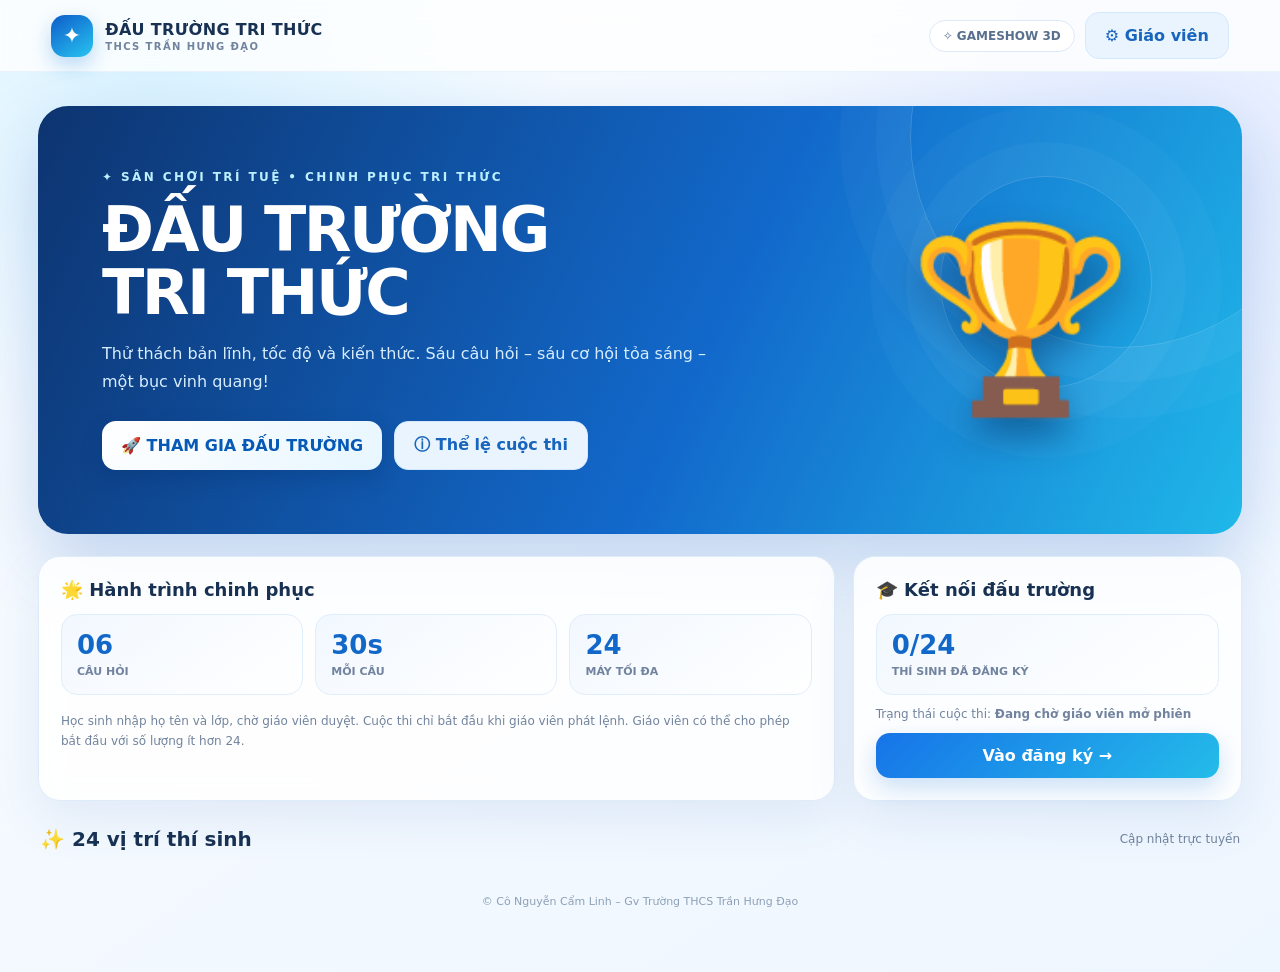
==== index.html @ 879e46c7 "Update index.html" ====
<!doctype html>
<html lang="vi">
<head>
<meta charset="utf-8">
<meta name="viewport" content="width=device-width,initial-scale=1">
<meta name="theme-color" content="#f7fbff">
<title>Đấu Trường Tri Thức | THCS Trần Hưng Đạo</title>
<style>
:root{--blue:#1268d8;--cyan:#26c6f5;--navy:#102b54;--ink:#183153;--muted:#71839e;--line:#dce9f8;--bg:#f4f9ff;--white:#fff;--green:#16a878;--red:#e44d67;--gold:#ffbd35;--shadow:0 18px 50px #1b5a9b18}
*{box-sizing:border-box}body{margin:0;font-family:Inter,ui-sans-serif,system-ui,-apple-system,"Segoe UI",sans-serif;color:var(--ink);background:radial-gradient(circle at 12% 4%,#d9f3ff 0,transparent 28%),radial-gradient(circle at 90% 18%,#e2eaff 0,transparent 28%),linear-gradient(145deg,#f9fcff,#eef6ff);min-height:100vh}
button,input{font:inherit}button{cursor:pointer;border:0} .hidden{display:none!important}
.topbar{height:72px;padding:0 clamp(16px,4vw,56px);display:flex;align-items:center;justify-content:space-between;border-bottom:1px solid #dce9f880;background:#ffffffc9;backdrop-filter:blur(14px);position:sticky;top:0;z-index:5}
.brand{display:flex;gap:12px;align-items:center;font-weight:900;letter-spacing:.02em}.brandmark{width:42px;height:42px;border-radius:14px;background:linear-gradient(145deg,#0d5cc9,#28c5f2);display:grid;place-items:center;color:white;font-size:22px;box-shadow:0 8px 20px #147bd84a}.brand small{display:block;color:var(--muted);font-size:10px;letter-spacing:.14em;margin-top:2px}
.top-actions{display:flex;gap:10px;align-items:center}.pill{border:1px solid var(--line);border-radius:999px;padding:8px 13px;background:#fff;color:#58708e;font-size:12px;font-weight:700}
main{max-width:1280px;margin:auto;padding:34px clamp(14px,3vw,38px) 64px}.hero{position:relative;overflow:hidden;border-radius:30px;padding:clamp(26px,5vw,64px);background:linear-gradient(115deg,#0d3470,#1269cb 56%,#20b8e9);color:#fff;box-shadow:0 28px 70px #145cb83b;min-height:300px}
.hero:before,.hero:after{content:"";position:absolute;border:1px solid #ffffff2b;border-radius:50%;width:420px;height:420px;right:-90px;top:-180px;box-shadow:0 0 0 34px #ffffff08,0 0 0 70px #ffffff06}.hero:after{width:210px;height:210px;right:90px;top:70px}
.hero-content{position:relative;z-index:1;max-width:720px}.eyebrow{font-size:12px;letter-spacing:.2em;font-weight:900;color:#bcefff}.hero h1{font-size:clamp(34px,5vw,62px);line-height:1.02;margin:14px 0 12px;letter-spacing:-.04em}.hero p{color:#d7edff;max-width:620px;line-height:1.7}.hero-cup{position:absolute;right:9%;top:50%;transform:translateY(-50%);font-size:clamp(90px,15vw,180px);filter:drop-shadow(0 18px 18px #001b4c70);z-index:1;animation:float 4s ease-in-out infinite}@keyframes float{50%{transform:translateY(calc(-50% - 12px)) rotate(4deg)}}
.actions{display:flex;gap:12px;flex-wrap:wrap;margin-top:26px}.btn{padding:13px 19px;border-radius:14px;font-weight:850;transition:.2s;display:inline-flex;gap:9px;align-items:center;justify-content:center}.btn:hover{transform:translateY(-2px);filter:brightness(1.04)}.btn-primary{background:linear-gradient(135deg,#fff,#e7f6ff);color:#0759b7;box-shadow:0 8px 20px #002a6940}.btn-blue{background:linear-gradient(135deg,#1674e8,#24bce9);color:#fff;box-shadow:0 10px 24px #1474d638}.btn-soft{background:#eaf4ff;color:#1765bd;border:1px solid #d3e8ff}.btn-danger{background:#fff0f2;color:#c83250;border:1px solid #ffd5dc}.btn:disabled{opacity:.45;cursor:not-allowed;transform:none}
.grid{display:grid;grid-template-columns:repeat(12,1fr);gap:18px;margin-top:22px}.panel{background:#ffffffdb;border:1px solid #deebf8;border-radius:22px;padding:22px;box-shadow:var(--shadow);backdrop-filter:blur(12px)}.span-8{grid-column:span 8}.span-4{grid-column:span 4}.span-12{grid-column:span 12}.panel h2{font-size:18px;margin:0 0 14px}.muted{color:var(--muted)}.tiny{font-size:12px}.field{display:flex;flex-direction:column;gap:7px;margin:13px 0}.field label{font-size:12px;font-weight:850;color:#526984}.field input{width:100%;border:1px solid #d8e6f5;background:#f9fcff;padding:13px 14px;border-radius:12px;outline:none;color:var(--ink)}.field input:focus{border-color:#56a9ef;box-shadow:0 0 0 4px #dff1ff}
.statrow{display:grid;grid-template-columns:repeat(3,1fr);gap:12px}.stat{padding:15px;border-radius:16px;background:linear-gradient(145deg,#f2f8ff,#fff);border:1px solid #e0edfa}.stat strong{display:block;font-size:26px;color:#1268c9}.stat span{font-size:11px;color:var(--muted);font-weight:800}
.section-title{display:flex;justify-content:space-between;gap:12px;align-items:center;margin:26px 2px 12px}.section-title h2{margin:0;font-size:20px}
.slots{display:grid;grid-template-columns:repeat(6,1fr);gap:10px}.slot{border:1px solid #dce9f8;border-radius:14px;padding:12px;background:#f9fcff;min-height:84px}.slot b{display:block;color:#1769c9;font-size:12px}.slot strong{display:block;font-size:12px;margin-top:7px;overflow-wrap:anywhere}.slot em{font-style:normal;font-size:10px;color:var(--muted)}
.status-dot{display:inline-block;width:7px;height:7px;border-radius:50%;background:#9aabc0;margin-right:5px}.status-dot.ok{background:#16b884;box-shadow:0 0 0 4px #16b88420}.status-dot.wait{background:#ffb52d}
.question-shell{max-width:940px;margin:24px auto}.quiz-head{display:flex;justify-content:space-between;gap:15px;align-items:center;margin-bottom:16px}.student-chip{background:#fff;border:1px solid var(--line);border-radius:14px;padding:11px 15px}.timer{width:86px;height:86px;border-radius:50%;display:grid;place-items:center;background:conic-gradient(#19a9e8 var(--progress,100%),#e4eef8 0);position:relative;font-size:25px;font-weight:950;color:#125eb4}.timer:before{content:"";position:absolute;inset:7px;background:white;border-radius:50%}.timer span{position:relative}.progress{height:8px;background:#e4effb;border-radius:99px;overflow:hidden;margin:16px 0 24px}.progress>i{display:block;height:100%;width:0;background:linear-gradient(90deg,#1471e3,#35c7ef);border-radius:99px;transition:width .3s}
.qcard{background:#fff;border:1px solid #dceafb;border-radius:26px;padding:clamp(20px,4vw,38px);box-shadow:var(--shadow)}.qnumber{color:#1384d9;font-size:12px;font-weight:950;letter-spacing:.12em}.qtext{font-size:clamp(21px,3vw,30px);font-weight:900;line-height:1.35;margin:14px 0 26px}.answers{display:grid;grid-template-columns:1fr 1fr;gap:12px}.answer{padding:17px;border:1.5px solid #dbe9f8;background:#f8fbff;border-radius:16px;text-align:left;display:flex;gap:12px;align-items:center;color:#274461;font-weight:750;min-height:72px;transition:.18s}.answer:hover{border-color:#5aadeb;transform:translateY(-2px);background:#f0f8ff}.answer.selected{border-color:#1475db;background:#e8f4ff;box-shadow:0 0 0 3px #1683e51c}.letter{width:34px;height:34px;flex:0 0 34px;border-radius:11px;display:grid;place-items:center;background:#e5f0fc;color:#1468c8;font-weight:950}
.table-wrap{overflow:auto}table{width:100%;border-collapse:collapse;font-size:13px}th,td{text-align:left;padding:12px 10px;border-bottom:1px solid #e7eff8;white-space:nowrap}th{font-size:11px;color:#7488a2;text-transform:uppercase;letter-spacing:.07em}
.badge{padding:5px 9px;border-radius:99px;background:#edf5ff;color:#1767bd;font-size:10px;font-weight:900}.badge.green{background:#e6faf3;color:#11865f}.badge.orange{background:#fff5df;color:#a56b00}.badge.red{background:#fff0f2;color:#c83a55}
.result-podium{display:grid;grid-template-columns:repeat(3,1fr);gap:14px;align-items:end;margin:20px 0}.podium{border:1px solid var(--line);border-radius:18px;text-align:center;padding:20px 10px;background:linear-gradient(160deg,#fff,#f0f7ff)}.podium.first{padding-top:32px;background:linear-gradient(160deg,#fff9e8,#fff)}.medal{font-size:42px}.podium strong{display:block;margin:8px 0}.notice{padding:13px 15px;border-radius:13px;background:#eef7ff;color:#27577f;font-size:13px;line-height:1.5;border:1px solid #dceeff}
.footer{text-align:center;color:#8da0b6;font-size:11px;margin:32px 0 0}
.toast{position:fixed;bottom:22px;left:50%;transform:translate(-50%,20px);opacity:0;pointer-events:none;background:#102e55;color:white;padding:12px 18px;border-radius:12px;box-shadow:var(--shadow);z-index:20;transition:.25s;font-size:13px}.toast.show{opacity:1;transform:translate(-50%,0)}
@media(max-width:850px){.span-8,.span-4{grid-column:span 12}.slots{grid-template-columns:repeat(3,1fr)}.hero-cup{opacity:.25;right:3%}}
@media(max-width:560px){.topbar{height:62px}.brand{font-size:12px}.top-actions .pill{display:none}.hero{border-radius:22px}.answers{grid-template-columns:1fr}.quiz-head{align-items:flex-start}.timer{width:70px;height:70px;font-size:21px}.slots{grid-template-columns:repeat(2,1fr)}.statrow{grid-template-columns:1fr 1fr 1fr}.panel{padding:16px}.result-podium{gap:7px}.podium{padding:14px 5px}.podium strong{font-size:12px}}
</style>
</head>
<body>
<header class="topbar">
 <div class="brand"><div class="brandmark">✦</div><div>ĐẤU TRƯỜNG TRI THỨC<small>THCS TRẦN HƯNG ĐẠO</small></div></div>
 <div class="top-actions"><span class="pill">✧ GAMESHOW 3D</span><button class="btn btn-soft" id="teacherOpen">⚙ Giáo viên</button></div>
</header>
<main>
 <section id="homeView">
  <div class="hero"><div class="hero-content"><div class="eyebrow">✦ SÂN CHƠI TRÍ TUỆ • CHINH PHỤC TRI THỨC</div><h1>ĐẤU TRƯỜNG<br>TRI THỨC</h1><p>Thử thách bản lĩnh, tốc độ và kiến thức. Sáu câu hỏi – sáu cơ hội tỏa sáng – một bục vinh quang!</p><div class="actions"><button class="btn btn-primary" id="joinOpen">🚀 THAM GIA ĐẤU TRƯỜNG</button><button class="btn btn-soft" id="rulesBtn">ⓘ Thể lệ cuộc thi</button></div></div><div class="hero-cup">🏆</div></div>
  <div class="grid">
   <section class="panel span-8"><h2>🌟 Hành trình chinh phục</h2><div class="statrow"><div class="stat"><strong>06</strong><span>CÂU HỎI</span></div><div class="stat"><strong>30s</strong><span>MỖI CÂU</span></div><div class="stat"><strong>24</strong><span>MÁY TỐI ĐA</span></div></div><p class="muted tiny" style="line-height:1.7;margin:16px 0 0">Học sinh nhập họ tên và lớp, chờ giáo viên duyệt. Cuộc thi chỉ bắt đầu khi giáo viên phát lệnh. Giáo viên có thể cho phép bắt đầu với số lượng ít hơn 24.</p></section>
   <section class="panel span-4"><h2>🎓 Kết nối đấu trường</h2><div class="stat"><strong id="homeCount">0/24</strong><span>THÍ SINH ĐÃ ĐĂNG KÝ</span></div><p class="muted tiny">Trạng thái cuộc thi: <b id="homeStatus">Đang chờ giáo viên mở phiên</b></p><button class="btn btn-blue" style="width:100%" id="joinOpen2">Vào đăng ký →</button></section>
  </div>
  <div class="section-title"><h2>✨ 24 vị trí thí sinh</h2><span class="muted tiny">Cập nhật trực tuyến</span></div><div class="slots" id="homeSlots"></div>
 </section>

 <section id="joinView" class="hidden">
  <div class="section-title"><h2>🚀 Đăng ký tham gia</h2><button class="btn btn-soft" id="backHome">← Trang chủ</button></div>
  <div class="panel" style="max-width:650px;margin:auto"><h2>Thông tin thí sinh</h2><p class="muted tiny">Chỉ cần nhập họ tên và lớp. Mỗi học sinh chỉ đăng ký một lần trong một phiên thi.</p>
   <div class="field"><label>HỌ VÀ TÊN</label><input id="studentName" maxlength="80" placeholder="Ví dụ: Nguyễn Minh Anh" autocomplete="name"></div>
   <div class="field"><label>LỚP</label><input id="studentClass" maxlength="20" placeholder="Ví dụ: 8A1"></div>
   <button class="btn btn-blue" id="registerBtn" style="width:100%">GỬI ĐĂNG KÝ & CHỜ DUYỆT</button>
   <div id="joinMessage" class="notice hidden" style="margin-top:14px"></div>
  </div>
 </section>

 <section id="waitingView" class="hidden">
  <div class="panel" style="max-width:760px;margin:28px auto;text-align:center;padding:36px 22px"><div style="font-size:64px">⏳</div><h2>ĐANG CHỜ GIÁO VIÊN XÁC NHẬN</h2><p id="waitingName" class="muted"></p><div class="notice">Bạn đã đăng ký thành công. Vui lòng giữ nguyên trang này. Khi giáo viên xác nhận và bắt đầu cuộc thi, hệ thống sẽ tự động chuyển sang màn hình làm bài.</div><div class="stat" style="margin:18px auto;max-width:220px"><strong id="waitingCount">0/24</strong><span>THÍ SINH ĐÃ ĐƯỢC DUYỆT</span></div><button class="btn btn-soft" id="leaveWait">Quay lại trang chủ</button></div>
 </section>

 <section id="quizView" class="hidden">
  <div class="question-shell">
   <div class="quiz-head"><div class="student-chip"><b id="quizName">Thí sinh</b><div class="muted tiny" id="quizClass">Lớp —</div></div><div style="text-align:center"><div class="timer" id="timer"><span id="timerText">30</span></div><div class="muted tiny">GIÂY CÒN LẠI</div></div></div>
   <div class="progress"><i id="quizProgress"></i></div>
   <div class="qcard"><div class="qnumber" id="qNumber">CÂU HỎI 01 / 06</div><div class="qtext" id="qText">Đang tải câu hỏi...</div><div class="answers" id="answers"></div><p class="muted tiny" id="answerHint">Chọn một đáp án. Câu trả lời được ghi nhận trên máy chủ.</p></div>
  </div>
 </section>

 <section id="doneView" class="hidden">
  <div class="panel" style="max-width:720px;margin:28px auto;text-align:center;padding:38px 22px"><div style="font-size:64px">🎉</div><h2>HOÀN THÀNH THỬ THÁCH!</h2><p id="doneText" class="muted">Bài thi của bạn đã được ghi nhận.</p><div class="notice">Kết quả chính thức và thứ hạng sẽ được giáo viên công bố sau khi cuộc thi kết thúc.</div><button class="btn btn-blue" id="doneHome" style="margin-top:18px">Về trang chủ</button></div>
 </section>

 <section id="teacherView" class="hidden">
  <div class="section-title"><h2>🎛️ Trung tâm điều khiển giáo viên</h2><button class="btn btn-soft" id="teacherHome">← Trang chủ</button></div>
  <div class="panel">
   <div style="display:flex;justify-content:space-between;gap:12px;align-items:center;flex-wrap:wrap"><div><h2 id="sessionTitle">Phiên thi</h2><p class="muted tiny" id="teacherStatus">Chưa kết nối máy chủ</p></div><span class="badge" id="sessionBadge">CHƯA MỞ PHIÊN</span></div>
   <div class="statrow" style="margin:16px 0"><div class="stat"><strong id="tRegistered">0/24</strong><span>ĐÃ ĐĂNG KÝ</span></div><div class="stat"><strong id="tApproved">0</strong><span>ĐÃ XÁC NHẬN</span></div><div class="stat"><strong id="tFinished">0</strong><span>ĐÃ HOÀN THÀNH</span></div></div>
   <div class="actions">
    <button class="btn btn-blue" id="createSession">＋ TẠO PHIÊN THI MỚI</button>
    <button class="btn btn-soft" id="approveAll">✓ XÁC NHẬN TẤT CẢ</button>
    <button class="btn btn-blue" id="startSession">🚀 BẮT ĐẦU CUỘC THI</button>
    <button class="btn btn-danger" id="endSession">■ KẾT THÚC CUỘC THI</button>
    <button class="btn btn-soft" id="refreshTeacher">↻ Làm mới</button>
   </div>
   <p class="muted tiny" style="margin-top:13px">Có thể bắt đầu với ít hơn 24 học sinh nếu đã xác nhận ít nhất một thí sinh. Nút bắt đầu sẽ khóa danh sách và phát lệnh đồng loạt.</p>
  </div>
  <div class="grid">
   <section class="panel span-8"><h2>🖥️ Giám sát 24 máy tính</h2><div class="table-wrap"><table><thead><tr><th>#</th><th>Học sinh</th><th>Lớp</th><th>Trạng thái</th><th>Điểm</th><th>Thao tác</th></tr></thead><tbody id="studentRows"><tr><td colspan="6" class="muted">Chưa có dữ liệu</td></tr></tbody></table></div></section>
   <section class="panel span-4"><h2>📡 Điều khiển phiên</h2><div class="field"><label>MẬT KHẨU GIÁO VIÊN</label><input id="adminPin" type="password" placeholder="Nhập mã quản trị"></div><div class="notice">Mã quản trị được cấu hình trong Script Properties của Google Apps Script. Không lưu mã này trên GitHub.</div><div class="field"><label>TRẠNG THÁI KẾT NỐI</label><div id="connectionState" class="badge red">Chưa kết nối</div></div><button class="btn btn-soft" id="savePin" style="width:100%">Lưu mã trong phiên trình duyệt</button></section>
  </div>
  <div class="panel" style="margin-top:18px"><div class="section-title" style="margin:0 0 12px"><h2>🏆 Bảng xếp hạng</h2><button class="btn btn-soft" id="exportResults">⇩ Tải CSV</button></div><div id="leaderboard" class="muted tiny">Chưa có kết quả.</div></div>
 </section>
 <div class="footer">© Cô Nguyễn Cẩm Linh – Gv Trường THCS Trần Hưng Đạo</div>
</main>
<div class="toast" id="toast"></div>
<script>
/* CẤU HÌNH: dán URL Web App Google Apps Script sau khi triển khai */
const API_URL = "https://script.google.com/macros/s/AKfycbxLfVzzY8p8S7YybEwL5SRH3GMjyc266Kt99mVP1DOLq0p6mm9RXw_VOdH2EaLQT-Wr/exec";
const MAX_STUDENTS = 24;
const $ = id => document.getElementById(id);
let currentStudent = JSON.parse(sessionStorage.getItem("dt_student")||"null");
let adminPin = sessionStorage.getItem("dt_admin_pin")||"";
let pollTimer = null, quizTimer = null, stateCache = null, selected = null, lastQuestion = -1, serverNowOffset = 0;
const views=["homeView","joinView","waitingView","quizView","doneView","teacherView"];
function show(id){views.forEach(v=>$(v).classList.toggle("hidden",v!==id));}
function toast(msg){$("toast").textContent=msg;$("toast").classList.add("show");setTimeout(()=>$("toast").classList.remove("show"),2600)}
function apiReady(){return API_URL.startsWith("https://script.google.com/") && !API_URL.includes("PASTE_")}
function jsonp(action, params={}){return new Promise((resolve,reject)=>{if(!apiReady())return reject(Error("Chưa cấu hình API_URL trong index.html"));const cb="cb_"+Math.random().toString(36).slice(2);const script=document.createElement("script");const timer=setTimeout(()=>{cleanup();reject(Error("Máy chủ phản hồi quá thời gian"))},12000);function cleanup(){clearTimeout(timer);delete window[cb];script.remove()}window[cb]=data=>{cleanup();data&&data.ok?resolve(data):reject(Error(data?.error||"Lỗi máy chủ"))};const url=new URL(API_URL);url.searchParams.set("action",action);url.searchParams.set("callback",cb);Object.entries(params).forEach(([k,v])=>url.searchParams.set(k,typeof v==="object"?JSON.stringify(v):v));script.src=url.toString();script.onerror=()=>{cleanup();reject(Error("Không thể kết nối máy chủ"))};document.body.appendChild(script)})}
function post(action,payload){return new Promise((resolve,reject)=>{if(!apiReady())return reject(Error("Chưa cấu hình API_URL trong index.html"));let frame=document.createElement("iframe");frame.name="post_"+Math.random().toString(36).slice(2);frame.style.display="none";document.body.appendChild(frame);let form=document.createElement("form");form.method="POST";form.action=API_URL;form.target=frame.name;form.style.display="none";let a=document.createElement("input");a.name="action";a.value=action;let b=document.createElement("input");b.name="payload";b.value=JSON.stringify(payload);form.append(a,b);document.body.appendChild(form);let done=false;const finish=(ok)=>{if(done)return;done=true;setTimeout(()=>{form.remove();frame.remove()},1000);ok?resolve({ok:true}):reject(Error("Không gửi được yêu cầu"))};form.submit();setTimeout(()=>finish(true),1800)})}
async function refreshPublic(){try{let d=await jsonp("publicState");stateCache=d;renderPublic(d);if(currentStudent)syncStudent(d)}catch(e){$("homeStatus").textContent="Chưa kết nối máy chủ";}}
function renderPublic(d){const s=d.session||{};const students=d.students||[];$("homeCount").textContent=students.length+"/24";$("homeStatus").textContent=({waiting:"Đang chờ thí sinh",running:"Đang diễn ra",ended:"Đã kết thúc"}[s.status]||"Đang chờ giáo viên mở phiên");$("homeSlots").innerHTML=Array.from({length:24},(_,i)=>{let p=students[i];return `<div class="slot"><b>VỊ TRÍ ${String(i+1).padStart(2,"0")}</b><strong>${p?esc(p.name):"Chưa có thí sinh"}</strong><em><span class="status-dot ${p?.status==="approved"||p?.status==="running"||p?.status==="finished"?"ok":p?"wait":""}"></span>${p?statusText(p.status):"Đang trống"}</em></div>`}).join("");}
function statusText(s){return ({pending:"Chờ duyệt",approved:"Đã xác nhận",running:"Đang thi",finished:"Đã nộp bài",disconnected:"Mất kết nối"})[s]||s||"—"}
function esc(s){return String(s||"").replace(/[&<>"']/g,c=>({"&":"&amp;","<":"&lt;",">":"&gt;",'"':"&quot;","'":"&#39;"}[c]))}
function startPolling(){clearInterval(pollTimer);pollTimer=setInterval(()=>{refreshPublic();if(!$("teacherView").classList.contains("hidden"))refreshTeacher()},2200)}
$("joinOpen").onclick=$("joinOpen2").onclick=()=>{show("joinView");$("joinMessage").classList.add("hidden")};
$("backHome").onclick=()=>show("homeView");$("leaveWait").onclick=()=>{currentStudent=null;sessionStorage.removeItem("dt_student");show("homeView")};
$("rulesBtn").onclick=()=>alert("• Có 6 câu hỏi, mỗi câu tối đa 30 giây.\n• Chọn một đáp án cho mỗi câu.\n• Cuộc thi bắt đầu theo lệnh của giáo viên.\n• Xếp hạng theo số câu đúng, sau đó theo thời gian hoàn thành.\n• Mỗi học sinh chỉ được đăng ký một lần trong phiên thi.");
$("registerBtn").onclick=async()=>{let name=$("studentName").value.trim(),klass=$("studentClass").value.trim();if(!name||!klass)return toast("Vui lòng nhập họ tên và lớp");$("registerBtn").disabled=true;try{let token=(window.crypto&&crypto.randomUUID)?crypto.randomUUID():("st_"+Date.now()+"_"+Math.random().toString(36).slice(2));await post("register",{name,klass,token});currentStudent={token,name,klass};sessionStorage.setItem("dt_student",JSON.stringify(currentStudent));$("waitingName").textContent=name+" · "+klass;show("waitingView");toast("Đăng ký thành công")}catch(e){toast(e.message)}finally{$("registerBtn").disabled=false;refreshPublic()}};
function syncStudent(d){if(!currentStudent)return;let p=(d.students||[]).find(x=>x.token===currentStudent.token);if(!p){if(d.session?.status==="waiting")return;return}if(p.status==="approved"&&d.session?.status==="waiting"){$("waitingCount").textContent=(d.students||[]).filter(x=>x.status!=="pending").length+"/24";}if(d.session?.status==="running"&&["approved","running"].includes(p.status)){if(!$("quizView").classList.contains("hidden"))return;show("quizView");$("quizName").textContent=p.name;$("quizClass").textContent="Lớp "+p.klass;runQuizPoll()}if(p.status==="finished"||d.session?.status==="ended"){if(!$("doneView").classList.contains("hidden"))return;show("doneView");$("doneText").textContent="Bài thi đã được ghi nhận. Hãy chờ giáo viên công bố kết quả."}}
async function runQuizPoll(){clearInterval(quizTimer);await loadQuizState();quizTimer=setInterval(loadQuizState,700)}
async function loadQuizState(){if(!currentStudent)return;try{let d=await jsonp("studentState",{token:currentStudent.token});serverNowOffset=(d.serverNow||Date.now())-Date.now();if(d.status==="ended"||d.status==="finished"){clearInterval(quizTimer);show("doneView");return}let idx=d.questionIndex;if(idx<0)return;if(idx>=6){clearInterval(quizTimer);show("doneView");return}if(idx!==lastQuestion){lastQuestion=idx;selected=null;renderQuestion(d.question,idx,d.questionEndsAt)}updateTimer(d.questionEndsAt)}catch(e){/* tiếp tục thử lại trong lần polling kế tiếp */}}
function renderQuestion(q,idx,ends){$("qNumber").textContent=`CÂU HỎI ${String(idx+1).padStart(2,"0")} / 06`;$("qText").textContent=q.text;$("quizProgress").style.width=((idx)/6*100)+"%";let letters=["A","B","C","D"];let opts=q.options||[];$("answers").innerHTML=opts.map((v,i)=>`<button class="answer" data-i="${i}"><span class="letter">${letters[i]}</span><span>${esc(v)}</span></button>`).join("");[...$("answers").querySelectorAll("button")].forEach(b=>b.onclick=()=>chooseAnswer(Number(b.dataset.i),idx));}
async function chooseAnswer(i,idx){if(selected!==null)return;selected=i;[...$("answers").querySelectorAll("button")].forEach((b,n)=>{b.disabled=true;if(n===i)b.classList.add("selected")});try{await post("answer",{token:currentStudent.token,questionIndex:idx,choice:i});$("answerHint").textContent="Đã ghi nhận lựa chọn của bạn."; }catch(e){$("answerHint").textContent="Chưa xác nhận được đáp án. Hệ thống sẽ thử đồng bộ."}}
function updateTimer(ends){let remain=Math.max(0,Math.ceil((ends-(Date.now()+serverNowOffset))/1000));$("timerText").textContent=remain;$("timer").style.setProperty("--progress",(remain/30*100)+"%");if(remain<=5)$("timer").style.filter="drop-shadow(0 0 10px #ef6570")}
$("doneHome").onclick=()=>{currentStudent=null;sessionStorage.removeItem("dt_student");show("homeView");refreshPublic()};
$("teacherOpen").onclick=()=>{show("teacherView");$("adminPin").value=adminPin;refreshTeacher()};
$("teacherHome").onclick=()=>show("homeView");$("savePin").onclick=()=>{adminPin=$("adminPin").value.trim();sessionStorage.setItem("dt_admin_pin",adminPin);toast("Đã lưu mã trong phiên trình duyệt");refreshTeacher()};
async function admin(action,payload={}){let pin=$("adminPin").value.trim()||adminPin;if(!pin)throw Error("Nhập mật khẩu giáo viên");return post(action,{...payload,pin})}
$("createSession").onclick=async()=>{try{await admin("createSession");toast("Đã tạo phiên thi mới");refreshTeacher()}catch(e){toast(e.message)}};
$("approveAll").onclick=async()=>{try{await admin("approveAll");toast("Đã xác nhận thí sinh");refreshTeacher()}catch(e){toast(e.message)}};
$("startSession").onclick=async()=>{if(!confirm("Bắt đầu cuộc thi ngay? Danh sách thí sinh sẽ được khóa."))return;try{await admin("startSession");toast("Đã phát lệnh bắt đầu");refreshTeacher()}catch(e){toast(e.message)}};
$("endSession").onclick=async()=>{if(!confirm("Kết thúc cuộc thi và khóa bài làm?"))return;try{await admin("endSession");toast("Đã kết thúc cuộc thi");refreshTeacher()}catch(e){toast(e.message)}};
$("refreshTeacher").onclick=refreshTeacher;
async function refreshTeacher(){try{let d=await jsonp("adminState",{pin:$("adminPin").value.trim()||adminPin});$("connectionState").textContent="Đã kết nối";$("connectionState").className="badge green";$("teacherStatus").textContent="Đồng bộ lúc "+new Date().toLocaleTimeString("vi-VN");let s=d.session||{};$("sessionTitle").textContent=s.name||"Chưa có phiên thi";$("sessionBadge").textContent=({waiting:"ĐANG CHỜ",running:"ĐANG THI",ended:"ĐÃ KẾT THÚC"}[s.status]||"CHƯA MỞ PHIÊN");let st=d.students||[];$("tRegistered").textContent=st.length+"/24";$("tApproved").textContent=st.filter(x=>x.status!=="pending").length;$("tFinished").textContent=st.filter(x=>x.status==="finished").length;$("studentRows").innerHTML=st.length?st.map((p,i)=>`<tr><td>${i+1}</td><td><b>${esc(p.name)}</b></td><td>${esc(p.klass)}</td><td><span class="badge ${p.status==="finished"?"green":p.status==="pending"?"orange":""}">${statusText(p.status)}</span></td><td>${p.score==null?"—":p.score+"/6"}</td><td>${p.status==="pending"?`<button class="btn btn-soft" style="padding:7px 10px" onclick="approveOne('${p.token}')">Duyệt</button>`:"—"}</td></tr>`).join(""):'<tr><td colspan="6" class="muted">Chưa có thí sinh</td></tr>';renderLeaderboard(d.results||[])}catch(e){$("connectionState").textContent="Lỗi kết nối";$("connectionState").className="badge red";$("teacherStatus").textContent=e.message}}
window.approveOne=async token=>{try{await admin("approveOne",{token});toast("Đã duyệt học sinh");refreshTeacher()}catch(e){toast(e.message)}};
function renderLeaderboard(a){if(!a.length){$("leaderboard").textContent="Chưa có kết quả.";return}let sorted=[...a].sort((x,y)=>y.score-x.score||x.duration-y.duration||x.completedAt-y.completedAt);$("leaderboard").innerHTML=`<div class="result-podium">${sorted.slice(0,3).map((p,i)=>`<div class="podium ${i===0?"first":""}"><div class="medal">${["🥇","🥈","🥉"][i]}</div><strong>${esc(p.name)}</strong><span class="muted tiny">${esc(p.klass)} · ${p.score}/6 · ${formatTime(p.duration)}</span></div>`).join("")}</div><div class="table-wrap"><table><thead><tr><th>Hạng</th><th>Học sinh</th><th>Lớp</th><th>Điểm</th><th>Thời gian</th></tr></thead><tbody>${sorted.map((p,i)=>`<tr><td>${i+1}</td><td>${esc(p.name)}</td><td>${esc(p.klass)}</td><td>${p.score}/6</td><td>${formatTime(p.duration)}</td></tr>`).join("")}</tbody></table></div>`}
function formatTime(ms){let sec=Math.max(0,Math.round(ms/1000));return Math.floor(sec/60)+":"+String(sec%60).padStart(2,"0")}
$("exportResults").onclick=async()=>{try{let d=await jsonp("adminState",{pin:$("adminPin").value.trim()||adminPin});let rows=[["Hạng","Họ tên","Lớp","Điểm","Thời gian (ms)"],...(d.results||[]).sort((a,b)=>b.score-a.score||a.duration-b.duration).map((p,i)=>[i+1,p.name,p.klass,p.score,p.duration])];let csv="\ufeff"+rows.map(r=>r.map(v=>'"'+String(v??"").replace(/"/g,'""')+'"').join(",")).join("\r\n");let a=document.createElement("a");a.href=URL.createObjectURL(new Blob([csv],{type:"text/csv;charset=utf-8"}));a.download="ket-qua-dau-truong-tri-thuc.csv";a.click();URL.revokeObjectURL(a.href)}catch(e){toast(e.message)}};
async function init(){show("homeView");await refreshPublic();startPolling();if(currentStudent){$("waitingName").textContent=currentStudent.name+" · "+currentStudent.klass;if(stateCache)syncStudent(stateCache)}}
init();
</script>
</body></html>
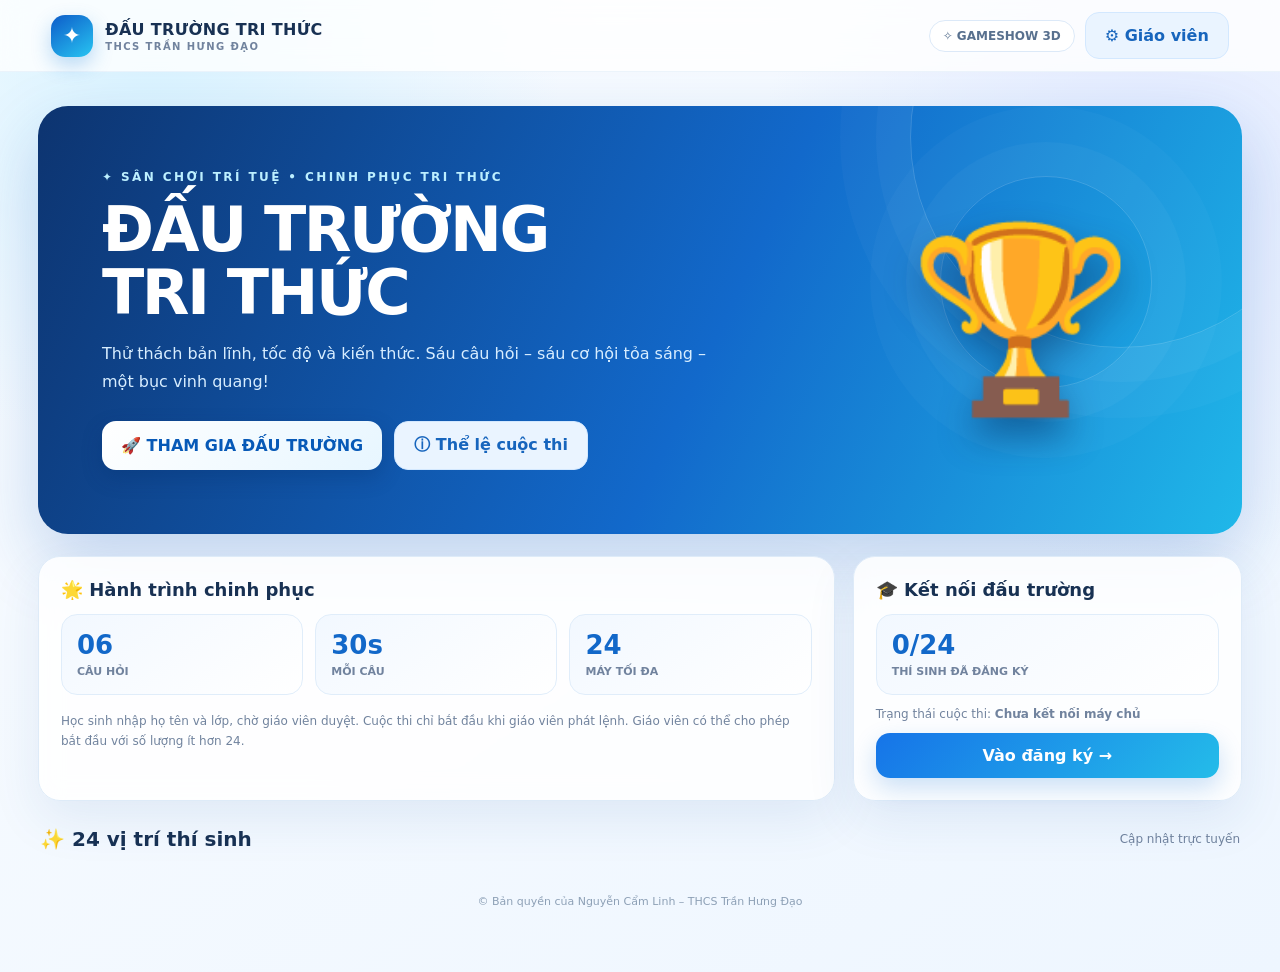
==== commit 40b1dee1: "Add files via upload" ====
--- a/index.html
+++ b/index.html
@@ -93,12 +93,12 @@
   </div>
   <div class="panel" style="margin-top:18px"><div class="section-title" style="margin:0 0 12px"><h2>🏆 Bảng xếp hạng</h2><button class="btn btn-soft" id="exportResults">⇩ Tải CSV</button></div><div id="leaderboard" class="muted tiny">Chưa có kết quả.</div></div>
  </section>
- <div class="footer">© Cô Nguyễn Cẩm Linh – Gv Trường THCS Trần Hưng Đạo</div>
+ <div class="footer">© Bản quyền của Nguyễn Cẩm Linh – THCS Trần Hưng Đạo</div>
 </main>
 <div class="toast" id="toast"></div>
 <script>
 /* CẤU HÌNH: dán URL Web App Google Apps Script sau khi triển khai */
-const API_URL = "https://script.google.com/macros/s/AKfycbxLfVzzY8p8S7YybEwL5SRH3GMjyc266Kt99mVP1DOLq0p6mm9RXw_VOdH2EaLQT-Wr/exec";
+const API_URL = "https://script.google.com/macros/s/AKfycbzfMLg572LCzQRvuVhGGZ5JAmwDx_wBQbNrXlAaWynX_w1ADyG6xUVc_FjseKMv32-T/exec"; // Thay bằng URL /exec sau khi Deploy Apps Script
 const MAX_STUDENTS = 24;
 const $ = id => document.getElementById(id);
 let currentStudent = JSON.parse(sessionStorage.getItem("dt_student")||"null");
@@ -109,7 +109,7 @@
 function toast(msg){$("toast").textContent=msg;$("toast").classList.add("show");setTimeout(()=>$("toast").classList.remove("show"),2600)}
 function apiReady(){return API_URL.startsWith("https://script.google.com/") && !API_URL.includes("PASTE_")}
 function jsonp(action, params={}){return new Promise((resolve,reject)=>{if(!apiReady())return reject(Error("Chưa cấu hình API_URL trong index.html"));const cb="cb_"+Math.random().toString(36).slice(2);const script=document.createElement("script");const timer=setTimeout(()=>{cleanup();reject(Error("Máy chủ phản hồi quá thời gian"))},12000);function cleanup(){clearTimeout(timer);delete window[cb];script.remove()}window[cb]=data=>{cleanup();data&&data.ok?resolve(data):reject(Error(data?.error||"Lỗi máy chủ"))};const url=new URL(API_URL);url.searchParams.set("action",action);url.searchParams.set("callback",cb);Object.entries(params).forEach(([k,v])=>url.searchParams.set(k,typeof v==="object"?JSON.stringify(v):v));script.src=url.toString();script.onerror=()=>{cleanup();reject(Error("Không thể kết nối máy chủ"))};document.body.appendChild(script)})}
-function post(action,payload){return new Promise((resolve,reject)=>{if(!apiReady())return reject(Error("Chưa cấu hình API_URL trong index.html"));let frame=document.createElement("iframe");frame.name="post_"+Math.random().toString(36).slice(2);frame.style.display="none";document.body.appendChild(frame);let form=document.createElement("form");form.method="POST";form.action=API_URL;form.target=frame.name;form.style.display="none";let a=document.createElement("input");a.name="action";a.value=action;let b=document.createElement("input");b.name="payload";b.value=JSON.stringify(payload);form.append(a,b);document.body.appendChild(form);let done=false;const finish=(ok)=>{if(done)return;done=true;setTimeout(()=>{form.remove();frame.remove()},1000);ok?resolve({ok:true}):reject(Error("Không gửi được yêu cầu"))};form.submit();setTimeout(()=>finish(true),1800)})}
+function post(action,payload){return new Promise((resolve,reject)=>{if(!apiReady())return reject(Error("Chưa cấu hình API_URL: hãy dán URL Web App kết thúc bằng /exec vào index.html"));const frame=document.createElement("iframe");frame.name="post_"+Math.random().toString(36).slice(2);frame.style.display="none";document.body.appendChild(frame);let settled=false;const timer=setTimeout(()=>finish(false,"Máy chủ không phản hồi. Kiểm tra Apps Script đã Deploy phiên bản mới và quyền Anyone."),15000);function cleanup(){clearTimeout(timer);window.removeEventListener("message",onMessage);form.remove();frame.remove()}function finish(ok,value){if(settled)return;settled=true;cleanup();ok?resolve(value):reject(Error(value||"Yêu cầu thất bại"))}function onMessage(ev){if(ev.source!==frame.contentWindow||!ev.data||ev.data.type!=="DT_API_RESULT")return;const r=ev.data.result||{};if(r.ok)finish(true,r);else finish(false,r.error||"Máy chủ từ chối yêu cầu")}window.addEventListener("message",onMessage);const form=document.createElement("form");form.method="POST";form.action=API_URL;form.target=frame.name;form.style.display="none";const a=document.createElement("input");a.name="action";a.value=action;const b=document.createElement("input");b.name="payload";b.value=JSON.stringify(payload);form.append(a,b);document.body.appendChild(form);form.submit()})}
 async function refreshPublic(){try{let d=await jsonp("publicState");stateCache=d;renderPublic(d);if(currentStudent)syncStudent(d)}catch(e){$("homeStatus").textContent="Chưa kết nối máy chủ";}}
 function renderPublic(d){const s=d.session||{};const students=d.students||[];$("homeCount").textContent=students.length+"/24";$("homeStatus").textContent=({waiting:"Đang chờ thí sinh",running:"Đang diễn ra",ended:"Đã kết thúc"}[s.status]||"Đang chờ giáo viên mở phiên");$("homeSlots").innerHTML=Array.from({length:24},(_,i)=>{let p=students[i];return `<div class="slot"><b>VỊ TRÍ ${String(i+1).padStart(2,"0")}</b><strong>${p?esc(p.name):"Chưa có thí sinh"}</strong><em><span class="status-dot ${p?.status==="approved"||p?.status==="running"||p?.status==="finished"?"ok":p?"wait":""}"></span>${p?statusText(p.status):"Đang trống"}</em></div>`}).join("");}
 function statusText(s){return ({pending:"Chờ duyệt",approved:"Đã xác nhận",running:"Đang thi",finished:"Đã nộp bài",disconnected:"Mất kết nối"})[s]||s||"—"}
@@ -124,10 +124,10 @@
 async function loadQuizState(){if(!currentStudent)return;try{let d=await jsonp("studentState",{token:currentStudent.token});serverNowOffset=(d.serverNow||Date.now())-Date.now();if(d.status==="ended"||d.status==="finished"){clearInterval(quizTimer);show("doneView");return}let idx=d.questionIndex;if(idx<0)return;if(idx>=6){clearInterval(quizTimer);show("doneView");return}if(idx!==lastQuestion){lastQuestion=idx;selected=null;renderQuestion(d.question,idx,d.questionEndsAt)}updateTimer(d.questionEndsAt)}catch(e){/* tiếp tục thử lại trong lần polling kế tiếp */}}
 function renderQuestion(q,idx,ends){$("qNumber").textContent=`CÂU HỎI ${String(idx+1).padStart(2,"0")} / 06`;$("qText").textContent=q.text;$("quizProgress").style.width=((idx)/6*100)+"%";let letters=["A","B","C","D"];let opts=q.options||[];$("answers").innerHTML=opts.map((v,i)=>`<button class="answer" data-i="${i}"><span class="letter">${letters[i]}</span><span>${esc(v)}</span></button>`).join("");[...$("answers").querySelectorAll("button")].forEach(b=>b.onclick=()=>chooseAnswer(Number(b.dataset.i),idx));}
 async function chooseAnswer(i,idx){if(selected!==null)return;selected=i;[...$("answers").querySelectorAll("button")].forEach((b,n)=>{b.disabled=true;if(n===i)b.classList.add("selected")});try{await post("answer",{token:currentStudent.token,questionIndex:idx,choice:i});$("answerHint").textContent="Đã ghi nhận lựa chọn của bạn."; }catch(e){$("answerHint").textContent="Chưa xác nhận được đáp án. Hệ thống sẽ thử đồng bộ."}}
-function updateTimer(ends){let remain=Math.max(0,Math.ceil((ends-(Date.now()+serverNowOffset))/1000));$("timerText").textContent=remain;$("timer").style.setProperty("--progress",(remain/30*100)+"%");if(remain<=5)$("timer").style.filter="drop-shadow(0 0 10px #ef6570")}
+function updateTimer(ends){let remain=Math.max(0,Math.ceil((ends-(Date.now()+serverNowOffset))/1000));$("timerText").textContent=remain;$("timer").style.setProperty("--progress",(remain/30*100)+"%");if(remain<=5)$("timer").style.filter="drop-shadow(0 0 10px #ef6570)"}
 $("doneHome").onclick=()=>{currentStudent=null;sessionStorage.removeItem("dt_student");show("homeView");refreshPublic()};
-$("teacherOpen").onclick=()=>{show("teacherView");$("adminPin").value=adminPin;refreshTeacher()};
-$("teacherHome").onclick=()=>show("homeView");$("savePin").onclick=()=>{adminPin=$("adminPin").value.trim();sessionStorage.setItem("dt_admin_pin",adminPin);toast("Đã lưu mã trong phiên trình duyệt");refreshTeacher()};
+$("teacherOpen").onclick=()=>{show("teacherView");$("adminPin").value=adminPin;if(adminPin)refreshTeacher();else{$("connectionState").textContent="Nhập mã để kết nối";$("connectionState").className="badge orange";$("adminPin").focus();}};
+$("teacherHome").onclick=()=>show("homeView");$("savePin").onclick=()=>{adminPin=$("adminPin").value.trim();if(!adminPin)return toast("Vui lòng nhập mã giáo viên");sessionStorage.setItem("dt_admin_pin",adminPin);toast("Đang kiểm tra mã giáo viên...");refreshTeacher()};
 async function admin(action,payload={}){let pin=$("adminPin").value.trim()||adminPin;if(!pin)throw Error("Nhập mật khẩu giáo viên");return post(action,{...payload,pin})}
 $("createSession").onclick=async()=>{try{await admin("createSession");toast("Đã tạo phiên thi mới");refreshTeacher()}catch(e){toast(e.message)}};
 $("approveAll").onclick=async()=>{try{await admin("approveAll");toast("Đã xác nhận thí sinh");refreshTeacher()}catch(e){toast(e.message)}};
@@ -142,4 +142,4 @@
 async function init(){show("homeView");await refreshPublic();startPolling();if(currentStudent){$("waitingName").textContent=currentStudent.name+" · "+currentStudent.klass;if(stateCache)syncStudent(stateCache)}}
 init();
 </script>
-</body></html>
+</body></html>
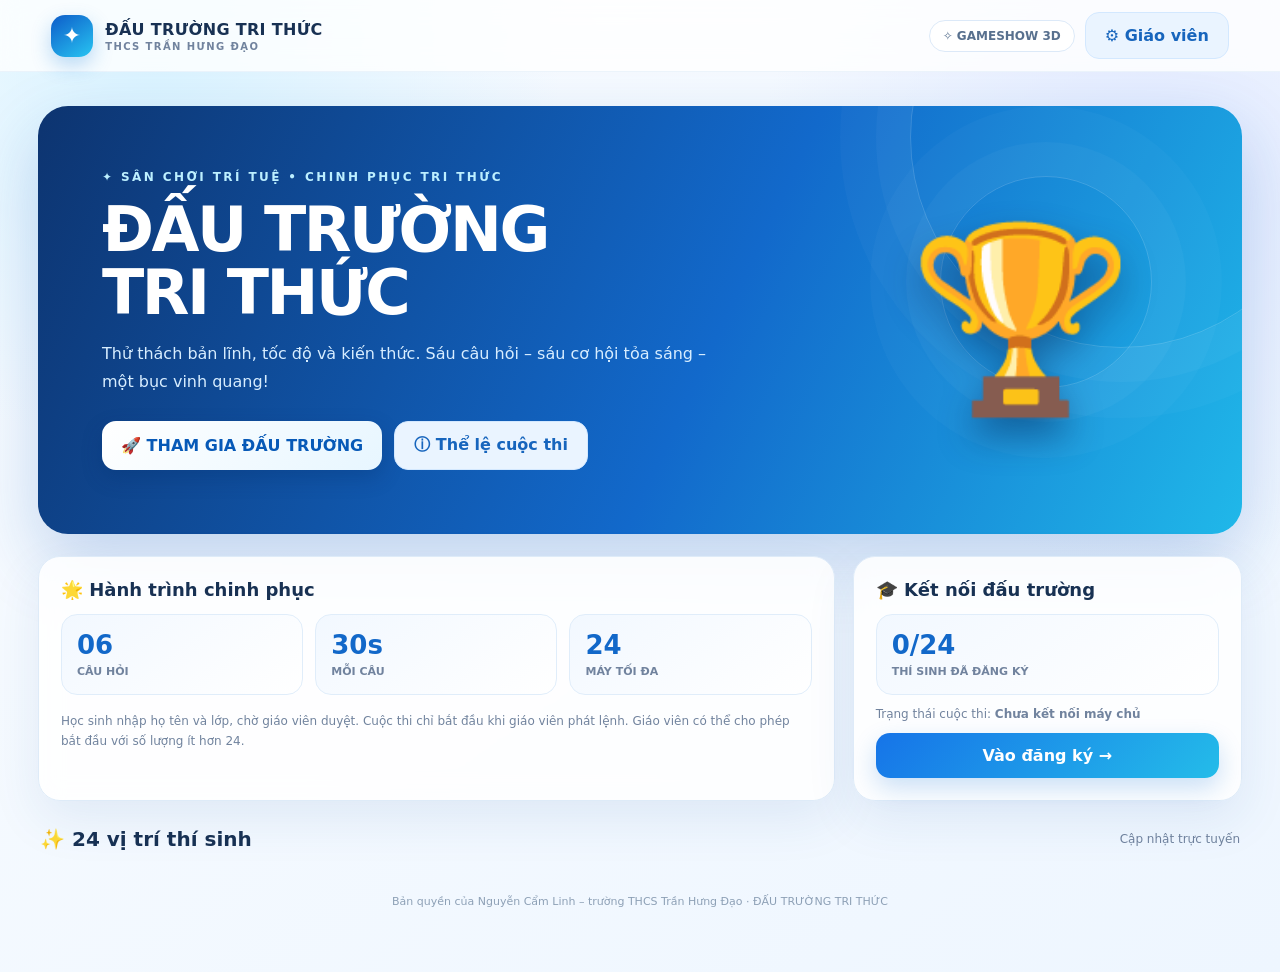
==== commit 4066985d: "Add files via upload" ====
--- a/index.html
+++ b/index.html
@@ -93,12 +93,12 @@
   </div>
   <div class="panel" style="margin-top:18px"><div class="section-title" style="margin:0 0 12px"><h2>🏆 Bảng xếp hạng</h2><button class="btn btn-soft" id="exportResults">⇩ Tải CSV</button></div><div id="leaderboard" class="muted tiny">Chưa có kết quả.</div></div>
  </section>
- <div class="footer">© Bản quyền của Nguyễn Cẩm Linh – THCS Trần Hưng Đạo</div>
+ <div class="footer">Bản quyền của Nguyễn Cẩm Linh – trường THCS Trần Hưng Đạo · ĐẤU TRƯỜNG TRI THỨC</div>
 </main>
 <div class="toast" id="toast"></div>
 <script>
 /* CẤU HÌNH: dán URL Web App Google Apps Script sau khi triển khai */
-const API_URL = "https://script.google.com/macros/s/AKfycbzfMLg572LCzQRvuVhGGZ5JAmwDx_wBQbNrXlAaWynX_w1ADyG6xUVc_FjseKMv32-T/exec"; // Thay bằng URL /exec sau khi Deploy Apps Script
+const API_URL = "https://script.google.com/macros/s/AKfycbwJP3spKJtcu5o4q9NjSZx25LyAmmqaSP3bRgoia4Hr9irNCkIwPtZ6Vz5qMOgO-dXd/exec"; // URL deployment do giáo viên cung cấp
 const MAX_STUDENTS = 24;
 const $ = id => document.getElementById(id);
 let currentStudent = JSON.parse(sessionStorage.getItem("dt_student")||"null");
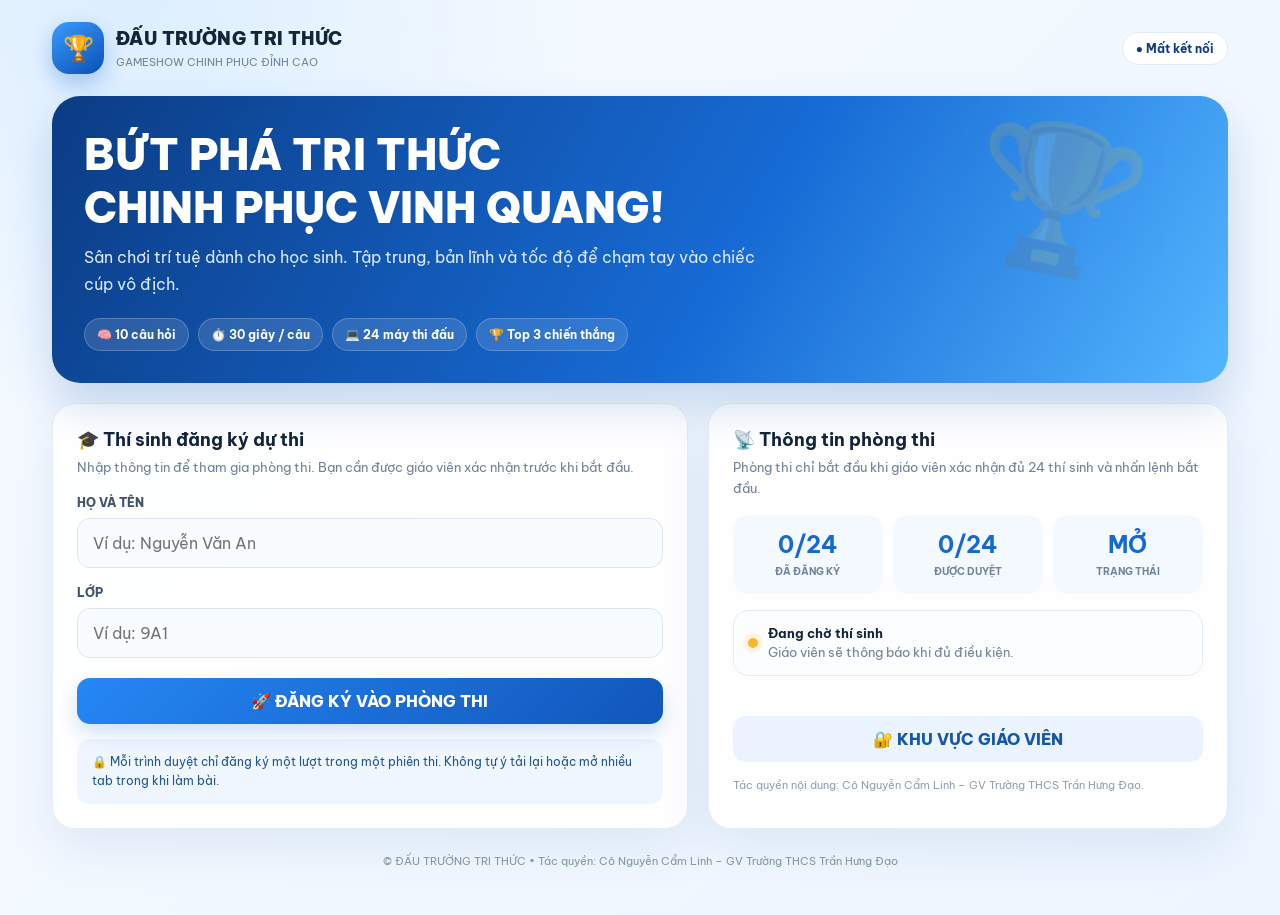
==== commit 0b3c0893: "Update index.html" ====
--- a/index.html
+++ b/index.html
@@ -1,145 +1,103 @@
-<!doctype html>
+<!DOCTYPE html>
 <html lang="vi">
 <head>
-<meta charset="utf-8">
-<meta name="viewport" content="width=device-width,initial-scale=1">
-<meta name="theme-color" content="#f7fbff">
-<title>Đấu Trường Tri Thức | THCS Trần Hưng Đạo</title>
+<meta charset="UTF-8"><meta name="viewport" content="width=device-width,initial-scale=1">
+<meta name="theme-color" content="#1266d5">
+<title>Tin Học GV Ng Cẩm Linh</title>
+<link rel="preconnect" href="https://fonts.googleapis.com">
+<link href="https://fonts.googleapis.com/css2?family=Be+Vietnam+Pro:wght@400;500;600;700;800;900&display=swap" rel="stylesheet">
 <style>
-:root{--blue:#1268d8;--cyan:#26c6f5;--navy:#102b54;--ink:#183153;--muted:#71839e;--line:#dce9f8;--bg:#f4f9ff;--white:#fff;--green:#16a878;--red:#e44d67;--gold:#ffbd35;--shadow:0 18px 50px #1b5a9b18}
-*{box-sizing:border-box}body{margin:0;font-family:Inter,ui-sans-serif,system-ui,-apple-system,"Segoe UI",sans-serif;color:var(--ink);background:radial-gradient(circle at 12% 4%,#d9f3ff 0,transparent 28%),radial-gradient(circle at 90% 18%,#e2eaff 0,transparent 28%),linear-gradient(145deg,#f9fcff,#eef6ff);min-height:100vh}
-button,input{font:inherit}button{cursor:pointer;border:0} .hidden{display:none!important}
-.topbar{height:72px;padding:0 clamp(16px,4vw,56px);display:flex;align-items:center;justify-content:space-between;border-bottom:1px solid #dce9f880;background:#ffffffc9;backdrop-filter:blur(14px);position:sticky;top:0;z-index:5}
-.brand{display:flex;gap:12px;align-items:center;font-weight:900;letter-spacing:.02em}.brandmark{width:42px;height:42px;border-radius:14px;background:linear-gradient(145deg,#0d5cc9,#28c5f2);display:grid;place-items:center;color:white;font-size:22px;box-shadow:0 8px 20px #147bd84a}.brand small{display:block;color:var(--muted);font-size:10px;letter-spacing:.14em;margin-top:2px}
-.top-actions{display:flex;gap:10px;align-items:center}.pill{border:1px solid var(--line);border-radius:999px;padding:8px 13px;background:#fff;color:#58708e;font-size:12px;font-weight:700}
-main{max-width:1280px;margin:auto;padding:34px clamp(14px,3vw,38px) 64px}.hero{position:relative;overflow:hidden;border-radius:30px;padding:clamp(26px,5vw,64px);background:linear-gradient(115deg,#0d3470,#1269cb 56%,#20b8e9);color:#fff;box-shadow:0 28px 70px #145cb83b;min-height:300px}
-.hero:before,.hero:after{content:"";position:absolute;border:1px solid #ffffff2b;border-radius:50%;width:420px;height:420px;right:-90px;top:-180px;box-shadow:0 0 0 34px #ffffff08,0 0 0 70px #ffffff06}.hero:after{width:210px;height:210px;right:90px;top:70px}
-.hero-content{position:relative;z-index:1;max-width:720px}.eyebrow{font-size:12px;letter-spacing:.2em;font-weight:900;color:#bcefff}.hero h1{font-size:clamp(34px,5vw,62px);line-height:1.02;margin:14px 0 12px;letter-spacing:-.04em}.hero p{color:#d7edff;max-width:620px;line-height:1.7}.hero-cup{position:absolute;right:9%;top:50%;transform:translateY(-50%);font-size:clamp(90px,15vw,180px);filter:drop-shadow(0 18px 18px #001b4c70);z-index:1;animation:float 4s ease-in-out infinite}@keyframes float{50%{transform:translateY(calc(-50% - 12px)) rotate(4deg)}}
-.actions{display:flex;gap:12px;flex-wrap:wrap;margin-top:26px}.btn{padding:13px 19px;border-radius:14px;font-weight:850;transition:.2s;display:inline-flex;gap:9px;align-items:center;justify-content:center}.btn:hover{transform:translateY(-2px);filter:brightness(1.04)}.btn-primary{background:linear-gradient(135deg,#fff,#e7f6ff);color:#0759b7;box-shadow:0 8px 20px #002a6940}.btn-blue{background:linear-gradient(135deg,#1674e8,#24bce9);color:#fff;box-shadow:0 10px 24px #1474d638}.btn-soft{background:#eaf4ff;color:#1765bd;border:1px solid #d3e8ff}.btn-danger{background:#fff0f2;color:#c83250;border:1px solid #ffd5dc}.btn:disabled{opacity:.45;cursor:not-allowed;transform:none}
-.grid{display:grid;grid-template-columns:repeat(12,1fr);gap:18px;margin-top:22px}.panel{background:#ffffffdb;border:1px solid #deebf8;border-radius:22px;padding:22px;box-shadow:var(--shadow);backdrop-filter:blur(12px)}.span-8{grid-column:span 8}.span-4{grid-column:span 4}.span-12{grid-column:span 12}.panel h2{font-size:18px;margin:0 0 14px}.muted{color:var(--muted)}.tiny{font-size:12px}.field{display:flex;flex-direction:column;gap:7px;margin:13px 0}.field label{font-size:12px;font-weight:850;color:#526984}.field input{width:100%;border:1px solid #d8e6f5;background:#f9fcff;padding:13px 14px;border-radius:12px;outline:none;color:var(--ink)}.field input:focus{border-color:#56a9ef;box-shadow:0 0 0 4px #dff1ff}
-.statrow{display:grid;grid-template-columns:repeat(3,1fr);gap:12px}.stat{padding:15px;border-radius:16px;background:linear-gradient(145deg,#f2f8ff,#fff);border:1px solid #e0edfa}.stat strong{display:block;font-size:26px;color:#1268c9}.stat span{font-size:11px;color:var(--muted);font-weight:800}
-.section-title{display:flex;justify-content:space-between;gap:12px;align-items:center;margin:26px 2px 12px}.section-title h2{margin:0;font-size:20px}
-.slots{display:grid;grid-template-columns:repeat(6,1fr);gap:10px}.slot{border:1px solid #dce9f8;border-radius:14px;padding:12px;background:#f9fcff;min-height:84px}.slot b{display:block;color:#1769c9;font-size:12px}.slot strong{display:block;font-size:12px;margin-top:7px;overflow-wrap:anywhere}.slot em{font-style:normal;font-size:10px;color:var(--muted)}
-.status-dot{display:inline-block;width:7px;height:7px;border-radius:50%;background:#9aabc0;margin-right:5px}.status-dot.ok{background:#16b884;box-shadow:0 0 0 4px #16b88420}.status-dot.wait{background:#ffb52d}
-.question-shell{max-width:940px;margin:24px auto}.quiz-head{display:flex;justify-content:space-between;gap:15px;align-items:center;margin-bottom:16px}.student-chip{background:#fff;border:1px solid var(--line);border-radius:14px;padding:11px 15px}.timer{width:86px;height:86px;border-radius:50%;display:grid;place-items:center;background:conic-gradient(#19a9e8 var(--progress,100%),#e4eef8 0);position:relative;font-size:25px;font-weight:950;color:#125eb4}.timer:before{content:"";position:absolute;inset:7px;background:white;border-radius:50%}.timer span{position:relative}.progress{height:8px;background:#e4effb;border-radius:99px;overflow:hidden;margin:16px 0 24px}.progress>i{display:block;height:100%;width:0;background:linear-gradient(90deg,#1471e3,#35c7ef);border-radius:99px;transition:width .3s}
-.qcard{background:#fff;border:1px solid #dceafb;border-radius:26px;padding:clamp(20px,4vw,38px);box-shadow:var(--shadow)}.qnumber{color:#1384d9;font-size:12px;font-weight:950;letter-spacing:.12em}.qtext{font-size:clamp(21px,3vw,30px);font-weight:900;line-height:1.35;margin:14px 0 26px}.answers{display:grid;grid-template-columns:1fr 1fr;gap:12px}.answer{padding:17px;border:1.5px solid #dbe9f8;background:#f8fbff;border-radius:16px;text-align:left;display:flex;gap:12px;align-items:center;color:#274461;font-weight:750;min-height:72px;transition:.18s}.answer:hover{border-color:#5aadeb;transform:translateY(-2px);background:#f0f8ff}.answer.selected{border-color:#1475db;background:#e8f4ff;box-shadow:0 0 0 3px #1683e51c}.letter{width:34px;height:34px;flex:0 0 34px;border-radius:11px;display:grid;place-items:center;background:#e5f0fc;color:#1468c8;font-weight:950}
-.table-wrap{overflow:auto}table{width:100%;border-collapse:collapse;font-size:13px}th,td{text-align:left;padding:12px 10px;border-bottom:1px solid #e7eff8;white-space:nowrap}th{font-size:11px;color:#7488a2;text-transform:uppercase;letter-spacing:.07em}
-.badge{padding:5px 9px;border-radius:99px;background:#edf5ff;color:#1767bd;font-size:10px;font-weight:900}.badge.green{background:#e6faf3;color:#11865f}.badge.orange{background:#fff5df;color:#a56b00}.badge.red{background:#fff0f2;color:#c83a55}
-.result-podium{display:grid;grid-template-columns:repeat(3,1fr);gap:14px;align-items:end;margin:20px 0}.podium{border:1px solid var(--line);border-radius:18px;text-align:center;padding:20px 10px;background:linear-gradient(160deg,#fff,#f0f7ff)}.podium.first{padding-top:32px;background:linear-gradient(160deg,#fff9e8,#fff)}.medal{font-size:42px}.podium strong{display:block;margin:8px 0}.notice{padding:13px 15px;border-radius:13px;background:#eef7ff;color:#27577f;font-size:13px;line-height:1.5;border:1px solid #dceeff}
-.footer{text-align:center;color:#8da0b6;font-size:11px;margin:32px 0 0}
-.toast{position:fixed;bottom:22px;left:50%;transform:translate(-50%,20px);opacity:0;pointer-events:none;background:#102e55;color:white;padding:12px 18px;border-radius:12px;box-shadow:var(--shadow);z-index:20;transition:.25s;font-size:13px}.toast.show{opacity:1;transform:translate(-50%,0)}
-@media(max-width:850px){.span-8,.span-4{grid-column:span 12}.slots{grid-template-columns:repeat(3,1fr)}.hero-cup{opacity:.25;right:3%}}
-@media(max-width:560px){.topbar{height:62px}.brand{font-size:12px}.top-actions .pill{display:none}.hero{border-radius:22px}.answers{grid-template-columns:1fr}.quiz-head{align-items:flex-start}.timer{width:70px;height:70px;font-size:21px}.slots{grid-template-columns:repeat(2,1fr)}.statrow{grid-template-columns:1fr 1fr 1fr}.panel{padding:16px}.result-podium{gap:7px}.podium{padding:14px 5px}.podium strong{font-size:12px}}
-</style>
-</head>
-<body>
-<header class="topbar">
- <div class="brand"><div class="brandmark">✦</div><div>ĐẤU TRƯỜNG TRI THỨC<small>THCS TRẦN HƯNG ĐẠO</small></div></div>
- <div class="top-actions"><span class="pill">✧ GAMESHOW 3D</span><button class="btn btn-soft" id="teacherOpen">⚙ Giáo viên</button></div>
-</header>
-<main>
- <section id="homeView">
-  <div class="hero"><div class="hero-content"><div class="eyebrow">✦ SÂN CHƠI TRÍ TUỆ • CHINH PHỤC TRI THỨC</div><h1>ĐẤU TRƯỜNG<br>TRI THỨC</h1><p>Thử thách bản lĩnh, tốc độ và kiến thức. Sáu câu hỏi – sáu cơ hội tỏa sáng – một bục vinh quang!</p><div class="actions"><button class="btn btn-primary" id="joinOpen">🚀 THAM GIA ĐẤU TRƯỜNG</button><button class="btn btn-soft" id="rulesBtn">ⓘ Thể lệ cuộc thi</button></div></div><div class="hero-cup">🏆</div></div>
+:root{--blue:#1769d2;--deep:#0d3c83;--sky:#eaf4ff;--ink:#14243b;--muted:#71829a;--line:#e3ebf5;--white:#fff;--green:#16a36a;--red:#e34d5b;--gold:#f6b928;--shadow:0 18px 50px #174d8b18}
+*{box-sizing:border-box}body{margin:0;font-family:'Be Vietnam Pro',sans-serif;color:var(--ink);background:radial-gradient(circle at 10% 0,#dceeff 0,transparent 32%),linear-gradient(135deg,#f7fbff,#edf5ff);min-height:100vh}
+button,input,select{font:inherit}button{cursor:pointer;border:0}.hidden{display:none!important}.wrap{max-width:1220px;margin:auto;padding:22px}.top{display:flex;align-items:center;justify-content:space-between;gap:14px;margin-bottom:22px}.brand{display:flex;align-items:center;gap:12px}.logo{width:52px;height:52px;border-radius:17px;background:linear-gradient(145deg,#3b9bff,#0950b5);color:#fff;display:grid;place-items:center;font-size:25px;box-shadow:0 9px 22px #1769d255}.brand h1{font-size:18px;margin:0;font-weight:900;letter-spacing:.4px}.brand small{color:var(--muted);font-size:11px}.pill{padding:8px 13px;border-radius:30px;background:#fff;border:1px solid var(--line);font-size:12px;color:var(--deep);font-weight:700}.hero{background:linear-gradient(120deg,#0b3c84,#176bd5 58%,#54b6ff);color:#fff;border-radius:28px;padding:32px;position:relative;overflow:hidden;box-shadow:0 22px 45px #1556a633}.hero:after{content:"🏆";position:absolute;right:7%;top:10px;font-size:140px;opacity:.15;transform:rotate(12deg)}.hero h2{font-size:clamp(25px,4vw,42px);margin:0 0 10px;font-weight:900;max-width:720px}.hero p{margin:0;color:#dbeaff;max-width:680px;line-height:1.7}.hero-tags{display:flex;gap:9px;flex-wrap:wrap;margin-top:20px}.hero-tags span{background:#ffffff20;border:1px solid #ffffff35;padding:8px 12px;border-radius:30px;font-size:12px;font-weight:700}
+.grid{display:grid;grid-template-columns:1.1fr .9fr;gap:20px;margin-top:20px}.card{background:#ffffffed;border:1px solid #e4edf8;border-radius:23px;padding:24px;box-shadow:var(--shadow)}.card h3{margin:0 0 6px;font-size:18px}.sub{color:var(--muted);font-size:13px;line-height:1.6}.field{margin-top:17px}.field label{display:block;font-size:12px;font-weight:800;margin-bottom:8px;color:#42546d}.field input,.field select{width:100%;border:1px solid #dce6f2;border-radius:13px;padding:14px 15px;outline:none;background:#f9fcff;color:var(--ink)}.field input:focus,.field select:focus{border-color:#5b9be9;box-shadow:0 0 0 4px #1769d215}.btn{padding:13px 18px;border-radius:13px;font-weight:800;transition:.2s;display:inline-flex;align-items:center;justify-content:center;gap:8px}.btn:hover{transform:translateY(-2px)}.primary{background:linear-gradient(135deg,#2587f4,#1156bb);color:white;box-shadow:0 9px 20px #1769d233}.soft{background:#eaf3ff;color:#1557a8}.danger{background:#fff0f1;color:#c13c4b}.success{background:#e8f8f0;color:#13784c}.full{width:100%;margin-top:20px}.notice{padding:13px 15px;border-radius:13px;background:#eff6ff;color:#24568e;font-size:12px;line-height:1.6;margin-top:15px}.status{display:flex;align-items:center;gap:10px;padding:14px;border:1px solid var(--line);border-radius:15px;margin-top:16px;background:#fbfdff}.dot{width:10px;height:10px;border-radius:50%;background:#f5b82e;box-shadow:0 0 0 5px #f5b82e22}.status strong{display:block;font-size:13px}.status small{color:var(--muted)}.stats{display:grid;grid-template-columns:repeat(3,1fr);gap:10px;margin-top:16px}.stat{padding:15px;border-radius:16px;background:#f4f8ff;text-align:center}.stat b{font-size:23px;color:var(--blue);display:block}.stat small{font-size:10px;color:var(--muted);font-weight:700}
+.waiting{text-align:center;padding:35px 20px}.pulse{width:74px;height:74px;margin:0 auto 18px;border-radius:24px;background:linear-gradient(145deg,#dff0ff,#fff);display:grid;place-items:center;font-size:34px;box-shadow:0 10px 30px #1769d222;animation:bob 2s infinite}@keyframes bob{50%{transform:translateY(-7px)}}.waiting h2{margin:0 0 8px}.waiting p{color:var(--muted);font-size:13px}
+.exam-head{display:flex;align-items:center;justify-content:space-between;gap:12px;flex-wrap:wrap}.student-chip{background:#edf5ff;border-radius:13px;padding:10px 14px;font-size:12px;font-weight:800;color:#1757a6}.timer{width:88px;height:88px;border-radius:50%;background:conic-gradient(var(--blue) var(--progress,100%),#e7eff9 0);display:grid;place-items:center;position:relative}.timer:before{content:"";position:absolute;inset:7px;border-radius:50%;background:white}.timer b{z-index:1;font-size:25px;color:var(--deep)}.qbar{height:8px;background:#eaf0f8;border-radius:20px;overflow:hidden;margin:20px 0}.qbar span{height:100%;display:block;background:linear-gradient(90deg,#3ba1ff,#1260c6);border-radius:20px;transition:width .3s}.qtitle{font-size:clamp(19px,3vw,27px);line-height:1.5;margin:22px 0;font-weight:800}.answers{display:grid;grid-template-columns:1fr 1fr;gap:13px}.answer{border:2px solid #e4edf8;border-radius:17px;background:#fbfdff;padding:17px;text-align:left;display:flex;gap:12px;align-items:center;min-height:72px;font-weight:700;color:#253b57;transition:.18s}.answer:hover{border-color:#8bbaf1;transform:translateY(-2px)}.answer .letter{width:34px;height:34px;flex:0 0 34px;border-radius:11px;background:#eaf3ff;color:#1765c6;display:grid;place-items:center;font-weight:900}.answer.selected{border-color:#1769d2;background:#edf6ff;box-shadow:0 0 0 3px #1769d21a}.answer:disabled{cursor:default}.exam-foot{display:flex;justify-content:space-between;align-items:center;gap:10px;margin-top:20px}.admin-layout{display:grid;grid-template-columns:220px 1fr;gap:18px}.side{background:linear-gradient(160deg,#0d3c83,#176bd5);border-radius:22px;padding:22px;color:white}.side h3{font-size:15px}.side p{font-size:12px;color:#d6e7ff;line-height:1.6}.admin-main{min-width:0}.toolbar{display:flex;gap:10px;flex-wrap:wrap;align-items:center;justify-content:space-between;margin-bottom:15px}.tablewrap{overflow:auto;border:1px solid var(--line);border-radius:15px}table{width:100%;border-collapse:collapse;min-width:620px}th,td{text-align:left;padding:12px 13px;border-bottom:1px solid #edf1f6;font-size:12px}th{background:#f4f8fd;color:#53667f;font-weight:800}td{background:#fff}.tag{padding:5px 9px;border-radius:30px;font-size:10px;font-weight:800;background:#fff4d8;color:#946500}.tag.ok{background:#e8f8ef;color:#14794d}.tag.no{background:#fff0f1;color:#bf3947}.actions{display:flex;gap:6px}.mini{padding:7px 9px;border-radius:9px;font-size:11px;font-weight:800}.result-podium{display:grid;grid-template-columns:1fr 1.1fr 1fr;gap:12px;align-items:end;margin:25px auto;max-width:760px}.pod{border-radius:20px 20px 14px 14px;text-align:center;padding:20px 10px;background:linear-gradient(180deg,#f5f9ff,#e7f1ff);border:1px solid #dbe9f9}.pod.first{padding-top:35px;background:linear-gradient(180deg,#fff7dc,#ffedaa);min-height:210px}.pod.second{min-height:170px}.pod.third{min-height:145px}.pod .cup{font-size:45px}.pod b{display:block;font-size:13px;margin:8px 0}.pod small{color:#64748b;font-size:11px}.muted{color:var(--muted)}.toast{position:fixed;bottom:20px;left:50%;transform:translate(-50%,20px);background:#14243b;color:#fff;padding:13px 18px;border-radius:13px;font-size:12px;opacity:0;pointer-events:none;transition:.25s;z-index:99;box-shadow:var(--shadow)}.toast.show{opacity:1;transform:translate(-50%,0)}.footer{text-align:center;color:#8493a7;font-size:11px;padding:25px}.copyright{font-size:11px;color:#91a0b4}
+@media(max-width:800px){.grid,.admin-layout{grid-template-columns:1fr}.side{display:none}.answers{grid-template-columns:1fr}.hero{padding:25px}.hero:after{right:-10px;font-size:100px}.wrap{padding:14px}.card{padding:19px}.result-podium{gap:6px}.pod{padding:14px 5px}.pod .cup{font-size:34px}}
+</style></head>
+<body><div class="wrap">
+<header class="top"><div class="brand"><div class="logo">🏆</div><div><h1>ĐẤU TRƯỜNG TRI THỨC</h1><small>GAMESHOW CHINH PHỤC ĐỈNH CAO</small></div></div><div class="pill" id="connection">● Đang kết nối</div></header>
+<section id="home">
+  <div class="hero"><h2>BỨT PHÁ TRI THỨC<br>CHINH PHỤC VINH QUANG!</h2><p>Sân chơi trí tuệ dành cho học sinh. Tập trung, bản lĩnh và tốc độ để chạm tay vào chiếc cúp vô địch.</p><div class="hero-tags"><span>🧠 10 câu hỏi</span><span>⏱️ 30 giây / câu</span><span>💻 24 máy thi đấu</span><span>🏆 Top 3 chiến thắng</span></div></div>
   <div class="grid">
-   <section class="panel span-8"><h2>🌟 Hành trình chinh phục</h2><div class="statrow"><div class="stat"><strong>06</strong><span>CÂU HỎI</span></div><div class="stat"><strong>30s</strong><span>MỖI CÂU</span></div><div class="stat"><strong>24</strong><span>MÁY TỐI ĐA</span></div></div><p class="muted tiny" style="line-height:1.7;margin:16px 0 0">Học sinh nhập họ tên và lớp, chờ giáo viên duyệt. Cuộc thi chỉ bắt đầu khi giáo viên phát lệnh. Giáo viên có thể cho phép bắt đầu với số lượng ít hơn 24.</p></section>
-   <section class="panel span-4"><h2>🎓 Kết nối đấu trường</h2><div class="stat"><strong id="homeCount">0/24</strong><span>THÍ SINH ĐÃ ĐĂNG KÝ</span></div><p class="muted tiny">Trạng thái cuộc thi: <b id="homeStatus">Đang chờ giáo viên mở phiên</b></p><button class="btn btn-blue" style="width:100%" id="joinOpen2">Vào đăng ký →</button></section>
+    <div class="card"><h3>🎓 Thí sinh đăng ký dự thi</h3><div class="sub">Nhập thông tin để tham gia phòng thi. Bạn cần được giáo viên xác nhận trước khi bắt đầu.</div>
+      <div class="field"><label>HỌ VÀ TÊN</label><input id="studentName" maxlength="70" placeholder="Ví dụ: Nguyễn Văn An" autocomplete="name"></div>
+      <div class="field"><label>LỚP</label><input id="studentClass" maxlength="20" placeholder="Ví dụ: 9A1"></div>
+      <button class="btn primary full" id="joinBtn" onclick="joinGame()">🚀 ĐĂNG KÝ VÀO PHÒNG THI</button>
+      <div class="notice">🔒 Mỗi trình duyệt chỉ đăng ký một lượt trong một phiên thi. Không tự ý tải lại hoặc mở nhiều tab trong khi làm bài.</div>
+      <div id="joinStatus" class="status hidden"><span class="dot"></span><div><strong>Đang chờ xác nhận</strong><small>Giữ nguyên trang này để giáo viên duyệt.</small></div></div>
+    </div>
+    <div class="card"><h3>📡 Thông tin phòng thi</h3><div class="sub">Phòng thi chỉ bắt đầu khi giáo viên xác nhận đủ 24 thí sinh và nhấn lệnh bắt đầu.</div>
+      <div class="stats"><div class="stat"><b id="countJoined">0/24</b><small>ĐÃ ĐĂNG KÝ</small></div><div class="stat"><b id="countApproved">0/24</b><small>ĐƯỢC DUYỆT</small></div><div class="stat"><b id="roomState">MỞ</b><small>TRẠNG THÁI</small></div></div>
+      <div class="status"><span class="dot" id="roomDot"></span><div><strong id="roomMessage">Đang chờ thí sinh</strong><small id="roomSub">Giáo viên sẽ thông báo khi đủ điều kiện.</small></div></div>
+      <div style="margin-top:20px"><button class="btn soft full" onclick="showTeacherLogin()">🔐 KHU VỰC GIÁO VIÊN</button></div>
+      <div class="copyright" style="margin-top:16px">Tác quyền nội dung: Cô Nguyễn Cẩm Linh – GV Trường THCS Trần Hưng Đạo.</div>
+    </div>
   </div>
-  <div class="section-title"><h2>✨ 24 vị trí thí sinh</h2><span class="muted tiny">Cập nhật trực tuyến</span></div><div class="slots" id="homeSlots"></div>
- </section>
+</section>
 
- <section id="joinView" class="hidden">
-  <div class="section-title"><h2>🚀 Đăng ký tham gia</h2><button class="btn btn-soft" id="backHome">← Trang chủ</button></div>
-  <div class="panel" style="max-width:650px;margin:auto"><h2>Thông tin thí sinh</h2><p class="muted tiny">Chỉ cần nhập họ tên và lớp. Mỗi học sinh chỉ đăng ký một lần trong một phiên thi.</p>
-   <div class="field"><label>HỌ VÀ TÊN</label><input id="studentName" maxlength="80" placeholder="Ví dụ: Nguyễn Minh Anh" autocomplete="name"></div>
-   <div class="field"><label>LỚP</label><input id="studentClass" maxlength="20" placeholder="Ví dụ: 8A1"></div>
-   <button class="btn btn-blue" id="registerBtn" style="width:100%">GỬI ĐĂNG KÝ & CHỜ DUYỆT</button>
-   <div id="joinMessage" class="notice hidden" style="margin-top:14px"></div>
-  </div>
- </section>
+<section id="waiting" class="card waiting hidden"><div class="pulse">⏳</div><h2 id="waitingTitle">Bạn đã đăng ký thành công!</h2><p id="waitingText">Vui lòng chờ giáo viên xác nhận. Không đóng trình duyệt.</p><div class="pill" id="waitingName">Thí sinh</div></section>
 
- <section id="waitingView" class="hidden">
-  <div class="panel" style="max-width:760px;margin:28px auto;text-align:center;padding:36px 22px"><div style="font-size:64px">⏳</div><h2>ĐANG CHỜ GIÁO VIÊN XÁC NHẬN</h2><p id="waitingName" class="muted"></p><div class="notice">Bạn đã đăng ký thành công. Vui lòng giữ nguyên trang này. Khi giáo viên xác nhận và bắt đầu cuộc thi, hệ thống sẽ tự động chuyển sang màn hình làm bài.</div><div class="stat" style="margin:18px auto;max-width:220px"><strong id="waitingCount">0/24</strong><span>THÍ SINH ĐÃ ĐƯỢC DUYỆT</span></div><button class="btn btn-soft" id="leaveWait">Quay lại trang chủ</button></div>
- </section>
+<section id="exam" class="card hidden">
+  <div class="exam-head"><div><div class="student-chip" id="examStudent">👤 Thí sinh</div><div class="sub" style="margin-top:8px" id="examMeta">Câu 1/10 • Đấu trường tri thức</div></div><div style="text-align:center"><div class="timer" id="timer"><b id="timeLeft">30</b></div><small class="muted">GIÂY CÒN LẠI</small></div></div>
+  <div class="qbar"><span id="progress" style="width:10%"></span></div>
+  <div class="qtitle" id="questionText">Đang tải câu hỏi...</div><div class="answers" id="answers"></div>
+  <div class="exam-foot"><span class="sub" id="answerHint">Chọn một đáp án phù hợp.</span><button class="btn primary" id="nextBtn" onclick="submitCurrentAnswer()" disabled>GỬI ĐÁP ÁN →</button></div>
+</section>
 
- <section id="quizView" class="hidden">
-  <div class="question-shell">
-   <div class="quiz-head"><div class="student-chip"><b id="quizName">Thí sinh</b><div class="muted tiny" id="quizClass">Lớp —</div></div><div style="text-align:center"><div class="timer" id="timer"><span id="timerText">30</span></div><div class="muted tiny">GIÂY CÒN LẠI</div></div></div>
-   <div class="progress"><i id="quizProgress"></i></div>
-   <div class="qcard"><div class="qnumber" id="qNumber">CÂU HỎI 01 / 06</div><div class="qtext" id="qText">Đang tải câu hỏi...</div><div class="answers" id="answers"></div><p class="muted tiny" id="answerHint">Chọn một đáp án. Câu trả lời được ghi nhận trên máy chủ.</p></div>
-  </div>
- </section>
+<section id="finished" class="card waiting hidden"><div class="pulse">🏁</div><h2>HOÀN THÀNH THỬ THÁCH!</h2><p id="finishedText">Bài thi đã được ghi nhận. Hãy chờ công bố kết quả từ giáo viên.</p><div class="stats"><div class="stat"><b id="finalCorrect">0/10</b><small>SỐ CÂU ĐÚNG</small></div><div class="stat"><b id="finalTime">--</b><small>THỜI GIAN</small></div><div class="stat"><b>✓</b><small>ĐÃ NỘP BÀI</small></div></div></section>
 
- <section id="doneView" class="hidden">
-  <div class="panel" style="max-width:720px;margin:28px auto;text-align:center;padding:38px 22px"><div style="font-size:64px">🎉</div><h2>HOÀN THÀNH THỬ THÁCH!</h2><p id="doneText" class="muted">Bài thi của bạn đã được ghi nhận.</p><div class="notice">Kết quả chính thức và thứ hạng sẽ được giáo viên công bố sau khi cuộc thi kết thúc.</div><button class="btn btn-blue" id="doneHome" style="margin-top:18px">Về trang chủ</button></div>
- </section>
+<section id="teacherLogin" class="card hidden" style="max-width:520px;margin:30px auto"><h3>🔐 Đăng nhập giáo viên</h3><p class="sub">Chỉ tài khoản quản trị mới được điều khiển cuộc thi.</p><div class="field"><label>TÊN ĐĂNG NHẬP</label><input id="teacherUser" autocomplete="username" placeholder="Tài khoản giáo viên"></div><div class="field"><label>MẬT KHẨU</label><input id="teacherPass" type="password" autocomplete="current-password" placeholder="Mật khẩu"></div><button class="btn primary full" onclick="teacherLogin()">ĐĂNG NHẬP</button><button class="btn soft full" onclick="goHome()">← Quay lại</button></section>
 
- <section id="teacherView" class="hidden">
-  <div class="section-title"><h2>🎛️ Trung tâm điều khiển giáo viên</h2><button class="btn btn-soft" id="teacherHome">← Trang chủ</button></div>
-  <div class="panel">
-   <div style="display:flex;justify-content:space-between;gap:12px;align-items:center;flex-wrap:wrap"><div><h2 id="sessionTitle">Phiên thi</h2><p class="muted tiny" id="teacherStatus">Chưa kết nối máy chủ</p></div><span class="badge" id="sessionBadge">CHƯA MỞ PHIÊN</span></div>
-   <div class="statrow" style="margin:16px 0"><div class="stat"><strong id="tRegistered">0/24</strong><span>ĐÃ ĐĂNG KÝ</span></div><div class="stat"><strong id="tApproved">0</strong><span>ĐÃ XÁC NHẬN</span></div><div class="stat"><strong id="tFinished">0</strong><span>ĐÃ HOÀN THÀNH</span></div></div>
-   <div class="actions">
-    <button class="btn btn-blue" id="createSession">＋ TẠO PHIÊN THI MỚI</button>
-    <button class="btn btn-soft" id="approveAll">✓ XÁC NHẬN TẤT CẢ</button>
-    <button class="btn btn-blue" id="startSession">🚀 BẮT ĐẦU CUỘC THI</button>
-    <button class="btn btn-danger" id="endSession">■ KẾT THÚC CUỘC THI</button>
-    <button class="btn btn-soft" id="refreshTeacher">↻ Làm mới</button>
-   </div>
-   <p class="muted tiny" style="margin-top:13px">Có thể bắt đầu với ít hơn 24 học sinh nếu đã xác nhận ít nhất một thí sinh. Nút bắt đầu sẽ khóa danh sách và phát lệnh đồng loạt.</p>
-  </div>
-  <div class="grid">
-   <section class="panel span-8"><h2>🖥️ Giám sát 24 máy tính</h2><div class="table-wrap"><table><thead><tr><th>#</th><th>Học sinh</th><th>Lớp</th><th>Trạng thái</th><th>Điểm</th><th>Thao tác</th></tr></thead><tbody id="studentRows"><tr><td colspan="6" class="muted">Chưa có dữ liệu</td></tr></tbody></table></div></section>
-   <section class="panel span-4"><h2>📡 Điều khiển phiên</h2><div class="field"><label>MẬT KHẨU GIÁO VIÊN</label><input id="adminPin" type="password" placeholder="Nhập mã quản trị"></div><div class="notice">Mã quản trị được cấu hình trong Script Properties của Google Apps Script. Không lưu mã này trên GitHub.</div><div class="field"><label>TRẠNG THÁI KẾT NỐI</label><div id="connectionState" class="badge red">Chưa kết nối</div></div><button class="btn btn-soft" id="savePin" style="width:100%">Lưu mã trong phiên trình duyệt</button></section>
-  </div>
-  <div class="panel" style="margin-top:18px"><div class="section-title" style="margin:0 0 12px"><h2>🏆 Bảng xếp hạng</h2><button class="btn btn-soft" id="exportResults">⇩ Tải CSV</button></div><div id="leaderboard" class="muted tiny">Chưa có kết quả.</div></div>
- </section>
- <div class="footer">Bản quyền của Nguyễn Cẩm Linh – trường THCS Trần Hưng Đạo · ĐẤU TRƯỜNG TRI THỨC</div>
-</main>
-<div class="toast" id="toast"></div>
+<section id="teacher" class="hidden">
+  <div class="admin-layout"><aside class="side"><div style="font-size:35px">🎛️</div><h3>TRUNG TÂM ĐIỀU KHIỂN</h3><p>Quản lý phòng thi, phê duyệt thí sinh và điều phối cuộc thi trực tiếp.</p><div style="border-top:1px solid #ffffff35;margin-top:18px;padding-top:15px;font-size:11px">ĐẤU TRƯỜNG TRI THỨC<br>TEACHER CONSOLE</div><button class="btn" style="background:#ffffff20;color:#fff;width:100%;margin-top:25px" onclick="teacherLogout()">Đăng xuất</button></aside>
+  <div class="admin-main">
+    <div class="hero" style="padding:23px 26px"><h2 style="font-size:25px">BẢNG ĐIỀU KHIỂN GIÁO VIÊN</h2><p>Phê duyệt đủ 24 học sinh, sau đó bắt đầu đồng loạt.</p></div>
+    <div class="stats"><div class="stat"><b id="adminJoined">0/24</b><small>ĐĂNG KÝ</small></div><div class="stat"><b id="adminApproved">0/24</b><small>ĐÃ DUYỆT</small></div><div class="stat"><b id="adminDone">0/24</b><small>ĐÃ HOÀN THÀNH</small></div></div>
+    <div class="card" style="margin-top:17px"><div class="toolbar"><div><h3>👥 Danh sách thí sinh</h3><div class="sub">Duyệt hoặc từ chối từng học sinh.</div></div><button class="btn soft" onclick="refreshTeacher()">↻ Làm mới</button></div>
+      <div class="tablewrap"><table><thead><tr><th>#</th><th>HỌ VÀ TÊN</th><th>LỚP</th><th>TRẠNG THÁI</th><th>THAO TÁC</th></tr></thead><tbody id="studentRows"><tr><td colspan="5">Chưa có dữ liệu</td></tr></tbody></table></div>
+      <div class="toolbar" style="margin-top:18px"><div><b>Điều khiển cuộc thi</b><div class="sub" id="adminState">Phòng thi đang mở.</div></div><div class="actions"><button class="btn primary" id="startBtn" onclick="startGame()">🚀 BẮT ĐẦU THI</button><button class="btn danger" onclick="resetGame()">↺ ĐẶT LẠI PHÒNG</button></div></div>
+      <div class="notice">Lưu ý: Nút bắt đầu chỉ hoạt động khi đủ đúng 24 học sinh đã được duyệt. Sau khi bắt đầu, hệ thống khóa đăng ký và đồng bộ thời điểm bắt đầu cho tất cả máy.</div>
+    </div>
+    <div class="card" style="margin-top:17px"><div class="toolbar"><div><h3>🏆 Kết quả và bảng xếp hạng</h3><div class="sub">Ưu tiên số câu đúng, sau đó thời gian hoàn thành ngắn hơn.</div></div><button class="btn soft" onclick="refreshTeacher()">Cập nhật kết quả</button></div><div id="leaderboard"><p class="sub">Chưa có kết quả.</p></div></div>
+  </div></div>
+</section>
+<div class="footer">© ĐẤU TRƯỜNG TRI THỨC • Tác quyền: Cô Nguyễn Cẩm Linh – GV Trường THCS Trần Hưng Đạo</div>
+</div><div class="toast" id="toast"></div>
+
 <script>
-/* CẤU HÌNH: dán URL Web App Google Apps Script sau khi triển khai */
-const API_URL = "https://script.google.com/macros/s/AKfycbwJP3spKJtcu5o4q9NjSZx25LyAmmqaSP3bRgoia4Hr9irNCkIwPtZ6Vz5qMOgO-dXd/exec"; // URL deployment do giáo viên cung cấp
-const MAX_STUDENTS = 24;
+/* CẤU HÌNH: dán URL Web App của Google Apps Script sau khi triển khai */
+const API_URL = "https://script.google.com/macros/s/AKfycbyKmveCHaf8T6rwwLlYy7wjriPbQmgDHzyv3oPj3wJnQrFLIinVMSx4S99w0XRWRzbc/exec";
+const REQUIRED = 24;
+let studentToken = localStorage.getItem("dtt_student_token") || "";
+let teacherToken = sessionStorage.getItem("dtt_teacher_token") || "";
+let studentInfo = null, examState = null, selected = null, timerHandle = null, pollHandle = null, busy = false;
 const $ = id => document.getElementById(id);
-let currentStudent = JSON.parse(sessionStorage.getItem("dt_student")||"null");
-let adminPin = sessionStorage.getItem("dt_admin_pin")||"";
-let pollTimer = null, quizTimer = null, stateCache = null, selected = null, lastQuestion = -1, serverNowOffset = 0;
-const views=["homeView","joinView","waitingView","quizView","doneView","teacherView"];
-function show(id){views.forEach(v=>$(v).classList.toggle("hidden",v!==id));}
-function toast(msg){$("toast").textContent=msg;$("toast").classList.add("show");setTimeout(()=>$("toast").classList.remove("show"),2600)}
-function apiReady(){return API_URL.startsWith("https://script.google.com/") && !API_URL.includes("PASTE_")}
-function jsonp(action, params={}){return new Promise((resolve,reject)=>{if(!apiReady())return reject(Error("Chưa cấu hình API_URL trong index.html"));const cb="cb_"+Math.random().toString(36).slice(2);const script=document.createElement("script");const timer=setTimeout(()=>{cleanup();reject(Error("Máy chủ phản hồi quá thời gian"))},12000);function cleanup(){clearTimeout(timer);delete window[cb];script.remove()}window[cb]=data=>{cleanup();data&&data.ok?resolve(data):reject(Error(data?.error||"Lỗi máy chủ"))};const url=new URL(API_URL);url.searchParams.set("action",action);url.searchParams.set("callback",cb);Object.entries(params).forEach(([k,v])=>url.searchParams.set(k,typeof v==="object"?JSON.stringify(v):v));script.src=url.toString();script.onerror=()=>{cleanup();reject(Error("Không thể kết nối máy chủ"))};document.body.appendChild(script)})}
-function post(action,payload){return new Promise((resolve,reject)=>{if(!apiReady())return reject(Error("Chưa cấu hình API_URL: hãy dán URL Web App kết thúc bằng /exec vào index.html"));const frame=document.createElement("iframe");frame.name="post_"+Math.random().toString(36).slice(2);frame.style.display="none";document.body.appendChild(frame);let settled=false;const timer=setTimeout(()=>finish(false,"Máy chủ không phản hồi. Kiểm tra Apps Script đã Deploy phiên bản mới và quyền Anyone."),15000);function cleanup(){clearTimeout(timer);window.removeEventListener("message",onMessage);form.remove();frame.remove()}function finish(ok,value){if(settled)return;settled=true;cleanup();ok?resolve(value):reject(Error(value||"Yêu cầu thất bại"))}function onMessage(ev){if(ev.source!==frame.contentWindow||!ev.data||ev.data.type!=="DT_API_RESULT")return;const r=ev.data.result||{};if(r.ok)finish(true,r);else finish(false,r.error||"Máy chủ từ chối yêu cầu")}window.addEventListener("message",onMessage);const form=document.createElement("form");form.method="POST";form.action=API_URL;form.target=frame.name;form.style.display="none";const a=document.createElement("input");a.name="action";a.value=action;const b=document.createElement("input");b.name="payload";b.value=JSON.stringify(payload);form.append(a,b);document.body.appendChild(form);form.submit()})}
-async function refreshPublic(){try{let d=await jsonp("publicState");stateCache=d;renderPublic(d);if(currentStudent)syncStudent(d)}catch(e){$("homeStatus").textContent="Chưa kết nối máy chủ";}}
-function renderPublic(d){const s=d.session||{};const students=d.students||[];$("homeCount").textContent=students.length+"/24";$("homeStatus").textContent=({waiting:"Đang chờ thí sinh",running:"Đang diễn ra",ended:"Đã kết thúc"}[s.status]||"Đang chờ giáo viên mở phiên");$("homeSlots").innerHTML=Array.from({length:24},(_,i)=>{let p=students[i];return `<div class="slot"><b>VỊ TRÍ ${String(i+1).padStart(2,"0")}</b><strong>${p?esc(p.name):"Chưa có thí sinh"}</strong><em><span class="status-dot ${p?.status==="approved"||p?.status==="running"||p?.status==="finished"?"ok":p?"wait":""}"></span>${p?statusText(p.status):"Đang trống"}</em></div>`}).join("");}
-function statusText(s){return ({pending:"Chờ duyệt",approved:"Đã xác nhận",running:"Đang thi",finished:"Đã nộp bài",disconnected:"Mất kết nối"})[s]||s||"—"}
-function esc(s){return String(s||"").replace(/[&<>"']/g,c=>({"&":"&amp;","<":"&lt;",">":"&gt;",'"':"&quot;","'":"&#39;"}[c]))}
-function startPolling(){clearInterval(pollTimer);pollTimer=setInterval(()=>{refreshPublic();if(!$("teacherView").classList.contains("hidden"))refreshTeacher()},2200)}
-$("joinOpen").onclick=$("joinOpen2").onclick=()=>{show("joinView");$("joinMessage").classList.add("hidden")};
-$("backHome").onclick=()=>show("homeView");$("leaveWait").onclick=()=>{currentStudent=null;sessionStorage.removeItem("dt_student");show("homeView")};
-$("rulesBtn").onclick=()=>alert("• Có 6 câu hỏi, mỗi câu tối đa 30 giây.\n• Chọn một đáp án cho mỗi câu.\n• Cuộc thi bắt đầu theo lệnh của giáo viên.\n• Xếp hạng theo số câu đúng, sau đó theo thời gian hoàn thành.\n• Mỗi học sinh chỉ được đăng ký một lần trong phiên thi.");
-$("registerBtn").onclick=async()=>{let name=$("studentName").value.trim(),klass=$("studentClass").value.trim();if(!name||!klass)return toast("Vui lòng nhập họ tên và lớp");$("registerBtn").disabled=true;try{let token=(window.crypto&&crypto.randomUUID)?crypto.randomUUID():("st_"+Date.now()+"_"+Math.random().toString(36).slice(2));await post("register",{name,klass,token});currentStudent={token,name,klass};sessionStorage.setItem("dt_student",JSON.stringify(currentStudent));$("waitingName").textContent=name+" · "+klass;show("waitingView");toast("Đăng ký thành công")}catch(e){toast(e.message)}finally{$("registerBtn").disabled=false;refreshPublic()}};
-function syncStudent(d){if(!currentStudent)return;let p=(d.students||[]).find(x=>x.token===currentStudent.token);if(!p){if(d.session?.status==="waiting")return;return}if(p.status==="approved"&&d.session?.status==="waiting"){$("waitingCount").textContent=(d.students||[]).filter(x=>x.status!=="pending").length+"/24";}if(d.session?.status==="running"&&["approved","running"].includes(p.status)){if(!$("quizView").classList.contains("hidden"))return;show("quizView");$("quizName").textContent=p.name;$("quizClass").textContent="Lớp "+p.klass;runQuizPoll()}if(p.status==="finished"||d.session?.status==="ended"){if(!$("doneView").classList.contains("hidden"))return;show("doneView");$("doneText").textContent="Bài thi đã được ghi nhận. Hãy chờ giáo viên công bố kết quả."}}
-async function runQuizPoll(){clearInterval(quizTimer);await loadQuizState();quizTimer=setInterval(loadQuizState,700)}
-async function loadQuizState(){if(!currentStudent)return;try{let d=await jsonp("studentState",{token:currentStudent.token});serverNowOffset=(d.serverNow||Date.now())-Date.now();if(d.status==="ended"||d.status==="finished"){clearInterval(quizTimer);show("doneView");return}let idx=d.questionIndex;if(idx<0)return;if(idx>=6){clearInterval(quizTimer);show("doneView");return}if(idx!==lastQuestion){lastQuestion=idx;selected=null;renderQuestion(d.question,idx,d.questionEndsAt)}updateTimer(d.questionEndsAt)}catch(e){/* tiếp tục thử lại trong lần polling kế tiếp */}}
-function renderQuestion(q,idx,ends){$("qNumber").textContent=`CÂU HỎI ${String(idx+1).padStart(2,"0")} / 06`;$("qText").textContent=q.text;$("quizProgress").style.width=((idx)/6*100)+"%";let letters=["A","B","C","D"];let opts=q.options||[];$("answers").innerHTML=opts.map((v,i)=>`<button class="answer" data-i="${i}"><span class="letter">${letters[i]}</span><span>${esc(v)}</span></button>`).join("");[...$("answers").querySelectorAll("button")].forEach(b=>b.onclick=()=>chooseAnswer(Number(b.dataset.i),idx));}
-async function chooseAnswer(i,idx){if(selected!==null)return;selected=i;[...$("answers").querySelectorAll("button")].forEach((b,n)=>{b.disabled=true;if(n===i)b.classList.add("selected")});try{await post("answer",{token:currentStudent.token,questionIndex:idx,choice:i});$("answerHint").textContent="Đã ghi nhận lựa chọn của bạn."; }catch(e){$("answerHint").textContent="Chưa xác nhận được đáp án. Hệ thống sẽ thử đồng bộ."}}
-function updateTimer(ends){let remain=Math.max(0,Math.ceil((ends-(Date.now()+serverNowOffset))/1000));$("timerText").textContent=remain;$("timer").style.setProperty("--progress",(remain/30*100)+"%");if(remain<=5)$("timer").style.filter="drop-shadow(0 0 10px #ef6570)"}
-$("doneHome").onclick=()=>{currentStudent=null;sessionStorage.removeItem("dt_student");show("homeView");refreshPublic()};
-$("teacherOpen").onclick=()=>{show("teacherView");$("adminPin").value=adminPin;if(adminPin)refreshTeacher();else{$("connectionState").textContent="Nhập mã để kết nối";$("connectionState").className="badge orange";$("adminPin").focus();}};
-$("teacherHome").onclick=()=>show("homeView");$("savePin").onclick=()=>{adminPin=$("adminPin").value.trim();if(!adminPin)return toast("Vui lòng nhập mã giáo viên");sessionStorage.setItem("dt_admin_pin",adminPin);toast("Đang kiểm tra mã giáo viên...");refreshTeacher()};
-async function admin(action,payload={}){let pin=$("adminPin").value.trim()||adminPin;if(!pin)throw Error("Nhập mật khẩu giáo viên");return post(action,{...payload,pin})}
-$("createSession").onclick=async()=>{try{await admin("createSession");toast("Đã tạo phiên thi mới");refreshTeacher()}catch(e){toast(e.message)}};
-$("approveAll").onclick=async()=>{try{await admin("approveAll");toast("Đã xác nhận thí sinh");refreshTeacher()}catch(e){toast(e.message)}};
-$("startSession").onclick=async()=>{if(!confirm("Bắt đầu cuộc thi ngay? Danh sách thí sinh sẽ được khóa."))return;try{await admin("startSession");toast("Đã phát lệnh bắt đầu");refreshTeacher()}catch(e){toast(e.message)}};
-$("endSession").onclick=async()=>{if(!confirm("Kết thúc cuộc thi và khóa bài làm?"))return;try{await admin("endSession");toast("Đã kết thúc cuộc thi");refreshTeacher()}catch(e){toast(e.message)}};
-$("refreshTeacher").onclick=refreshTeacher;
-async function refreshTeacher(){try{let d=await jsonp("adminState",{pin:$("adminPin").value.trim()||adminPin});$("connectionState").textContent="Đã kết nối";$("connectionState").className="badge green";$("teacherStatus").textContent="Đồng bộ lúc "+new Date().toLocaleTimeString("vi-VN");let s=d.session||{};$("sessionTitle").textContent=s.name||"Chưa có phiên thi";$("sessionBadge").textContent=({waiting:"ĐANG CHỜ",running:"ĐANG THI",ended:"ĐÃ KẾT THÚC"}[s.status]||"CHƯA MỞ PHIÊN");let st=d.students||[];$("tRegistered").textContent=st.length+"/24";$("tApproved").textContent=st.filter(x=>x.status!=="pending").length;$("tFinished").textContent=st.filter(x=>x.status==="finished").length;$("studentRows").innerHTML=st.length?st.map((p,i)=>`<tr><td>${i+1}</td><td><b>${esc(p.name)}</b></td><td>${esc(p.klass)}</td><td><span class="badge ${p.status==="finished"?"green":p.status==="pending"?"orange":""}">${statusText(p.status)}</span></td><td>${p.score==null?"—":p.score+"/6"}</td><td>${p.status==="pending"?`<button class="btn btn-soft" style="padding:7px 10px" onclick="approveOne('${p.token}')">Duyệt</button>`:"—"}</td></tr>`).join(""):'<tr><td colspan="6" class="muted">Chưa có thí sinh</td></tr>';renderLeaderboard(d.results||[])}catch(e){$("connectionState").textContent="Lỗi kết nối";$("connectionState").className="badge red";$("teacherStatus").textContent=e.message}}
-window.approveOne=async token=>{try{await admin("approveOne",{token});toast("Đã duyệt học sinh");refreshTeacher()}catch(e){toast(e.message)}};
-function renderLeaderboard(a){if(!a.length){$("leaderboard").textContent="Chưa có kết quả.";return}let sorted=[...a].sort((x,y)=>y.score-x.score||x.duration-y.duration||x.completedAt-y.completedAt);$("leaderboard").innerHTML=`<div class="result-podium">${sorted.slice(0,3).map((p,i)=>`<div class="podium ${i===0?"first":""}"><div class="medal">${["🥇","🥈","🥉"][i]}</div><strong>${esc(p.name)}</strong><span class="muted tiny">${esc(p.klass)} · ${p.score}/6 · ${formatTime(p.duration)}</span></div>`).join("")}</div><div class="table-wrap"><table><thead><tr><th>Hạng</th><th>Học sinh</th><th>Lớp</th><th>Điểm</th><th>Thời gian</th></tr></thead><tbody>${sorted.map((p,i)=>`<tr><td>${i+1}</td><td>${esc(p.name)}</td><td>${esc(p.klass)}</td><td>${p.score}/6</td><td>${formatTime(p.duration)}</td></tr>`).join("")}</tbody></table></div>`}
-function formatTime(ms){let sec=Math.max(0,Math.round(ms/1000));return Math.floor(sec/60)+":"+String(sec%60).padStart(2,"0")}
-$("exportResults").onclick=async()=>{try{let d=await jsonp("adminState",{pin:$("adminPin").value.trim()||adminPin});let rows=[["Hạng","Họ tên","Lớp","Điểm","Thời gian (ms)"],...(d.results||[]).sort((a,b)=>b.score-a.score||a.duration-b.duration).map((p,i)=>[i+1,p.name,p.klass,p.score,p.duration])];let csv="\ufeff"+rows.map(r=>r.map(v=>'"'+String(v??"").replace(/"/g,'""')+'"').join(",")).join("\r\n");let a=document.createElement("a");a.href=URL.createObjectURL(new Blob([csv],{type:"text/csv;charset=utf-8"}));a.download="ket-qua-dau-truong-tri-thuc.csv";a.click();URL.revokeObjectURL(a.href)}catch(e){toast(e.message)}};
-async function init(){show("homeView");await refreshPublic();startPolling();if(currentStudent){$("waitingName").textContent=currentStudent.name+" · "+currentStudent.klass;if(stateCache)syncStudent(stateCache)}}
-init();
-</script>
-</body></html>+function toast(msg){const el=$("toast");el.textContent=msg;el.classList.add("show");setTimeout(()=>el.classList.remove("show"),3000)}
+function show(id){["home","waiting","exam","finished","teacherLogin","teacher"].forEach(x=>$(x).classList.add("hidden"));$(id).classList.remove("hidden")}
+function goHome(){show("home")}
+function checkConfig(){if(!API_URL.startsWith("https://script.google.com/")){toast("Vui lòng cấu hình API_URL trong index.html");return false}return true}
+function jsonp(params){return new Promise((resolve,reject)=>{const cb="dttcb_"+Math.random().toString(36).slice(2);const s=document.createElement("script");const timeout=setTimeout(()=>{cleanup();reject(new Error("Máy chủ không phản hồi"))},12000);function cleanup(){clearTimeout(timeout);delete window[cb];s.remove()}window[cb]=data=>{cleanup();resolve(data)};s.onerror=()=>{cleanup();reject(new Error("Không thể kết nối máy chủ"))};s.src=API_URL+"?"+new URLSearchParams({...params,callback:cb,ts:Date.now()});document.body.appendChild(s)})}
+async function post(action,data={}){if(!checkConfig())throw new Error("Chưa cấu hình máy chủ");const rid=crypto.randomUUID?crypto.randomUUID():Date.now()+"_"+Math.random();const body=new URLSearchParams({payload:JSON.stringify({action,rid,...data})});try{await fetch(API_URL,{method:"POST",mode:"no-cors",body})}catch(e){/* no-cors intentionally opaque; result is confirmed by polling */}for(let i=0;i<18;i++){await new Promise(r=>setTimeout(r,650));const res=await jsonp({action:"result",rid});if(res&&res.ready)return res.data}throw new Error("Máy chủ chưa xác nhận thao tác. Vui lòng thử lại.")}
+async function apiState(){return jsonp({action:"state",token:studentToken})}
+async function refreshPublic(){try{const s=await jsonp({action:"public"});$("connection").textContent="● Đã kết nối";$("countJoined").textContent=(s.joined||0)+"/24";$("countApproved").textContent=(s.approved||0)+"/24";$("roomState").textContent=s.phase==="running"?"ĐANG THI":s.phase==="finished"?"KẾT THÚC":"MỞ";$("roomMessage").textContent=s.phase==="running"?"Cuộc thi đang diễn ra":s.phase==="finished"?"Cuộc thi đã kết thúc":(s.approved||0)+"/24 học sinh đã được duyệt";$("roomSub").textContent=s.phase==="lobby"?"Chờ giáo viên duyệt đủ 24 học sinh và bắt đầu.":"Hãy theo dõi hướng dẫn của giáo viên";$("roomDot").style.background=s.phase==="running"?"#16a36a":"#f5b82e"}catch(e){$("connection").textContent="● Mất kết nối";}}
+async function joinGame(){if(busy)return;const name=$("studentName").value.trim(),klass=$("studentClass").value.trim();if(name.length<2||!klass){toast("Vui lòng nhập họ tên và lớp");return}busy=true;$("joinBtn").disabled=true;try{const clientId=localStorage.getItem("dtt_client_id")||crypto.randomUUID();localStorage.setItem("dtt_client_id",clientId);const r=await post("register",{name,klass,clientId});if(!r.ok)throw new Error(r.message||"Không thể đăng ký");studentToken=r.token;studentInfo={name,klass};localStorage.setItem("dtt_student_token",studentToken);$("waitingName").textContent=name+" • "+klass;show("waiting");$("waitingTitle").textContent="Đăng ký thành công!";$("waitingText").textContent="Vui lòng chờ giáo viên xác nhận. Không đóng trình duyệt.";startStudentPolling()}catch(e){toast(e.message)}finally{busy=false;$("joinBtn").disabled=false}}
+function startStudentPolling(){clearInterval(pollHandle);pollHandle=setInterval(checkStudentState,1800);checkStudentState()}
+async function checkStudentState(){if(!studentToken)return;try{const s=await apiState();if(!s.ok)return;if(s.status==="rejected"){toast("Giáo viên chưa chấp nhận đăng ký");localStorage.removeItem("dtt_student_token");studentToken="";clearInterval(pollHandle);goHome();return}if(s.status==="approved"&&s.phase==="lobby"){$("waitingTitle").textContent="Bạn đã được giáo viên duyệt!";$("waitingText").textContent="Hãy giữ nguyên màn hình. Cuộc thi sẽ bắt đầu khi giáo viên phát lệnh."; }if(s.phase==="running"&&s.status==="approved"){clearInterval(pollHandle);studentInfo=s.student;examState=s;show("exam");renderQuestion(s)}if(s.status==="done"||s.status==="timeout"){clearInterval(pollHandle);show("finished");$("finalCorrect").textContent=(s.correct||0)+"/10";$("finalTime").textContent=formatTime(s.elapsedMs||0);$("finishedText").textContent="Kết quả đã được lưu. Giáo viên sẽ công bố bảng xếp hạng.";}}catch(e){}}
+function renderQuestion(s){examState=s;selected=null;const q=s.question;if(!q){checkStudentState();return}$("examStudent").textContent="👤 "+s.student.name+" • "+s.student.klass;$("examMeta").textContent=`Câu ${s.index+1}/10 • Đấu trường tri thức`;$("questionText").textContent=q.text;$("progress").style.width=((s.index+1)*10)+"%";$("answers").innerHTML="";["A","B","C","D"].forEach((k)=>{const b=document.createElement("button");b.className="answer";b.innerHTML=`<span class="letter">${k}</span><span></span>`;b.querySelector("span:last-child").textContent=q[k];b.onclick=()=>{selected=k;document.querySelectorAll(".answer").forEach(x=>x.classList.remove("selected"));b.classList.add("selected");$("nextBtn").disabled=false};$("answers").appendChild(b)});$("nextBtn").disabled=true;$("answerHint").textContent="Chọn một đáp án rồi nhấn GỬI ĐÁP ÁN.";startTimer(s.deadline)}
+function startTimer(deadline){clearInterval(timerHandle);function tick(){const left=Math.max(0,Math.ceil((deadline-Date.now())/1000));$("timeLeft").textContent=left;$("timer").style.setProperty("--progress",(left/30*100)+"%");if(left<=0){clearInterval(timerHandle);submitCurrentAnswer(true)}}tick();timerHandle=setInterval(tick,200)}
+async function submitCurrentAnswer(timeout=false){if(busy||!examState)return;busy=true;clearInterval(timerHandle);$("nextBtn").disabled=true;document.querySelectorAll(".answer").forEach(x=>x.disabled=true);try{const r=await post("answer",{token:studentToken,questionIndex:examState.index,answer:timeout?"":(selected||""),timeout});if(!r.ok)throw new Error(r.message||"Không thể gửi đáp án");if(r.done){show("finished");$("finalCorrect").textContent=r.correct+"/10";$("finalTime").textContent=formatTime(r.elapsedMs);$("finishedText").textContent="Bạn đã hoàn thành bài thi. Kết quả đã được ghi nhận.";clearInterval(pollHandle)}else renderQuestion(r.state)}catch(e){toast(e.message);checkStudentState()}finally{busy=false}}
+function formatTime(ms){const sec=Math.max(0,Math.floor(ms/1000));return Math.floor(sec/60)+" phút "+String(sec%60).padStart(2,"0")+" giây"}
+function showTeacherLogin(){show("teacherLogin")}
+async function teacherLogin(){try{const r=await post("teacherLogin",{username:$("teacherUser").value.trim(),password:$("teacherPass").value});if(!r.ok)throw new Error(r.message||"Sai thông tin đăng nhập");teacherToken=r.token;sessionStorage.setItem("dtt_teacher_token",teacherToken);show("teacher");refreshTeacher();clearInterval(pollHandle);pollHandle=setInterval(refreshTeacher,2500)}catch(e){toast(e.message)}}
+function teacherLogout(){teacherToken="";sessionStorage.removeItem("dtt_teacher_token");clearInterval(pollHandle);goHome()}
+async function teacherCall(action,data={}){return post(action,{teacherToken,...data})}
+async function refreshTeacher(){if(!teacherToken)return;try{const s=await jsonp({action:"teacherState",teacherToken});if(!s.ok){teacherLogout();return}renderTeacher(s)}catch(e){}}
+function renderTeacher(s){$("adminJoined").textContent=s.students.length+"/24";$("adminApproved").textContent=s.approved+"/24";$("adminDone").textContent=s.done+"/24";$("adminState").textContent=s.phase==="lobby"?"Phòng chờ – cần đủ 24 học sinh được duyệt.":s.phase==="running"?"Cuộc thi đang diễn ra.":"Cuộc thi đã kết thúc."; $("startBtn").disabled=!(s.phase==="lobby"&&s.approved===24);$("startBtn").style.opacity=$("startBtn").disabled?".45":"1";$("studentRows").innerHTML="";s.students.forEach((p,i)=>{const tr=document.createElement("tr");const status=p.status==="approved"?"Đã duyệt":p.status==="pending"?"Chờ duyệt":p.status==="done"?"Hoàn thành":p.status==="rejected"?"Từ chối":p.status;const tag=p.status==="approved"||p.status==="done"?"ok":p.status==="rejected"?"no":"";tr.innerHTML=`<td>${i+1}</td><td class="name"></td><td class="klass"></td><td><span class="tag ${tag}">${status}</span></td><td><div class="actions"></div></td>`;tr.querySelector(".name").textContent=p.name;tr.querySelector(".klass").textContent=p.klass;const a=tr.querySelector(".actions");if(s.phase==="lobby"&&p.status==="pending"){const yes=document.createElement("button");yes.className="mini success";yes.textContent="Duyệt";yes.onclick=()=>approve(p.id,true);const no=document.createElement("button");no.className="mini danger";no.textContent="Từ chối";no.onclick=()=>approve(p.id,false);a.append(yes,no)}$("studentRows").appendChild(tr)});renderLeaderboard(s.results||[])}
+async function approve(id,yes){try{const r=await teacherCall("approve",{studentId:id,approved:yes});if(!r.ok)throw new Error(r.message);toast(yes?"Đã duyệt học sinh":"Đã từ chối học sinh");refreshTeacher()}catch(e){toast(e.message)}}
+async function startGame(){if(!confirm("Bắt đầu cuộc thi cho 24 học sinh đã được duyệt?"))return;try{const r=await teacherCall("start");if(!r.ok)throw new Error(r.message);toast("Đã phát lệnh bắt đầu cuộc thi!");refreshTeacher()}catch(e){toast(e.message)}}
+async function resetGame(){if(!confirm("Đặt lại phòng thi sẽ xóa phiên hiện tại và kết quả trong phiên. Bạn chắc chắn?"))return;try{const r=await teacherCall("reset");if(!r.ok)throw new Error(r.message);toast("Đã đặt lại phòng thi");refreshTeacher()}catch(e){toast(e.message)}}
+function renderLeaderboard(results){const box=$("leaderboard");if(!results.length){box.innerHTML='<p class="sub">Chưa có kết quả hoàn thành.</p>';return}const medals=["🥇","🥈","🥉"];let html='<div class="result-podium">';const order=[1,0,2];order.forEach((idx)=>{const r=results[idx];if(!r)return;html+=`<div class="pod ${idx===0?"first":idx===1?"second":"third"}"><div class="cup">${medals[idx]}</div><b class="rankname"></b><small>${r.correct}/10 câu đúng<br>${formatTime(r.elapsedMs)}</small></div>`});html+='</div><div class="tablewrap"><table><thead><tr><th>HẠNG</th><th>HỌ VÀ TÊN</th><th>LỚP</th><th>ĐÚNG</th><th>THỜI GIAN</th></tr></thead><tbody>';results.forEach((r,i)=>{html+=`<tr><td>${i+1}</td><td>${escapeHtml(r.name)}</td><td>${escapeHtml(r.klass)}</td><td>${r.correct}/10</td><td>${formatTime(r.elapsedMs)}</td></tr>`});html+='</tbody></table></div>';box.innerHTML=html;const names=box.querySelectorAll(".rankname");order.forEach((idx,j)=>{if(results[idx]&&names[j])names[j].textContent=results[idx].name})}
+function escapeHtml(s){return String(s).replace(/[&<>"']/g,c=>({"&":"&amp;","<":"&lt;",">":"&gt;",'"':"&quot;","'":"&#39;"}[c]))}
+window.addEventListener("load",()=>{refreshPublic();setInterval(refreshPublic,5000);if(studentToken){show("waiting");startStudentPolling()}if(teacherToken){show("teacher");refreshTeacher();pollHandle=setInterval(refreshTeacher,2500)}});
+</script></body></html>
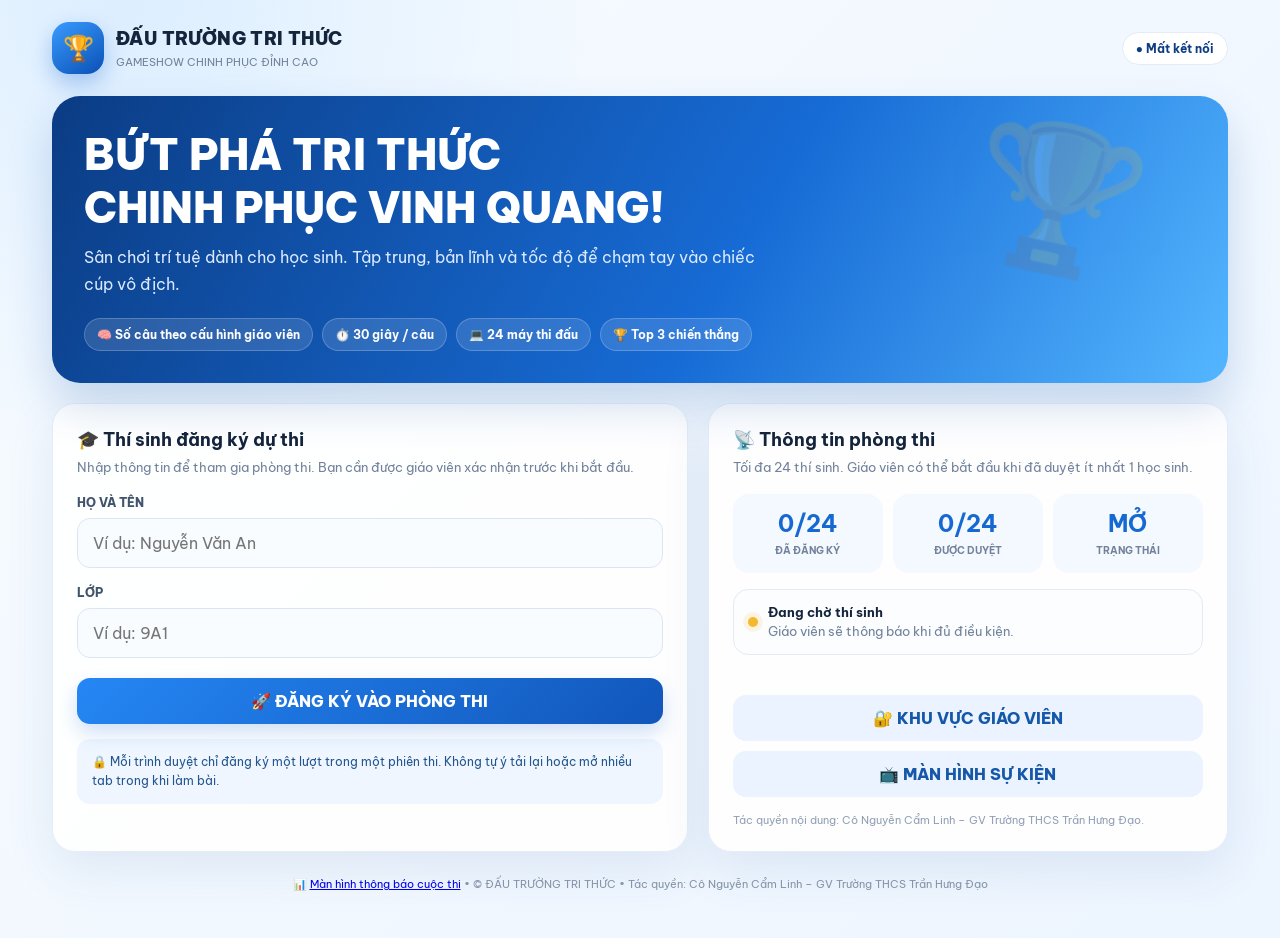
==== commit 2b704786: "Add files via upload" ====
--- a/index.html
+++ b/index.html
@@ -13,12 +13,14 @@
 .grid{display:grid;grid-template-columns:1.1fr .9fr;gap:20px;margin-top:20px}.card{background:#ffffffed;border:1px solid #e4edf8;border-radius:23px;padding:24px;box-shadow:var(--shadow)}.card h3{margin:0 0 6px;font-size:18px}.sub{color:var(--muted);font-size:13px;line-height:1.6}.field{margin-top:17px}.field label{display:block;font-size:12px;font-weight:800;margin-bottom:8px;color:#42546d}.field input,.field select{width:100%;border:1px solid #dce6f2;border-radius:13px;padding:14px 15px;outline:none;background:#f9fcff;color:var(--ink)}.field input:focus,.field select:focus{border-color:#5b9be9;box-shadow:0 0 0 4px #1769d215}.btn{padding:13px 18px;border-radius:13px;font-weight:800;transition:.2s;display:inline-flex;align-items:center;justify-content:center;gap:8px}.btn:hover{transform:translateY(-2px)}.primary{background:linear-gradient(135deg,#2587f4,#1156bb);color:white;box-shadow:0 9px 20px #1769d233}.soft{background:#eaf3ff;color:#1557a8}.danger{background:#fff0f1;color:#c13c4b}.success{background:#e8f8f0;color:#13784c}.full{width:100%;margin-top:20px}.notice{padding:13px 15px;border-radius:13px;background:#eff6ff;color:#24568e;font-size:12px;line-height:1.6;margin-top:15px}.status{display:flex;align-items:center;gap:10px;padding:14px;border:1px solid var(--line);border-radius:15px;margin-top:16px;background:#fbfdff}.dot{width:10px;height:10px;border-radius:50%;background:#f5b82e;box-shadow:0 0 0 5px #f5b82e22}.status strong{display:block;font-size:13px}.status small{color:var(--muted)}.stats{display:grid;grid-template-columns:repeat(3,1fr);gap:10px;margin-top:16px}.stat{padding:15px;border-radius:16px;background:#f4f8ff;text-align:center}.stat b{font-size:23px;color:var(--blue);display:block}.stat small{font-size:10px;color:var(--muted);font-weight:700}
 .waiting{text-align:center;padding:35px 20px}.pulse{width:74px;height:74px;margin:0 auto 18px;border-radius:24px;background:linear-gradient(145deg,#dff0ff,#fff);display:grid;place-items:center;font-size:34px;box-shadow:0 10px 30px #1769d222;animation:bob 2s infinite}@keyframes bob{50%{transform:translateY(-7px)}}.waiting h2{margin:0 0 8px}.waiting p{color:var(--muted);font-size:13px}
 .exam-head{display:flex;align-items:center;justify-content:space-between;gap:12px;flex-wrap:wrap}.student-chip{background:#edf5ff;border-radius:13px;padding:10px 14px;font-size:12px;font-weight:800;color:#1757a6}.timer{width:88px;height:88px;border-radius:50%;background:conic-gradient(var(--blue) var(--progress,100%),#e7eff9 0);display:grid;place-items:center;position:relative}.timer:before{content:"";position:absolute;inset:7px;border-radius:50%;background:white}.timer b{z-index:1;font-size:25px;color:var(--deep)}.qbar{height:8px;background:#eaf0f8;border-radius:20px;overflow:hidden;margin:20px 0}.qbar span{height:100%;display:block;background:linear-gradient(90deg,#3ba1ff,#1260c6);border-radius:20px;transition:width .3s}.qtitle{font-size:clamp(19px,3vw,27px);line-height:1.5;margin:22px 0;font-weight:800}.answers{display:grid;grid-template-columns:1fr 1fr;gap:13px}.answer{border:2px solid #e4edf8;border-radius:17px;background:#fbfdff;padding:17px;text-align:left;display:flex;gap:12px;align-items:center;min-height:72px;font-weight:700;color:#253b57;transition:.18s}.answer:hover{border-color:#8bbaf1;transform:translateY(-2px)}.answer .letter{width:34px;height:34px;flex:0 0 34px;border-radius:11px;background:#eaf3ff;color:#1765c6;display:grid;place-items:center;font-weight:900}.answer.selected{border-color:#1769d2;background:#edf6ff;box-shadow:0 0 0 3px #1769d21a}.answer:disabled{cursor:default}.exam-foot{display:flex;justify-content:space-between;align-items:center;gap:10px;margin-top:20px}.admin-layout{display:grid;grid-template-columns:220px 1fr;gap:18px}.side{background:linear-gradient(160deg,#0d3c83,#176bd5);border-radius:22px;padding:22px;color:white}.side h3{font-size:15px}.side p{font-size:12px;color:#d6e7ff;line-height:1.6}.admin-main{min-width:0}.toolbar{display:flex;gap:10px;flex-wrap:wrap;align-items:center;justify-content:space-between;margin-bottom:15px}.tablewrap{overflow:auto;border:1px solid var(--line);border-radius:15px}table{width:100%;border-collapse:collapse;min-width:620px}th,td{text-align:left;padding:12px 13px;border-bottom:1px solid #edf1f6;font-size:12px}th{background:#f4f8fd;color:#53667f;font-weight:800}td{background:#fff}.tag{padding:5px 9px;border-radius:30px;font-size:10px;font-weight:800;background:#fff4d8;color:#946500}.tag.ok{background:#e8f8ef;color:#14794d}.tag.no{background:#fff0f1;color:#bf3947}.actions{display:flex;gap:6px}.mini{padding:7px 9px;border-radius:9px;font-size:11px;font-weight:800}.result-podium{display:grid;grid-template-columns:1fr 1.1fr 1fr;gap:12px;align-items:end;margin:25px auto;max-width:760px}.pod{border-radius:20px 20px 14px 14px;text-align:center;padding:20px 10px;background:linear-gradient(180deg,#f5f9ff,#e7f1ff);border:1px solid #dbe9f9}.pod.first{padding-top:35px;background:linear-gradient(180deg,#fff7dc,#ffedaa);min-height:210px}.pod.second{min-height:170px}.pod.third{min-height:145px}.pod .cup{font-size:45px}.pod b{display:block;font-size:13px;margin:8px 0}.pod small{color:#64748b;font-size:11px}.muted{color:var(--muted)}.toast{position:fixed;bottom:20px;left:50%;transform:translate(-50%,20px);background:#14243b;color:#fff;padding:13px 18px;border-radius:13px;font-size:12px;opacity:0;pointer-events:none;transition:.25s;z-index:99;box-shadow:var(--shadow)}.toast.show{opacity:1;transform:translate(-50%,0)}.footer{text-align:center;color:#8493a7;font-size:11px;padding:25px}.copyright{font-size:11px;color:#91a0b4}
+
+.exam-gate{min-height:65vh;display:flex;flex-direction:column;align-items:center;justify-content:center;text-align:center;padding:30px;background:radial-gradient(circle at top,#e7f4ff,#fff 65%);border-radius:22px}.exam-gate .gate-icon{font-size:76px;margin-bottom:12px}.exam-gate h2{font-size:clamp(25px,4vw,40px);margin:0 0 10px;color:#0d3c83}.exam-gate p{max-width:650px;color:#61738b;line-height:1.8}.exam-mode{background:#071a35!important}.exam-mode .wrap{max-width:none;padding:0;min-height:100vh}.exam-mode .top,.exam-mode .footer{display:none!important}.exam-mode #exam{display:flex;flex-direction:column;justify-content:center;min-height:100vh;margin:0;border:0;border-radius:0;padding:clamp(18px,4vw,56px);background:linear-gradient(145deg,#f9fcff,#eaf4ff)}.exam-mode #examContent{width:min(1100px,100%);margin:auto}.exam-mode .exam-head{margin-bottom:20px}.finish-hero{background:radial-gradient(circle at 50% 0,#fff8d9,#fff 60%);border:1px solid #f2e4b5;border-radius:24px;padding:30px 20px;margin-bottom:20px}.finish-icon{font-size:72px;line-height:1.2;animation:bob 2s infinite}.finish-hero h2{font-size:clamp(27px,4vw,42px);color:#946300;margin:12px 0 8px}.finish-hero p{color:#68778c;line-height:1.7}.student-certificate{max-width:780px;margin:18px auto;padding:22px;border:1px solid #dce8f6;border-radius:20px;background:#fff;box-shadow:0 12px 35px #174d8b12;text-align:left}.student-certificate h3{margin:0 0 14px;color:#164b8d}.identity-grid{display:grid;grid-template-columns:repeat(2,minmax(0,1fr));gap:12px}.identity-item{padding:13px;border-radius:13px;background:#f4f8fd}.identity-item small{display:block;color:#71829a;font-size:10px;font-weight:800;margin-bottom:5px}.identity-item b{font-size:14px;overflow-wrap:anywhere}.finish-stats{display:grid;grid-template-columns:repeat(3,1fr);gap:12px;max-width:780px;margin:18px auto}.finish-stat{padding:18px 10px;border-radius:16px;background:#f4f8ff;border:1px solid #e3edf9}.finish-stat span{font-size:27px;display:block}.finish-stat b{font-size:22px;color:#155bb2;display:block;margin:5px 0}.finish-stat small{font-size:10px;color:#71829a;font-weight:800}.finish-note{font-size:13px;color:#62748b;margin:18px auto;max-width:700px}.disqualified-box{max-width:760px;margin:50px auto;text-align:center;padding:35px 22px;background:#fff;border:1px solid #ffd6d9;border-radius:24px;box-shadow:var(--shadow)}.disqualified-box .icon{font-size:68px}.disqualified-box h2{color:#bd2638}.admin-question-setting{display:flex;align-items:center;gap:10px;flex-wrap:wrap;background:#f4f8ff;border:1px solid #e2ebf7;padding:12px 14px;border-radius:14px;margin-top:14px}.admin-question-setting input{width:100px;padding:10px;border:1px solid #ccd9e9;border-radius:10px;font-weight:800;color:#164b8d}.admin-question-setting small{color:#65768d}
 @media(max-width:800px){.grid,.admin-layout{grid-template-columns:1fr}.side{display:none}.answers{grid-template-columns:1fr}.hero{padding:25px}.hero:after{right:-10px;font-size:100px}.wrap{padding:14px}.card{padding:19px}.result-podium{gap:6px}.pod{padding:14px 5px}.pod .cup{font-size:34px}}
 </style></head>
 <body><div class="wrap">
 <header class="top"><div class="brand"><div class="logo">🏆</div><div><h1>ĐẤU TRƯỜNG TRI THỨC</h1><small>GAMESHOW CHINH PHỤC ĐỈNH CAO</small></div></div><div class="pill" id="connection">● Đang kết nối</div></header>
 <section id="home">
-  <div class="hero"><h2>BỨT PHÁ TRI THỨC<br>CHINH PHỤC VINH QUANG!</h2><p>Sân chơi trí tuệ dành cho học sinh. Tập trung, bản lĩnh và tốc độ để chạm tay vào chiếc cúp vô địch.</p><div class="hero-tags"><span>🧠 10 câu hỏi</span><span>⏱️ 30 giây / câu</span><span>💻 24 máy thi đấu</span><span>🏆 Top 3 chiến thắng</span></div></div>
+  <div class="hero"><h2>BỨT PHÁ TRI THỨC<br>CHINH PHỤC VINH QUANG!</h2><p>Sân chơi trí tuệ dành cho học sinh. Tập trung, bản lĩnh và tốc độ để chạm tay vào chiếc cúp vô địch.</p><div class="hero-tags"><span>🧠 Số câu theo cấu hình giáo viên</span><span>⏱️ 30 giây / câu</span><span>💻 24 máy thi đấu</span><span>🏆 Top 3 chiến thắng</span></div></div>
   <div class="grid">
     <div class="card"><h3>🎓 Thí sinh đăng ký dự thi</h3><div class="sub">Nhập thông tin để tham gia phòng thi. Bạn cần được giáo viên xác nhận trước khi bắt đầu.</div>
       <div class="field"><label>HỌ VÀ TÊN</label><input id="studentName" maxlength="70" placeholder="Ví dụ: Nguyễn Văn An" autocomplete="name"></div>
@@ -27,10 +29,11 @@
       <div class="notice">🔒 Mỗi trình duyệt chỉ đăng ký một lượt trong một phiên thi. Không tự ý tải lại hoặc mở nhiều tab trong khi làm bài.</div>
       <div id="joinStatus" class="status hidden"><span class="dot"></span><div><strong>Đang chờ xác nhận</strong><small>Giữ nguyên trang này để giáo viên duyệt.</small></div></div>
     </div>
-    <div class="card"><h3>📡 Thông tin phòng thi</h3><div class="sub">Phòng thi chỉ bắt đầu khi giáo viên xác nhận đủ 24 thí sinh và nhấn lệnh bắt đầu.</div>
+    <div class="card"><h3>📡 Thông tin phòng thi</h3><div class="sub">Tối đa 24 thí sinh. Giáo viên có thể bắt đầu khi đã duyệt ít nhất 1 học sinh.</div>
       <div class="stats"><div class="stat"><b id="countJoined">0/24</b><small>ĐÃ ĐĂNG KÝ</small></div><div class="stat"><b id="countApproved">0/24</b><small>ĐƯỢC DUYỆT</small></div><div class="stat"><b id="roomState">MỞ</b><small>TRẠNG THÁI</small></div></div>
       <div class="status"><span class="dot" id="roomDot"></span><div><strong id="roomMessage">Đang chờ thí sinh</strong><small id="roomSub">Giáo viên sẽ thông báo khi đủ điều kiện.</small></div></div>
       <div style="margin-top:20px"><button class="btn soft full" onclick="showTeacherLogin()">🔐 KHU VỰC GIÁO VIÊN</button></div>
+      <a class="btn soft full" style="text-decoration:none;margin-top:10px" href="monitor.html">📺 MÀN HÌNH SỰ KIỆN</a>
       <div class="copyright" style="margin-top:16px">Tác quyền nội dung: Cô Nguyễn Cẩm Linh – GV Trường THCS Trần Hưng Đạo.</div>
     </div>
   </div>
@@ -39,65 +42,76 @@
 <section id="waiting" class="card waiting hidden"><div class="pulse">⏳</div><h2 id="waitingTitle">Bạn đã đăng ký thành công!</h2><p id="waitingText">Vui lòng chờ giáo viên xác nhận. Không đóng trình duyệt.</p><div class="pill" id="waitingName">Thí sinh</div></section>
 
 <section id="exam" class="card hidden">
-  <div class="exam-head"><div><div class="student-chip" id="examStudent">👤 Thí sinh</div><div class="sub" style="margin-top:8px" id="examMeta">Câu 1/10 • Đấu trường tri thức</div></div><div style="text-align:center"><div class="timer" id="timer"><b id="timeLeft">30</b></div><small class="muted">GIÂY CÒN LẠI</small></div></div>
+  <div id="fullscreenGate" class="exam-gate"><div class="gate-icon">🛡️</div><h2>VÀO PHÒNG THI TOÀN MÀN HÌNH</h2><p>Bài thi chỉ bắt đầu sau khi bạn chuyển sang chế độ toàn màn hình. Không thoát toàn màn hình, không chuyển tab hoặc rời khỏi cửa sổ thi. Mọi hành vi rời màn hình trong thời gian làm bài sẽ được ghi nhận là vi phạm và có thể bị loại.</p><div class="student-chip" id="gateStudent">👤 Thí sinh</div><button class="btn primary" style="margin-top:22px;min-width:260px" onclick="startExamFullscreen()">🔒 XÁC NHẬN VÀ BẮT ĐẦU THI</button></div>
+  <div id="examContent" class="hidden"><div class="exam-head"><div><div class="student-chip" id="examStudent">👤 Thí sinh</div><div class="sub" style="margin-top:8px" id="examMeta">Câu 1/10 • Đấu trường tri thức</div></div><div style="text-align:center"><div class="timer" id="timer"><b id="timeLeft">30</b></div><small class="muted">GIÂY CÒN LẠI</small></div></div>
   <div class="qbar"><span id="progress" style="width:10%"></span></div>
   <div class="qtitle" id="questionText">Đang tải câu hỏi...</div><div class="answers" id="answers"></div>
-  <div class="exam-foot"><span class="sub" id="answerHint">Chọn một đáp án phù hợp.</span><button class="btn primary" id="nextBtn" onclick="submitCurrentAnswer()" disabled>GỬI ĐÁP ÁN →</button></div>
+  <div class="exam-foot"><span class="sub" id="answerHint">Chọn một đáp án phù hợp.</span><button class="btn primary" id="nextBtn" onclick="submitCurrentAnswer()" disabled>GỬI ĐÁP ÁN →</button></div></div>
 </section>
 
-<section id="finished" class="card waiting hidden"><div class="pulse">🏁</div><h2>HOÀN THÀNH THỬ THÁCH!</h2><p id="finishedText">Bài thi đã được ghi nhận. Hãy chờ công bố kết quả từ giáo viên.</p><div class="stats"><div class="stat"><b id="finalCorrect">0/10</b><small>SỐ CÂU ĐÚNG</small></div><div class="stat"><b id="finalTime">--</b><small>THỜI GIAN</small></div><div class="stat"><b>✓</b><small>ĐÃ NỘP BÀI</small></div></div></section>
+<section id="finished" class="card waiting hidden"><div class="finish-hero"><div class="finish-icon">🏆🎉</div><h2>CHÚC MỪNG BẠN ĐÃ HOÀN THÀNH!</h2><p id="finishedText">Bạn đã hoàn thành nhiệm vụ tại Đấu trường tri thức.</p><div style="font-size:28px;letter-spacing:8px;margin-top:12px">🌟 🥇 🎖️ 🏅 🌟</div></div><div class="student-certificate"><h3>🎓 THÔNG TIN THÍ SINH HOÀN THÀNH</h3><div class="identity-grid"><div class="identity-item"><small>HỌ VÀ TÊN</small><b id="finalName">—</b></div><div class="identity-item"><small>LỚP</small><b id="finalClass">—</b></div><div class="identity-item"><small>MÃ THÍ SINH</small><b id="finalStudentId">—</b></div><div class="identity-item"><small>TRẠNG THÁI</small><b>✅ ĐÃ HOÀN THÀNH</b></div></div></div><div class="finish-stats"><div class="finish-stat"><span>🎯</span><b id="finalCorrect">0</b><small>SỐ CÂU ĐÚNG</small></div><div class="finish-stat"><span>📚</span><b id="finalTotal">0</b><small>TỔNG SỐ CÂU</small></div><div class="finish-stat"><span>⏱️</span><b id="finalTime">--</b><small>THỜI GIAN</small></div></div><div class="finish-note">🎊 Cảm ơn bạn đã tham gia. Hãy tiếp tục nuôi dưỡng tinh thần học hỏi, bản lĩnh và khát vọng chinh phục tri thức!</div><div class="sub" id="finalFinishedAt"></div></section>
+<section id="disqualified" class="card hidden"><div class="disqualified-box"><div class="icon">🚫⚠️</div><h2>THÍ SINH ĐÃ BỊ LOẠI</h2><p id="disqualifiedText">Hệ thống ghi nhận hành vi rời khỏi màn hình thi. Bài làm đã bị dừng theo quy chế.</p><div class="student-chip" id="disqualifiedStudent">Thí sinh</div><p class="sub">Vui lòng liên hệ giáo viên coi thi để được hỗ trợ.</p></div></section>
 
 <section id="teacherLogin" class="card hidden" style="max-width:520px;margin:30px auto"><h3>🔐 Đăng nhập giáo viên</h3><p class="sub">Chỉ tài khoản quản trị mới được điều khiển cuộc thi.</p><div class="field"><label>TÊN ĐĂNG NHẬP</label><input id="teacherUser" autocomplete="username" placeholder="Tài khoản giáo viên"></div><div class="field"><label>MẬT KHẨU</label><input id="teacherPass" type="password" autocomplete="current-password" placeholder="Mật khẩu"></div><button class="btn primary full" onclick="teacherLogin()">ĐĂNG NHẬP</button><button class="btn soft full" onclick="goHome()">← Quay lại</button></section>
 
 <section id="teacher" class="hidden">
   <div class="admin-layout"><aside class="side"><div style="font-size:35px">🎛️</div><h3>TRUNG TÂM ĐIỀU KHIỂN</h3><p>Quản lý phòng thi, phê duyệt thí sinh và điều phối cuộc thi trực tiếp.</p><div style="border-top:1px solid #ffffff35;margin-top:18px;padding-top:15px;font-size:11px">ĐẤU TRƯỜNG TRI THỨC<br>TEACHER CONSOLE</div><button class="btn" style="background:#ffffff20;color:#fff;width:100%;margin-top:25px" onclick="teacherLogout()">Đăng xuất</button></aside>
   <div class="admin-main">
-    <div class="hero" style="padding:23px 26px"><h2 style="font-size:25px">BẢNG ĐIỀU KHIỂN GIÁO VIÊN</h2><p>Phê duyệt đủ 24 học sinh, sau đó bắt đầu đồng loạt.</p></div>
+    <div class="hero" style="padding:23px 26px"><h2 style="font-size:25px">BẢNG ĐIỀU KHIỂN GIÁO VIÊN</h2><p>Duyệt danh sách thí sinh và bắt đầu đồng loạt với số lượng thực tế từ 1 đến 24 học sinh.</p></div>
     <div class="stats"><div class="stat"><b id="adminJoined">0/24</b><small>ĐĂNG KÝ</small></div><div class="stat"><b id="adminApproved">0/24</b><small>ĐÃ DUYỆT</small></div><div class="stat"><b id="adminDone">0/24</b><small>ĐÃ HOÀN THÀNH</small></div></div>
     <div class="card" style="margin-top:17px"><div class="toolbar"><div><h3>👥 Danh sách thí sinh</h3><div class="sub">Duyệt hoặc từ chối từng học sinh.</div></div><button class="btn soft" onclick="refreshTeacher()">↻ Làm mới</button></div>
       <div class="tablewrap"><table><thead><tr><th>#</th><th>HỌ VÀ TÊN</th><th>LỚP</th><th>TRẠNG THÁI</th><th>THAO TÁC</th></tr></thead><tbody id="studentRows"><tr><td colspan="5">Chưa có dữ liệu</td></tr></tbody></table></div>
+      <div class="admin-question-setting"><b>📚 Số câu giao cho mỗi thí sinh:</b><input id="questionCountInput" type="number" min="1" max="10" value="10"><small id="questionLibraryInfo">Đang kiểm tra thư viện câu hỏi...</small></div>
       <div class="toolbar" style="margin-top:18px"><div><b>Điều khiển cuộc thi</b><div class="sub" id="adminState">Phòng thi đang mở.</div></div><div class="actions"><button class="btn primary" id="startBtn" onclick="startGame()">🚀 BẮT ĐẦU THI</button><button class="btn danger" onclick="resetGame()">↺ ĐẶT LẠI PHÒNG</button></div></div>
-      <div class="notice">Lưu ý: Nút bắt đầu chỉ hoạt động khi đủ đúng 24 học sinh đã được duyệt. Sau khi bắt đầu, hệ thống khóa đăng ký và đồng bộ thời điểm bắt đầu cho tất cả máy.</div>
+      <div class="notice">Lưu ý: Giáo viên có thể bắt đầu với số lượng đã duyệt thực tế (từ 1 đến 24). Danh sách đã duyệt tại thời điểm bắt đầu là danh sách thi chính thức.</div>
     </div>
     <div class="card" style="margin-top:17px"><div class="toolbar"><div><h3>🏆 Kết quả và bảng xếp hạng</h3><div class="sub">Ưu tiên số câu đúng, sau đó thời gian hoàn thành ngắn hơn.</div></div><button class="btn soft" onclick="refreshTeacher()">Cập nhật kết quả</button></div><div id="leaderboard"><p class="sub">Chưa có kết quả.</p></div></div>
   </div></div>
 </section>
-<div class="footer">© ĐẤU TRƯỜNG TRI THỨC • Tác quyền: Cô Nguyễn Cẩm Linh – GV Trường THCS Trần Hưng Đạo</div>
+<div class="footer">📊 <a href="monitor.html">Màn hình thông báo cuộc thi</a> • © ĐẤU TRƯỜNG TRI THỨC • Tác quyền: Cô Nguyễn Cẩm Linh – GV Trường THCS Trần Hưng Đạo</div>
 </div><div class="toast" id="toast"></div>
 
 <script>
 /* CẤU HÌNH: dán URL Web App của Google Apps Script sau khi triển khai */
-const API_URL = "https://script.google.com/macros/s/AKfycbyKmveCHaf8T6rwwLlYy7wjriPbQmgDHzyv3oPj3wJnQrFLIinVMSx4S99w0XRWRzbc/exec";
+const API_URL = "https://script.google.com/macros/s/AKfycbwBzw8WJNuZJUEEIGo9FSfzOePeyimN5khE0KiyC6nHTuqZzdHC2HtYjnEhfJjfh7U/exec";
 const REQUIRED = 24;
 let studentToken = localStorage.getItem("dtt_student_token") || "";
 let teacherToken = sessionStorage.getItem("dtt_teacher_token") || "";
-let studentInfo = null, examState = null, selected = null, timerHandle = null, pollHandle = null, busy = false;
+let studentInfo = null, examState = null, selected = null, timerHandle = null, pollHandle = null, busy = false, examActive = false, violationSent = false;
 const $ = id => document.getElementById(id);
 function toast(msg){const el=$("toast");el.textContent=msg;el.classList.add("show");setTimeout(()=>el.classList.remove("show"),3000)}
-function show(id){["home","waiting","exam","finished","teacherLogin","teacher"].forEach(x=>$(x).classList.add("hidden"));$(id).classList.remove("hidden")}
-function goHome(){show("home")}
+function show(id){["home","waiting","exam","finished","disqualified","teacherLogin","teacher"].forEach(x=>$(x).classList.add("hidden"));$(id).classList.remove("hidden")}
+function goHome(){leaveExamMode();show("home")}
+function leaveExamMode(){examActive=false;localStorage.removeItem("dtt_exam_active");document.body.classList.remove("exam-mode");if(document.fullscreenElement&&document.exitFullscreen){document.exitFullscreen().catch(()=>{});}}
+async function startExamFullscreen(){if(!examState)return;if(!document.documentElement.requestFullscreen){toast("Trình duyệt không hỗ trợ chế độ toàn màn hình. Vui lòng dùng Chrome hoặc Edge bản mới.");return}try{await document.documentElement.requestFullscreen();examActive=true;violationSent=false;localStorage.setItem("dtt_exam_active","1");document.body.classList.add("exam-mode");$("fullscreenGate").classList.add("hidden");$("examContent").classList.remove("hidden");renderQuestion(examState)}catch(e){toast("Không thể bật toàn màn hình. Hãy cho phép trình duyệt và thử lại.")}}
+async function handleExamViolation(reason){if(!examActive||violationSent)return;violationSent=true;examActive=false;localStorage.removeItem("dtt_exam_active");clearInterval(timerHandle);clearInterval(pollHandle);document.body.classList.remove("exam-mode");const who=examState&&examState.student?examState.student:studentInfo||{};$("disqualifiedStudent").textContent=(who.name||"Thí sinh")+" • "+(who.klass||"");$("disqualifiedText").textContent="Hệ thống ghi nhận vi phạm: "+reason+". Bài thi đã bị dừng và thí sinh bị loại khỏi phiên thi.";show("disqualified");try{await post("violation",{token:studentToken,reason})}catch(e){toast("Không gửi được biên bản vi phạm. Vui lòng báo giáo viên coi thi ngay.")}if(document.fullscreenElement&&document.exitFullscreen){try{await document.exitFullscreen()}catch(e){}}}
+document.addEventListener("fullscreenchange",()=>{if(examActive&&!document.fullscreenElement)handleExamViolation("Thoát chế độ toàn màn hình")});
+document.addEventListener("visibilitychange",()=>{if(examActive&&document.hidden)handleExamViolation("Chuyển tab hoặc ẩn trang thi")});
+window.addEventListener("blur",()=>{if(examActive)handleExamViolation("Rời khỏi cửa sổ trình duyệt đang thi")});
 function checkConfig(){if(!API_URL.startsWith("https://script.google.com/")){toast("Vui lòng cấu hình API_URL trong index.html");return false}return true}
 function jsonp(params){return new Promise((resolve,reject)=>{const cb="dttcb_"+Math.random().toString(36).slice(2);const s=document.createElement("script");const timeout=setTimeout(()=>{cleanup();reject(new Error("Máy chủ không phản hồi"))},12000);function cleanup(){clearTimeout(timeout);delete window[cb];s.remove()}window[cb]=data=>{cleanup();resolve(data)};s.onerror=()=>{cleanup();reject(new Error("Không thể kết nối máy chủ"))};s.src=API_URL+"?"+new URLSearchParams({...params,callback:cb,ts:Date.now()});document.body.appendChild(s)})}
 async function post(action,data={}){if(!checkConfig())throw new Error("Chưa cấu hình máy chủ");const rid=crypto.randomUUID?crypto.randomUUID():Date.now()+"_"+Math.random();const body=new URLSearchParams({payload:JSON.stringify({action,rid,...data})});try{await fetch(API_URL,{method:"POST",mode:"no-cors",body})}catch(e){/* no-cors intentionally opaque; result is confirmed by polling */}for(let i=0;i<18;i++){await new Promise(r=>setTimeout(r,650));const res=await jsonp({action:"result",rid});if(res&&res.ready)return res.data}throw new Error("Máy chủ chưa xác nhận thao tác. Vui lòng thử lại.")}
 async function apiState(){return jsonp({action:"state",token:studentToken})}
-async function refreshPublic(){try{const s=await jsonp({action:"public"});$("connection").textContent="● Đã kết nối";$("countJoined").textContent=(s.joined||0)+"/24";$("countApproved").textContent=(s.approved||0)+"/24";$("roomState").textContent=s.phase==="running"?"ĐANG THI":s.phase==="finished"?"KẾT THÚC":"MỞ";$("roomMessage").textContent=s.phase==="running"?"Cuộc thi đang diễn ra":s.phase==="finished"?"Cuộc thi đã kết thúc":(s.approved||0)+"/24 học sinh đã được duyệt";$("roomSub").textContent=s.phase==="lobby"?"Chờ giáo viên duyệt đủ 24 học sinh và bắt đầu.":"Hãy theo dõi hướng dẫn của giáo viên";$("roomDot").style.background=s.phase==="running"?"#16a36a":"#f5b82e"}catch(e){$("connection").textContent="● Mất kết nối";}}
+async function refreshPublic(){try{const s=await jsonp({action:"public"});$("connection").textContent="● Đã kết nối";$("countJoined").textContent=(s.joined||0)+"/24";$("countApproved").textContent=(s.approved||0)+"/24";$("roomState").textContent=s.phase==="running"?"ĐANG THI":s.phase==="finished"?"KẾT THÚC":"MỞ";$("roomMessage").textContent=s.phase==="running"?"Cuộc thi đang diễn ra":s.phase==="finished"?"Cuộc thi đã kết thúc":(s.approved||0)+"/24 học sinh đã được duyệt";$("roomSub").textContent=s.phase==="lobby"?"Giáo viên có thể bắt đầu sau khi duyệt ít nhất 1 học sinh.":"Hãy theo dõi hướng dẫn của giáo viên";$("roomDot").style.background=s.phase==="running"?"#16a36a":"#f5b82e"}catch(e){$("connection").textContent="● Mất kết nối";}}
 async function joinGame(){if(busy)return;const name=$("studentName").value.trim(),klass=$("studentClass").value.trim();if(name.length<2||!klass){toast("Vui lòng nhập họ tên và lớp");return}busy=true;$("joinBtn").disabled=true;try{const clientId=localStorage.getItem("dtt_client_id")||crypto.randomUUID();localStorage.setItem("dtt_client_id",clientId);const r=await post("register",{name,klass,clientId});if(!r.ok)throw new Error(r.message||"Không thể đăng ký");studentToken=r.token;studentInfo={name,klass};localStorage.setItem("dtt_student_token",studentToken);$("waitingName").textContent=name+" • "+klass;show("waiting");$("waitingTitle").textContent="Đăng ký thành công!";$("waitingText").textContent="Vui lòng chờ giáo viên xác nhận. Không đóng trình duyệt.";startStudentPolling()}catch(e){toast(e.message)}finally{busy=false;$("joinBtn").disabled=false}}
 function startStudentPolling(){clearInterval(pollHandle);pollHandle=setInterval(checkStudentState,1800);checkStudentState()}
-async function checkStudentState(){if(!studentToken)return;try{const s=await apiState();if(!s.ok)return;if(s.status==="rejected"){toast("Giáo viên chưa chấp nhận đăng ký");localStorage.removeItem("dtt_student_token");studentToken="";clearInterval(pollHandle);goHome();return}if(s.status==="approved"&&s.phase==="lobby"){$("waitingTitle").textContent="Bạn đã được giáo viên duyệt!";$("waitingText").textContent="Hãy giữ nguyên màn hình. Cuộc thi sẽ bắt đầu khi giáo viên phát lệnh."; }if(s.phase==="running"&&s.status==="approved"){clearInterval(pollHandle);studentInfo=s.student;examState=s;show("exam");renderQuestion(s)}if(s.status==="done"||s.status==="timeout"){clearInterval(pollHandle);show("finished");$("finalCorrect").textContent=(s.correct||0)+"/10";$("finalTime").textContent=formatTime(s.elapsedMs||0);$("finishedText").textContent="Kết quả đã được lưu. Giáo viên sẽ công bố bảng xếp hạng.";}}catch(e){}}
-function renderQuestion(s){examState=s;selected=null;const q=s.question;if(!q){checkStudentState();return}$("examStudent").textContent="👤 "+s.student.name+" • "+s.student.klass;$("examMeta").textContent=`Câu ${s.index+1}/10 • Đấu trường tri thức`;$("questionText").textContent=q.text;$("progress").style.width=((s.index+1)*10)+"%";$("answers").innerHTML="";["A","B","C","D"].forEach((k)=>{const b=document.createElement("button");b.className="answer";b.innerHTML=`<span class="letter">${k}</span><span></span>`;b.querySelector("span:last-child").textContent=q[k];b.onclick=()=>{selected=k;document.querySelectorAll(".answer").forEach(x=>x.classList.remove("selected"));b.classList.add("selected");$("nextBtn").disabled=false};$("answers").appendChild(b)});$("nextBtn").disabled=true;$("answerHint").textContent="Chọn một đáp án rồi nhấn GỬI ĐÁP ÁN.";startTimer(s.deadline)}
+async function checkStudentState(){if(!studentToken)return;try{const s=await apiState();if(!s.ok)return;if(s.status==="rejected"){toast("Giáo viên chưa chấp nhận đăng ký");localStorage.removeItem("dtt_student_token");studentToken="";clearInterval(pollHandle);goHome();return}if(s.status==="approved"&&s.phase==="lobby"){$("waitingTitle").textContent="Bạn đã được giáo viên duyệt!";$("waitingText").textContent="Hãy giữ nguyên màn hình. Cuộc thi sẽ bắt đầu khi giáo viên phát lệnh."; }if(s.phase==="running"&&s.status==="approved"){if(localStorage.getItem("dtt_exam_active")==="1"){studentInfo=s.student;examState=s;examActive=true;await handleExamViolation("Tải lại hoặc mở lại trang trong khi đang làm bài");return}clearInterval(pollHandle);studentInfo=s.student;examState=s;$("gateStudent").textContent="👤 "+s.student.name+" • "+s.student.klass;show("exam");$("fullscreenGate").classList.remove("hidden");$("examContent").classList.add("hidden") }if(s.status==="done"){clearInterval(pollHandle);leaveExamMode();renderFinished(s)}if(s.status==="disqualified"){clearInterval(pollHandle);leaveExamMode();$("disqualifiedStudent").textContent=(s.student?.name||"Thí sinh")+" • "+(s.student?.klass||"");show("disqualified");}}catch(e){}}
+function renderQuestion(s){examState=s;selected=null;const q=s.question;if(!q){checkStudentState();return}$("examStudent").textContent="👤 "+s.student.name+" • "+s.student.klass;const total=s.totalQuestions||10;$("examMeta").textContent=`Câu ${s.index+1}/${total} • Đấu trường tri thức`;$("questionText").textContent=q.text;$("progress").style.width=(((s.index+1)/total)*100)+"%";$("answers").innerHTML="";["A","B","C","D"].forEach((k)=>{const b=document.createElement("button");b.className="answer";b.innerHTML=`<span class="letter">${k}</span><span></span>`;b.querySelector("span:last-child").textContent=q[k];b.onclick=()=>{selected=k;document.querySelectorAll(".answer").forEach(x=>x.classList.remove("selected"));b.classList.add("selected");$("nextBtn").disabled=false};$("answers").appendChild(b)});$("nextBtn").disabled=true;$("answerHint").textContent="Chọn một đáp án rồi nhấn GỬI ĐÁP ÁN.";startTimer(s.deadline)}
 function startTimer(deadline){clearInterval(timerHandle);function tick(){const left=Math.max(0,Math.ceil((deadline-Date.now())/1000));$("timeLeft").textContent=left;$("timer").style.setProperty("--progress",(left/30*100)+"%");if(left<=0){clearInterval(timerHandle);submitCurrentAnswer(true)}}tick();timerHandle=setInterval(tick,200)}
-async function submitCurrentAnswer(timeout=false){if(busy||!examState)return;busy=true;clearInterval(timerHandle);$("nextBtn").disabled=true;document.querySelectorAll(".answer").forEach(x=>x.disabled=true);try{const r=await post("answer",{token:studentToken,questionIndex:examState.index,answer:timeout?"":(selected||""),timeout});if(!r.ok)throw new Error(r.message||"Không thể gửi đáp án");if(r.done){show("finished");$("finalCorrect").textContent=r.correct+"/10";$("finalTime").textContent=formatTime(r.elapsedMs);$("finishedText").textContent="Bạn đã hoàn thành bài thi. Kết quả đã được ghi nhận.";clearInterval(pollHandle)}else renderQuestion(r.state)}catch(e){toast(e.message);checkStudentState()}finally{busy=false}}
+async function submitCurrentAnswer(timeout=false){if(busy||!examState)return;busy=true;clearInterval(timerHandle);$("nextBtn").disabled=true;document.querySelectorAll(".answer").forEach(x=>x.disabled=true);try{const r=await post("answer",{token:studentToken,questionIndex:examState.index,answer:timeout?"":(selected||""),timeout});if(!r.ok)throw new Error(r.message||"Không thể gửi đáp án");if(r.done){clearInterval(pollHandle);leaveExamMode();renderFinished({status:"done",student:r.student||examState.student,correct:r.correct,totalQuestions:r.totalQuestions||examState.totalQuestions,elapsedMs:r.elapsedMs,finishedAt:Date.now()})}else renderQuestion(r.state)}catch(e){toast(e.message);checkStudentState()}finally{busy=false}}
 function formatTime(ms){const sec=Math.max(0,Math.floor(ms/1000));return Math.floor(sec/60)+" phút "+String(sec%60).padStart(2,"0")+" giây"}
+function renderFinished(s){const st=s.student||studentInfo||{};const total=Number(s.totalQuestions)||10;$("finalName").textContent=st.name||"—";$("finalClass").textContent=st.klass||"—";$("finalStudentId").textContent=st.id||"Đã xác thực";$("finalCorrect").textContent=(Number(s.correct)||0);$("finalTotal").textContent=total;$("finalTime").textContent=formatTime(s.elapsedMs||0);$("finalFinishedAt").textContent=s.finishedAt?"🕒 Hoàn thành lúc: "+new Date(Number(s.finishedAt)).toLocaleString("vi-VN"):"✅ Bài làm đã được hệ thống ghi nhận.";$("finishedText").textContent="Chúc mừng "+(st.name||"bạn")+" lớp "+(st.klass||"")+" đã hoàn thành "+total+" câu hỏi của Đấu trường tri thức!";show("finished")}
 function showTeacherLogin(){show("teacherLogin")}
 async function teacherLogin(){try{const r=await post("teacherLogin",{username:$("teacherUser").value.trim(),password:$("teacherPass").value});if(!r.ok)throw new Error(r.message||"Sai thông tin đăng nhập");teacherToken=r.token;sessionStorage.setItem("dtt_teacher_token",teacherToken);show("teacher");refreshTeacher();clearInterval(pollHandle);pollHandle=setInterval(refreshTeacher,2500)}catch(e){toast(e.message)}}
 function teacherLogout(){teacherToken="";sessionStorage.removeItem("dtt_teacher_token");clearInterval(pollHandle);goHome()}
 async function teacherCall(action,data={}){return post(action,{teacherToken,...data})}
 async function refreshTeacher(){if(!teacherToken)return;try{const s=await jsonp({action:"teacherState",teacherToken});if(!s.ok){teacherLogout();return}renderTeacher(s)}catch(e){}}
-function renderTeacher(s){$("adminJoined").textContent=s.students.length+"/24";$("adminApproved").textContent=s.approved+"/24";$("adminDone").textContent=s.done+"/24";$("adminState").textContent=s.phase==="lobby"?"Phòng chờ – cần đủ 24 học sinh được duyệt.":s.phase==="running"?"Cuộc thi đang diễn ra.":"Cuộc thi đã kết thúc."; $("startBtn").disabled=!(s.phase==="lobby"&&s.approved===24);$("startBtn").style.opacity=$("startBtn").disabled?".45":"1";$("studentRows").innerHTML="";s.students.forEach((p,i)=>{const tr=document.createElement("tr");const status=p.status==="approved"?"Đã duyệt":p.status==="pending"?"Chờ duyệt":p.status==="done"?"Hoàn thành":p.status==="rejected"?"Từ chối":p.status;const tag=p.status==="approved"||p.status==="done"?"ok":p.status==="rejected"?"no":"";tr.innerHTML=`<td>${i+1}</td><td class="name"></td><td class="klass"></td><td><span class="tag ${tag}">${status}</span></td><td><div class="actions"></div></td>`;tr.querySelector(".name").textContent=p.name;tr.querySelector(".klass").textContent=p.klass;const a=tr.querySelector(".actions");if(s.phase==="lobby"&&p.status==="pending"){const yes=document.createElement("button");yes.className="mini success";yes.textContent="Duyệt";yes.onclick=()=>approve(p.id,true);const no=document.createElement("button");no.className="mini danger";no.textContent="Từ chối";no.onclick=()=>approve(p.id,false);a.append(yes,no)}$("studentRows").appendChild(tr)});renderLeaderboard(s.results||[])}
+function renderTeacher(s){const available=Number(s.availableQuestionCount)||0;$("questionCountInput").max=Math.max(1,available);if(!$("questionCountInput").dataset.touched){$("questionCountInput").value=Math.min(10,available||10)}$("questionLibraryInfo").textContent="Thư viện hiện có "+available+" câu hợp lệ. Chọn từ 1 đến "+available+" câu cho phiên thi.";$("adminJoined").textContent=s.students.filter(p=>p.status!=="rejected").length+"/24";$("adminApproved").textContent=s.approved+"/24";$("adminDone").textContent=s.done+"/24";$("adminState").textContent=s.phase==="lobby"?"Phòng chờ – giáo viên có thể bắt đầu khi đã duyệt ít nhất 1 học sinh.":s.phase==="running"?"Cuộc thi đang diễn ra – đề thi gồm "+(s.questionCount||10)+" câu.":"Cuộc thi đã kết thúc."; $("startBtn").disabled=!(s.phase==="lobby"&&s.approved>=1);$("startBtn").style.opacity=$("startBtn").disabled?".45":"1";$("startBtn").textContent="🚀 BẮT ĐẦU THI ("+(s.approved||0)+")";$("studentRows").innerHTML="";s.students.forEach((p,i)=>{const tr=document.createElement("tr");const status=p.status==="approved"?"Đã duyệt":p.status==="pending"?"Chờ duyệt":p.status==="done"?"Hoàn thành":p.status==="rejected"?"Từ chối":p.status==="disqualified"?"Đã bị loại":p.status;const tag=p.status==="approved"||p.status==="done"?"ok":p.status==="rejected"?"no":"";tr.innerHTML=`<td>${i+1}</td><td class="name"></td><td class="klass"></td><td><span class="tag ${tag}">${status}</span></td><td><div class="actions"></div></td>`;tr.querySelector(".name").textContent=p.name;tr.querySelector(".klass").textContent=p.klass;const a=tr.querySelector(".actions");if(s.phase==="lobby"&&p.status==="pending"){const yes=document.createElement("button");yes.className="mini success";yes.textContent="Duyệt";yes.onclick=()=>approve(p.id,true);const no=document.createElement("button");no.className="mini danger";no.textContent="Từ chối";no.onclick=()=>approve(p.id,false);a.append(yes,no)}$("studentRows").appendChild(tr)});renderLeaderboard(s.results||[])}
 async function approve(id,yes){try{const r=await teacherCall("approve",{studentId:id,approved:yes});if(!r.ok)throw new Error(r.message);toast(yes?"Đã duyệt học sinh":"Đã từ chối học sinh");refreshTeacher()}catch(e){toast(e.message)}}
-async function startGame(){if(!confirm("Bắt đầu cuộc thi cho 24 học sinh đã được duyệt?"))return;try{const r=await teacherCall("start");if(!r.ok)throw new Error(r.message);toast("Đã phát lệnh bắt đầu cuộc thi!");refreshTeacher()}catch(e){toast(e.message)}}
+async function startGame(){const count=Math.floor(Number($("questionCountInput").value)||0);const max=Math.floor(Number($("questionCountInput").max)||0);if(count<1||count>max){toast("Số câu thi phải từ 1 đến "+max+" câu hợp lệ trong thư viện.");return}if(!confirm("Bắt đầu cuộc thi với "+count+" câu hỏi cho "+($("adminApproved").textContent||"0")+" học sinh đã được duyệt? Hệ thống sẽ chọn ngẫu nhiên cùng một bộ câu hỏi cho tất cả thí sinh."))return;try{const r=await teacherCall("start",{questionCount:count});if(!r.ok)throw new Error(r.message);toast("Đã phát lệnh bắt đầu cuộc thi!");refreshTeacher()}catch(e){toast(e.message)}}
 async function resetGame(){if(!confirm("Đặt lại phòng thi sẽ xóa phiên hiện tại và kết quả trong phiên. Bạn chắc chắn?"))return;try{const r=await teacherCall("reset");if(!r.ok)throw new Error(r.message);toast("Đã đặt lại phòng thi");refreshTeacher()}catch(e){toast(e.message)}}
-function renderLeaderboard(results){const box=$("leaderboard");if(!results.length){box.innerHTML='<p class="sub">Chưa có kết quả hoàn thành.</p>';return}const medals=["🥇","🥈","🥉"];let html='<div class="result-podium">';const order=[1,0,2];order.forEach((idx)=>{const r=results[idx];if(!r)return;html+=`<div class="pod ${idx===0?"first":idx===1?"second":"third"}"><div class="cup">${medals[idx]}</div><b class="rankname"></b><small>${r.correct}/10 câu đúng<br>${formatTime(r.elapsedMs)}</small></div>`});html+='</div><div class="tablewrap"><table><thead><tr><th>HẠNG</th><th>HỌ VÀ TÊN</th><th>LỚP</th><th>ĐÚNG</th><th>THỜI GIAN</th></tr></thead><tbody>';results.forEach((r,i)=>{html+=`<tr><td>${i+1}</td><td>${escapeHtml(r.name)}</td><td>${escapeHtml(r.klass)}</td><td>${r.correct}/10</td><td>${formatTime(r.elapsedMs)}</td></tr>`});html+='</tbody></table></div>';box.innerHTML=html;const names=box.querySelectorAll(".rankname");order.forEach((idx,j)=>{if(results[idx]&&names[j])names[j].textContent=results[idx].name})}
+function renderLeaderboard(results){const box=$("leaderboard");if(!results.length){box.innerHTML='<p class="sub">Chưa có kết quả hoàn thành.</p>';return}const medals=["🥇","🥈","🥉"];let html='<div class="result-podium">';const order=[1,0,2];order.forEach((idx)=>{const r=results[idx];if(!r)return;html+=`<div class="pod ${idx===0?"first":idx===1?"second":"third"}"><div class="cup">${medals[idx]}</div><b class="rankname"></b><small>${r.correct}/${r.totalQuestions||10} câu đúng<br>${formatTime(r.elapsedMs)}</small></div>`});html+='</div><div class="tablewrap"><table><thead><tr><th>HẠNG</th><th>HỌ VÀ TÊN</th><th>LỚP</th><th>ĐÚNG</th><th>THỜI GIAN</th></tr></thead><tbody>';results.forEach((r,i)=>{html+=`<tr><td>${i+1}</td><td>${escapeHtml(r.name)}</td><td>${escapeHtml(r.klass)}</td><td>${r.correct}/${r.totalQuestions||10}</td><td>${formatTime(r.elapsedMs)}</td></tr>`});html+='</tbody></table></div>';box.innerHTML=html;const names=box.querySelectorAll(".rankname");order.forEach((idx,j)=>{if(results[idx]&&names[j])names[j].textContent=results[idx].name})}
 function escapeHtml(s){return String(s).replace(/[&<>"']/g,c=>({"&":"&amp;","<":"&lt;",">":"&gt;",'"':"&quot;","'":"&#39;"}[c]))}
+$("questionCountInput").addEventListener("input",()=>{$("questionCountInput").dataset.touched="1"});
 window.addEventListener("load",()=>{refreshPublic();setInterval(refreshPublic,5000);if(studentToken){show("waiting");startStudentPolling()}if(teacherToken){show("teacher");refreshTeacher();pollHandle=setInterval(refreshTeacher,2500)}});
-</script></body></html>
+</script></body></html>
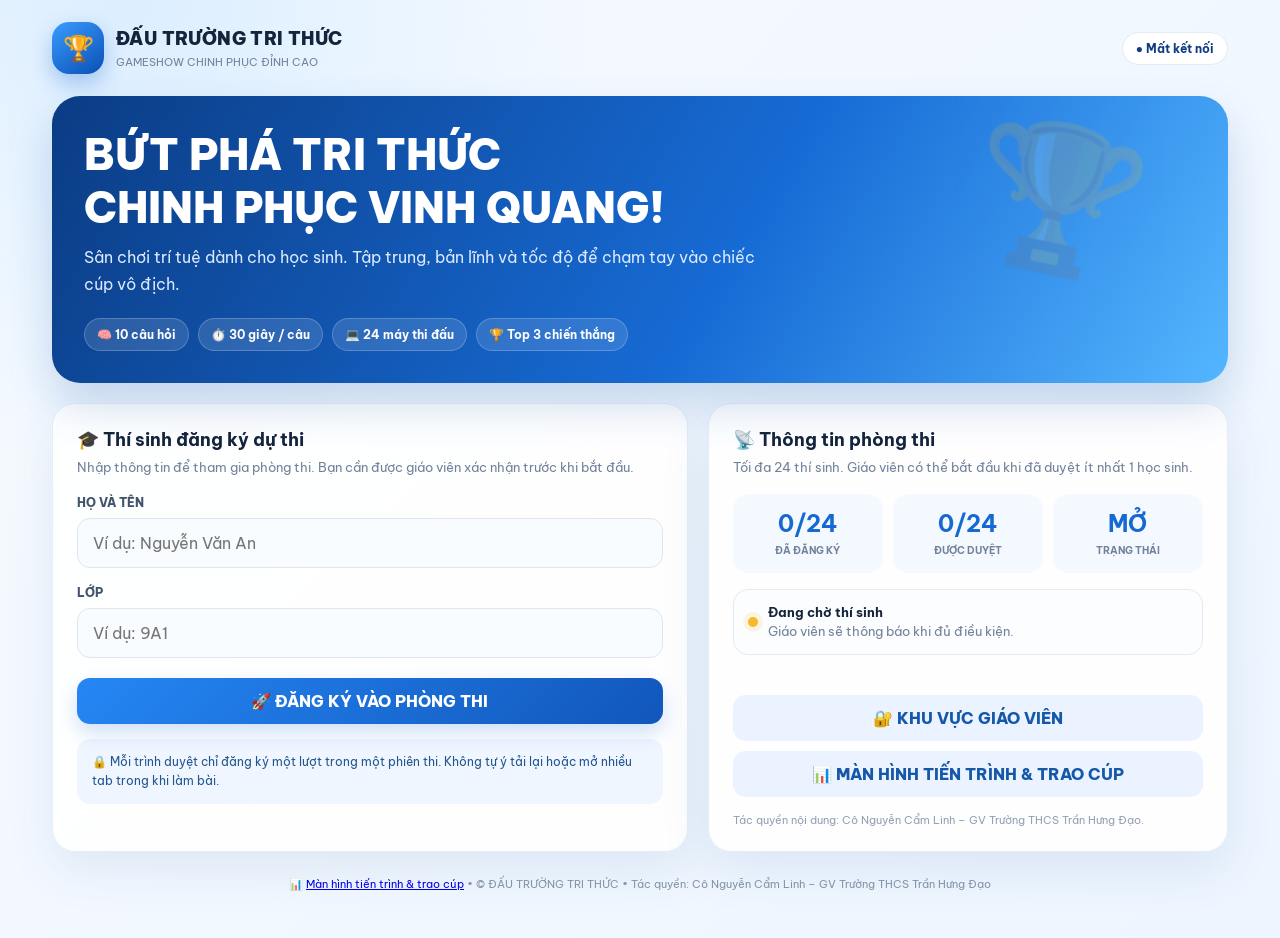
==== commit 26816407: "Update index.html" ====
--- a/index.html
+++ b/index.html
@@ -13,14 +13,12 @@
 .grid{display:grid;grid-template-columns:1.1fr .9fr;gap:20px;margin-top:20px}.card{background:#ffffffed;border:1px solid #e4edf8;border-radius:23px;padding:24px;box-shadow:var(--shadow)}.card h3{margin:0 0 6px;font-size:18px}.sub{color:var(--muted);font-size:13px;line-height:1.6}.field{margin-top:17px}.field label{display:block;font-size:12px;font-weight:800;margin-bottom:8px;color:#42546d}.field input,.field select{width:100%;border:1px solid #dce6f2;border-radius:13px;padding:14px 15px;outline:none;background:#f9fcff;color:var(--ink)}.field input:focus,.field select:focus{border-color:#5b9be9;box-shadow:0 0 0 4px #1769d215}.btn{padding:13px 18px;border-radius:13px;font-weight:800;transition:.2s;display:inline-flex;align-items:center;justify-content:center;gap:8px}.btn:hover{transform:translateY(-2px)}.primary{background:linear-gradient(135deg,#2587f4,#1156bb);color:white;box-shadow:0 9px 20px #1769d233}.soft{background:#eaf3ff;color:#1557a8}.danger{background:#fff0f1;color:#c13c4b}.success{background:#e8f8f0;color:#13784c}.full{width:100%;margin-top:20px}.notice{padding:13px 15px;border-radius:13px;background:#eff6ff;color:#24568e;font-size:12px;line-height:1.6;margin-top:15px}.status{display:flex;align-items:center;gap:10px;padding:14px;border:1px solid var(--line);border-radius:15px;margin-top:16px;background:#fbfdff}.dot{width:10px;height:10px;border-radius:50%;background:#f5b82e;box-shadow:0 0 0 5px #f5b82e22}.status strong{display:block;font-size:13px}.status small{color:var(--muted)}.stats{display:grid;grid-template-columns:repeat(3,1fr);gap:10px;margin-top:16px}.stat{padding:15px;border-radius:16px;background:#f4f8ff;text-align:center}.stat b{font-size:23px;color:var(--blue);display:block}.stat small{font-size:10px;color:var(--muted);font-weight:700}
 .waiting{text-align:center;padding:35px 20px}.pulse{width:74px;height:74px;margin:0 auto 18px;border-radius:24px;background:linear-gradient(145deg,#dff0ff,#fff);display:grid;place-items:center;font-size:34px;box-shadow:0 10px 30px #1769d222;animation:bob 2s infinite}@keyframes bob{50%{transform:translateY(-7px)}}.waiting h2{margin:0 0 8px}.waiting p{color:var(--muted);font-size:13px}
 .exam-head{display:flex;align-items:center;justify-content:space-between;gap:12px;flex-wrap:wrap}.student-chip{background:#edf5ff;border-radius:13px;padding:10px 14px;font-size:12px;font-weight:800;color:#1757a6}.timer{width:88px;height:88px;border-radius:50%;background:conic-gradient(var(--blue) var(--progress,100%),#e7eff9 0);display:grid;place-items:center;position:relative}.timer:before{content:"";position:absolute;inset:7px;border-radius:50%;background:white}.timer b{z-index:1;font-size:25px;color:var(--deep)}.qbar{height:8px;background:#eaf0f8;border-radius:20px;overflow:hidden;margin:20px 0}.qbar span{height:100%;display:block;background:linear-gradient(90deg,#3ba1ff,#1260c6);border-radius:20px;transition:width .3s}.qtitle{font-size:clamp(19px,3vw,27px);line-height:1.5;margin:22px 0;font-weight:800}.answers{display:grid;grid-template-columns:1fr 1fr;gap:13px}.answer{border:2px solid #e4edf8;border-radius:17px;background:#fbfdff;padding:17px;text-align:left;display:flex;gap:12px;align-items:center;min-height:72px;font-weight:700;color:#253b57;transition:.18s}.answer:hover{border-color:#8bbaf1;transform:translateY(-2px)}.answer .letter{width:34px;height:34px;flex:0 0 34px;border-radius:11px;background:#eaf3ff;color:#1765c6;display:grid;place-items:center;font-weight:900}.answer.selected{border-color:#1769d2;background:#edf6ff;box-shadow:0 0 0 3px #1769d21a}.answer:disabled{cursor:default}.exam-foot{display:flex;justify-content:space-between;align-items:center;gap:10px;margin-top:20px}.admin-layout{display:grid;grid-template-columns:220px 1fr;gap:18px}.side{background:linear-gradient(160deg,#0d3c83,#176bd5);border-radius:22px;padding:22px;color:white}.side h3{font-size:15px}.side p{font-size:12px;color:#d6e7ff;line-height:1.6}.admin-main{min-width:0}.toolbar{display:flex;gap:10px;flex-wrap:wrap;align-items:center;justify-content:space-between;margin-bottom:15px}.tablewrap{overflow:auto;border:1px solid var(--line);border-radius:15px}table{width:100%;border-collapse:collapse;min-width:620px}th,td{text-align:left;padding:12px 13px;border-bottom:1px solid #edf1f6;font-size:12px}th{background:#f4f8fd;color:#53667f;font-weight:800}td{background:#fff}.tag{padding:5px 9px;border-radius:30px;font-size:10px;font-weight:800;background:#fff4d8;color:#946500}.tag.ok{background:#e8f8ef;color:#14794d}.tag.no{background:#fff0f1;color:#bf3947}.actions{display:flex;gap:6px}.mini{padding:7px 9px;border-radius:9px;font-size:11px;font-weight:800}.result-podium{display:grid;grid-template-columns:1fr 1.1fr 1fr;gap:12px;align-items:end;margin:25px auto;max-width:760px}.pod{border-radius:20px 20px 14px 14px;text-align:center;padding:20px 10px;background:linear-gradient(180deg,#f5f9ff,#e7f1ff);border:1px solid #dbe9f9}.pod.first{padding-top:35px;background:linear-gradient(180deg,#fff7dc,#ffedaa);min-height:210px}.pod.second{min-height:170px}.pod.third{min-height:145px}.pod .cup{font-size:45px}.pod b{display:block;font-size:13px;margin:8px 0}.pod small{color:#64748b;font-size:11px}.muted{color:var(--muted)}.toast{position:fixed;bottom:20px;left:50%;transform:translate(-50%,20px);background:#14243b;color:#fff;padding:13px 18px;border-radius:13px;font-size:12px;opacity:0;pointer-events:none;transition:.25s;z-index:99;box-shadow:var(--shadow)}.toast.show{opacity:1;transform:translate(-50%,0)}.footer{text-align:center;color:#8493a7;font-size:11px;padding:25px}.copyright{font-size:11px;color:#91a0b4}
-
-.exam-gate{min-height:65vh;display:flex;flex-direction:column;align-items:center;justify-content:center;text-align:center;padding:30px;background:radial-gradient(circle at top,#e7f4ff,#fff 65%);border-radius:22px}.exam-gate .gate-icon{font-size:76px;margin-bottom:12px}.exam-gate h2{font-size:clamp(25px,4vw,40px);margin:0 0 10px;color:#0d3c83}.exam-gate p{max-width:650px;color:#61738b;line-height:1.8}.exam-mode{background:#071a35!important}.exam-mode .wrap{max-width:none;padding:0;min-height:100vh}.exam-mode .top,.exam-mode .footer{display:none!important}.exam-mode #exam{display:flex;flex-direction:column;justify-content:center;min-height:100vh;margin:0;border:0;border-radius:0;padding:clamp(18px,4vw,56px);background:linear-gradient(145deg,#f9fcff,#eaf4ff)}.exam-mode #examContent{width:min(1100px,100%);margin:auto}.exam-mode .exam-head{margin-bottom:20px}.finish-hero{background:radial-gradient(circle at 50% 0,#fff8d9,#fff 60%);border:1px solid #f2e4b5;border-radius:24px;padding:30px 20px;margin-bottom:20px}.finish-icon{font-size:72px;line-height:1.2;animation:bob 2s infinite}.finish-hero h2{font-size:clamp(27px,4vw,42px);color:#946300;margin:12px 0 8px}.finish-hero p{color:#68778c;line-height:1.7}.student-certificate{max-width:780px;margin:18px auto;padding:22px;border:1px solid #dce8f6;border-radius:20px;background:#fff;box-shadow:0 12px 35px #174d8b12;text-align:left}.student-certificate h3{margin:0 0 14px;color:#164b8d}.identity-grid{display:grid;grid-template-columns:repeat(2,minmax(0,1fr));gap:12px}.identity-item{padding:13px;border-radius:13px;background:#f4f8fd}.identity-item small{display:block;color:#71829a;font-size:10px;font-weight:800;margin-bottom:5px}.identity-item b{font-size:14px;overflow-wrap:anywhere}.finish-stats{display:grid;grid-template-columns:repeat(3,1fr);gap:12px;max-width:780px;margin:18px auto}.finish-stat{padding:18px 10px;border-radius:16px;background:#f4f8ff;border:1px solid #e3edf9}.finish-stat span{font-size:27px;display:block}.finish-stat b{font-size:22px;color:#155bb2;display:block;margin:5px 0}.finish-stat small{font-size:10px;color:#71829a;font-weight:800}.finish-note{font-size:13px;color:#62748b;margin:18px auto;max-width:700px}.disqualified-box{max-width:760px;margin:50px auto;text-align:center;padding:35px 22px;background:#fff;border:1px solid #ffd6d9;border-radius:24px;box-shadow:var(--shadow)}.disqualified-box .icon{font-size:68px}.disqualified-box h2{color:#bd2638}.admin-question-setting{display:flex;align-items:center;gap:10px;flex-wrap:wrap;background:#f4f8ff;border:1px solid #e2ebf7;padding:12px 14px;border-radius:14px;margin-top:14px}.admin-question-setting input{width:100px;padding:10px;border:1px solid #ccd9e9;border-radius:10px;font-weight:800;color:#164b8d}.admin-question-setting small{color:#65768d}
 @media(max-width:800px){.grid,.admin-layout{grid-template-columns:1fr}.side{display:none}.answers{grid-template-columns:1fr}.hero{padding:25px}.hero:after{right:-10px;font-size:100px}.wrap{padding:14px}.card{padding:19px}.result-podium{gap:6px}.pod{padding:14px 5px}.pod .cup{font-size:34px}}
 </style></head>
 <body><div class="wrap">
 <header class="top"><div class="brand"><div class="logo">🏆</div><div><h1>ĐẤU TRƯỜNG TRI THỨC</h1><small>GAMESHOW CHINH PHỤC ĐỈNH CAO</small></div></div><div class="pill" id="connection">● Đang kết nối</div></header>
 <section id="home">
-  <div class="hero"><h2>BỨT PHÁ TRI THỨC<br>CHINH PHỤC VINH QUANG!</h2><p>Sân chơi trí tuệ dành cho học sinh. Tập trung, bản lĩnh và tốc độ để chạm tay vào chiếc cúp vô địch.</p><div class="hero-tags"><span>🧠 Số câu theo cấu hình giáo viên</span><span>⏱️ 30 giây / câu</span><span>💻 24 máy thi đấu</span><span>🏆 Top 3 chiến thắng</span></div></div>
+  <div class="hero"><h2>BỨT PHÁ TRI THỨC<br>CHINH PHỤC VINH QUANG!</h2><p>Sân chơi trí tuệ dành cho học sinh. Tập trung, bản lĩnh và tốc độ để chạm tay vào chiếc cúp vô địch.</p><div class="hero-tags"><span>🧠 10 câu hỏi</span><span>⏱️ 30 giây / câu</span><span>💻 24 máy thi đấu</span><span>🏆 Top 3 chiến thắng</span></div></div>
   <div class="grid">
     <div class="card"><h3>🎓 Thí sinh đăng ký dự thi</h3><div class="sub">Nhập thông tin để tham gia phòng thi. Bạn cần được giáo viên xác nhận trước khi bắt đầu.</div>
       <div class="field"><label>HỌ VÀ TÊN</label><input id="studentName" maxlength="70" placeholder="Ví dụ: Nguyễn Văn An" autocomplete="name"></div>
@@ -33,7 +31,7 @@
       <div class="stats"><div class="stat"><b id="countJoined">0/24</b><small>ĐÃ ĐĂNG KÝ</small></div><div class="stat"><b id="countApproved">0/24</b><small>ĐƯỢC DUYỆT</small></div><div class="stat"><b id="roomState">MỞ</b><small>TRẠNG THÁI</small></div></div>
       <div class="status"><span class="dot" id="roomDot"></span><div><strong id="roomMessage">Đang chờ thí sinh</strong><small id="roomSub">Giáo viên sẽ thông báo khi đủ điều kiện.</small></div></div>
       <div style="margin-top:20px"><button class="btn soft full" onclick="showTeacherLogin()">🔐 KHU VỰC GIÁO VIÊN</button></div>
-      <a class="btn soft full" style="text-decoration:none;margin-top:10px" href="monitor.html">📺 MÀN HÌNH SỰ KIỆN</a>
+      <a class="btn soft full" style="text-decoration:none;margin-top:10px" href="monitor.html">📊 MÀN HÌNH TIẾN TRÌNH & TRAO CÚP</a>
       <div class="copyright" style="margin-top:16px">Tác quyền nội dung: Cô Nguyễn Cẩm Linh – GV Trường THCS Trần Hưng Đạo.</div>
     </div>
   </div>
@@ -42,15 +40,13 @@
 <section id="waiting" class="card waiting hidden"><div class="pulse">⏳</div><h2 id="waitingTitle">Bạn đã đăng ký thành công!</h2><p id="waitingText">Vui lòng chờ giáo viên xác nhận. Không đóng trình duyệt.</p><div class="pill" id="waitingName">Thí sinh</div></section>
 
 <section id="exam" class="card hidden">
-  <div id="fullscreenGate" class="exam-gate"><div class="gate-icon">🛡️</div><h2>VÀO PHÒNG THI TOÀN MÀN HÌNH</h2><p>Bài thi chỉ bắt đầu sau khi bạn chuyển sang chế độ toàn màn hình. Không thoát toàn màn hình, không chuyển tab hoặc rời khỏi cửa sổ thi. Mọi hành vi rời màn hình trong thời gian làm bài sẽ được ghi nhận là vi phạm và có thể bị loại.</p><div class="student-chip" id="gateStudent">👤 Thí sinh</div><button class="btn primary" style="margin-top:22px;min-width:260px" onclick="startExamFullscreen()">🔒 XÁC NHẬN VÀ BẮT ĐẦU THI</button></div>
-  <div id="examContent" class="hidden"><div class="exam-head"><div><div class="student-chip" id="examStudent">👤 Thí sinh</div><div class="sub" style="margin-top:8px" id="examMeta">Câu 1/10 • Đấu trường tri thức</div></div><div style="text-align:center"><div class="timer" id="timer"><b id="timeLeft">30</b></div><small class="muted">GIÂY CÒN LẠI</small></div></div>
+  <div class="exam-head"><div><div class="student-chip" id="examStudent">👤 Thí sinh</div><div class="sub" style="margin-top:8px" id="examMeta">Câu 1/10 • Đấu trường tri thức</div></div><div style="text-align:center"><div class="timer" id="timer"><b id="timeLeft">30</b></div><small class="muted">GIÂY CÒN LẠI</small></div></div>
   <div class="qbar"><span id="progress" style="width:10%"></span></div>
   <div class="qtitle" id="questionText">Đang tải câu hỏi...</div><div class="answers" id="answers"></div>
-  <div class="exam-foot"><span class="sub" id="answerHint">Chọn một đáp án phù hợp.</span><button class="btn primary" id="nextBtn" onclick="submitCurrentAnswer()" disabled>GỬI ĐÁP ÁN →</button></div></div>
+  <div class="exam-foot"><span class="sub" id="answerHint">Chọn một đáp án phù hợp.</span><button class="btn primary" id="nextBtn" onclick="submitCurrentAnswer()" disabled>GỬI ĐÁP ÁN →</button></div>
 </section>
 
-<section id="finished" class="card waiting hidden"><div class="finish-hero"><div class="finish-icon">🏆🎉</div><h2>CHÚC MỪNG BẠN ĐÃ HOÀN THÀNH!</h2><p id="finishedText">Bạn đã hoàn thành nhiệm vụ tại Đấu trường tri thức.</p><div style="font-size:28px;letter-spacing:8px;margin-top:12px">🌟 🥇 🎖️ 🏅 🌟</div></div><div class="student-certificate"><h3>🎓 THÔNG TIN THÍ SINH HOÀN THÀNH</h3><div class="identity-grid"><div class="identity-item"><small>HỌ VÀ TÊN</small><b id="finalName">—</b></div><div class="identity-item"><small>LỚP</small><b id="finalClass">—</b></div><div class="identity-item"><small>MÃ THÍ SINH</small><b id="finalStudentId">—</b></div><div class="identity-item"><small>TRẠNG THÁI</small><b>✅ ĐÃ HOÀN THÀNH</b></div></div></div><div class="finish-stats"><div class="finish-stat"><span>🎯</span><b id="finalCorrect">0</b><small>SỐ CÂU ĐÚNG</small></div><div class="finish-stat"><span>📚</span><b id="finalTotal">0</b><small>TỔNG SỐ CÂU</small></div><div class="finish-stat"><span>⏱️</span><b id="finalTime">--</b><small>THỜI GIAN</small></div></div><div class="finish-note">🎊 Cảm ơn bạn đã tham gia. Hãy tiếp tục nuôi dưỡng tinh thần học hỏi, bản lĩnh và khát vọng chinh phục tri thức!</div><div class="sub" id="finalFinishedAt"></div></section>
-<section id="disqualified" class="card hidden"><div class="disqualified-box"><div class="icon">🚫⚠️</div><h2>THÍ SINH ĐÃ BỊ LOẠI</h2><p id="disqualifiedText">Hệ thống ghi nhận hành vi rời khỏi màn hình thi. Bài làm đã bị dừng theo quy chế.</p><div class="student-chip" id="disqualifiedStudent">Thí sinh</div><p class="sub">Vui lòng liên hệ giáo viên coi thi để được hỗ trợ.</p></div></section>
+<section id="finished" class="card waiting hidden"><div class="pulse">🏁</div><h2>HOÀN THÀNH THỬ THÁCH!</h2><p id="finishedText">Bài thi đã được ghi nhận. Hãy chờ công bố kết quả từ giáo viên.</p><div class="stats"><div class="stat"><b id="finalCorrect">0/10</b><small>SỐ CÂU ĐÚNG</small></div><div class="stat"><b id="finalTime">--</b><small>THỜI GIAN</small></div><div class="stat"><b>✓</b><small>ĐÃ NỘP BÀI</small></div></div><a class="btn soft" href="monitor.html">🏆 XEM BẢNG TRAO CÚP</a></section>
 
 <section id="teacherLogin" class="card hidden" style="max-width:520px;margin:30px auto"><h3>🔐 Đăng nhập giáo viên</h3><p class="sub">Chỉ tài khoản quản trị mới được điều khiển cuộc thi.</p><div class="field"><label>TÊN ĐĂNG NHẬP</label><input id="teacherUser" autocomplete="username" placeholder="Tài khoản giáo viên"></div><div class="field"><label>MẬT KHẨU</label><input id="teacherPass" type="password" autocomplete="current-password" placeholder="Mật khẩu"></div><button class="btn primary full" onclick="teacherLogin()">ĐĂNG NHẬP</button><button class="btn soft full" onclick="goHome()">← Quay lại</button></section>
 
@@ -61,33 +57,26 @@
     <div class="stats"><div class="stat"><b id="adminJoined">0/24</b><small>ĐĂNG KÝ</small></div><div class="stat"><b id="adminApproved">0/24</b><small>ĐÃ DUYỆT</small></div><div class="stat"><b id="adminDone">0/24</b><small>ĐÃ HOÀN THÀNH</small></div></div>
     <div class="card" style="margin-top:17px"><div class="toolbar"><div><h3>👥 Danh sách thí sinh</h3><div class="sub">Duyệt hoặc từ chối từng học sinh.</div></div><button class="btn soft" onclick="refreshTeacher()">↻ Làm mới</button></div>
       <div class="tablewrap"><table><thead><tr><th>#</th><th>HỌ VÀ TÊN</th><th>LỚP</th><th>TRẠNG THÁI</th><th>THAO TÁC</th></tr></thead><tbody id="studentRows"><tr><td colspan="5">Chưa có dữ liệu</td></tr></tbody></table></div>
-      <div class="admin-question-setting"><b>📚 Số câu giao cho mỗi thí sinh:</b><input id="questionCountInput" type="number" min="1" max="10" value="10"><small id="questionLibraryInfo">Đang kiểm tra thư viện câu hỏi...</small></div>
       <div class="toolbar" style="margin-top:18px"><div><b>Điều khiển cuộc thi</b><div class="sub" id="adminState">Phòng thi đang mở.</div></div><div class="actions"><button class="btn primary" id="startBtn" onclick="startGame()">🚀 BẮT ĐẦU THI</button><button class="btn danger" onclick="resetGame()">↺ ĐẶT LẠI PHÒNG</button></div></div>
       <div class="notice">Lưu ý: Giáo viên có thể bắt đầu với số lượng đã duyệt thực tế (từ 1 đến 24). Danh sách đã duyệt tại thời điểm bắt đầu là danh sách thi chính thức.</div>
     </div>
     <div class="card" style="margin-top:17px"><div class="toolbar"><div><h3>🏆 Kết quả và bảng xếp hạng</h3><div class="sub">Ưu tiên số câu đúng, sau đó thời gian hoàn thành ngắn hơn.</div></div><button class="btn soft" onclick="refreshTeacher()">Cập nhật kết quả</button></div><div id="leaderboard"><p class="sub">Chưa có kết quả.</p></div></div>
   </div></div>
 </section>
-<div class="footer">📊 <a href="monitor.html">Màn hình thông báo cuộc thi</a> • © ĐẤU TRƯỜNG TRI THỨC • Tác quyền: Cô Nguyễn Cẩm Linh – GV Trường THCS Trần Hưng Đạo</div>
+<div class="footer">📊 <a href="monitor.html">Màn hình tiến trình & trao cúp</a> • © ĐẤU TRƯỜNG TRI THỨC • Tác quyền: Cô Nguyễn Cẩm Linh – GV Trường THCS Trần Hưng Đạo</div>
 </div><div class="toast" id="toast"></div>
 
 <script>
 /* CẤU HÌNH: dán URL Web App của Google Apps Script sau khi triển khai */
-const API_URL = "https://script.google.com/macros/s/AKfycbwBzw8WJNuZJUEEIGo9FSfzOePeyimN5khE0KiyC6nHTuqZzdHC2HtYjnEhfJjfh7U/exec";
+const API_URL = "https://script.google.com/macros/s/AKfycbyKmveCHaf8T6rwwLlYy7wjriPbQmgDHzyv3oPj3wJnQrFLIinVMSx4S99w0XRWRzbc/exec";
 const REQUIRED = 24;
 let studentToken = localStorage.getItem("dtt_student_token") || "";
 let teacherToken = sessionStorage.getItem("dtt_teacher_token") || "";
-let studentInfo = null, examState = null, selected = null, timerHandle = null, pollHandle = null, busy = false, examActive = false, violationSent = false;
+let studentInfo = null, examState = null, selected = null, timerHandle = null, pollHandle = null, busy = false;
 const $ = id => document.getElementById(id);
 function toast(msg){const el=$("toast");el.textContent=msg;el.classList.add("show");setTimeout(()=>el.classList.remove("show"),3000)}
-function show(id){["home","waiting","exam","finished","disqualified","teacherLogin","teacher"].forEach(x=>$(x).classList.add("hidden"));$(id).classList.remove("hidden")}
-function goHome(){leaveExamMode();show("home")}
-function leaveExamMode(){examActive=false;localStorage.removeItem("dtt_exam_active");document.body.classList.remove("exam-mode");if(document.fullscreenElement&&document.exitFullscreen){document.exitFullscreen().catch(()=>{});}}
-async function startExamFullscreen(){if(!examState)return;if(!document.documentElement.requestFullscreen){toast("Trình duyệt không hỗ trợ chế độ toàn màn hình. Vui lòng dùng Chrome hoặc Edge bản mới.");return}try{await document.documentElement.requestFullscreen();examActive=true;violationSent=false;localStorage.setItem("dtt_exam_active","1");document.body.classList.add("exam-mode");$("fullscreenGate").classList.add("hidden");$("examContent").classList.remove("hidden");renderQuestion(examState)}catch(e){toast("Không thể bật toàn màn hình. Hãy cho phép trình duyệt và thử lại.")}}
-async function handleExamViolation(reason){if(!examActive||violationSent)return;violationSent=true;examActive=false;localStorage.removeItem("dtt_exam_active");clearInterval(timerHandle);clearInterval(pollHandle);document.body.classList.remove("exam-mode");const who=examState&&examState.student?examState.student:studentInfo||{};$("disqualifiedStudent").textContent=(who.name||"Thí sinh")+" • "+(who.klass||"");$("disqualifiedText").textContent="Hệ thống ghi nhận vi phạm: "+reason+". Bài thi đã bị dừng và thí sinh bị loại khỏi phiên thi.";show("disqualified");try{await post("violation",{token:studentToken,reason})}catch(e){toast("Không gửi được biên bản vi phạm. Vui lòng báo giáo viên coi thi ngay.")}if(document.fullscreenElement&&document.exitFullscreen){try{await document.exitFullscreen()}catch(e){}}}
-document.addEventListener("fullscreenchange",()=>{if(examActive&&!document.fullscreenElement)handleExamViolation("Thoát chế độ toàn màn hình")});
-document.addEventListener("visibilitychange",()=>{if(examActive&&document.hidden)handleExamViolation("Chuyển tab hoặc ẩn trang thi")});
-window.addEventListener("blur",()=>{if(examActive)handleExamViolation("Rời khỏi cửa sổ trình duyệt đang thi")});
+function show(id){["home","waiting","exam","finished","teacherLogin","teacher"].forEach(x=>$(x).classList.add("hidden"));$(id).classList.remove("hidden")}
+function goHome(){show("home")}
 function checkConfig(){if(!API_URL.startsWith("https://script.google.com/")){toast("Vui lòng cấu hình API_URL trong index.html");return false}return true}
 function jsonp(params){return new Promise((resolve,reject)=>{const cb="dttcb_"+Math.random().toString(36).slice(2);const s=document.createElement("script");const timeout=setTimeout(()=>{cleanup();reject(new Error("Máy chủ không phản hồi"))},12000);function cleanup(){clearTimeout(timeout);delete window[cb];s.remove()}window[cb]=data=>{cleanup();resolve(data)};s.onerror=()=>{cleanup();reject(new Error("Không thể kết nối máy chủ"))};s.src=API_URL+"?"+new URLSearchParams({...params,callback:cb,ts:Date.now()});document.body.appendChild(s)})}
 async function post(action,data={}){if(!checkConfig())throw new Error("Chưa cấu hình máy chủ");const rid=crypto.randomUUID?crypto.randomUUID():Date.now()+"_"+Math.random();const body=new URLSearchParams({payload:JSON.stringify({action,rid,...data})});try{await fetch(API_URL,{method:"POST",mode:"no-cors",body})}catch(e){/* no-cors intentionally opaque; result is confirmed by polling */}for(let i=0;i<18;i++){await new Promise(r=>setTimeout(r,650));const res=await jsonp({action:"result",rid});if(res&&res.ready)return res.data}throw new Error("Máy chủ chưa xác nhận thao tác. Vui lòng thử lại.")}
@@ -95,23 +84,21 @@
 async function refreshPublic(){try{const s=await jsonp({action:"public"});$("connection").textContent="● Đã kết nối";$("countJoined").textContent=(s.joined||0)+"/24";$("countApproved").textContent=(s.approved||0)+"/24";$("roomState").textContent=s.phase==="running"?"ĐANG THI":s.phase==="finished"?"KẾT THÚC":"MỞ";$("roomMessage").textContent=s.phase==="running"?"Cuộc thi đang diễn ra":s.phase==="finished"?"Cuộc thi đã kết thúc":(s.approved||0)+"/24 học sinh đã được duyệt";$("roomSub").textContent=s.phase==="lobby"?"Giáo viên có thể bắt đầu sau khi duyệt ít nhất 1 học sinh.":"Hãy theo dõi hướng dẫn của giáo viên";$("roomDot").style.background=s.phase==="running"?"#16a36a":"#f5b82e"}catch(e){$("connection").textContent="● Mất kết nối";}}
 async function joinGame(){if(busy)return;const name=$("studentName").value.trim(),klass=$("studentClass").value.trim();if(name.length<2||!klass){toast("Vui lòng nhập họ tên và lớp");return}busy=true;$("joinBtn").disabled=true;try{const clientId=localStorage.getItem("dtt_client_id")||crypto.randomUUID();localStorage.setItem("dtt_client_id",clientId);const r=await post("register",{name,klass,clientId});if(!r.ok)throw new Error(r.message||"Không thể đăng ký");studentToken=r.token;studentInfo={name,klass};localStorage.setItem("dtt_student_token",studentToken);$("waitingName").textContent=name+" • "+klass;show("waiting");$("waitingTitle").textContent="Đăng ký thành công!";$("waitingText").textContent="Vui lòng chờ giáo viên xác nhận. Không đóng trình duyệt.";startStudentPolling()}catch(e){toast(e.message)}finally{busy=false;$("joinBtn").disabled=false}}
 function startStudentPolling(){clearInterval(pollHandle);pollHandle=setInterval(checkStudentState,1800);checkStudentState()}
-async function checkStudentState(){if(!studentToken)return;try{const s=await apiState();if(!s.ok)return;if(s.status==="rejected"){toast("Giáo viên chưa chấp nhận đăng ký");localStorage.removeItem("dtt_student_token");studentToken="";clearInterval(pollHandle);goHome();return}if(s.status==="approved"&&s.phase==="lobby"){$("waitingTitle").textContent="Bạn đã được giáo viên duyệt!";$("waitingText").textContent="Hãy giữ nguyên màn hình. Cuộc thi sẽ bắt đầu khi giáo viên phát lệnh."; }if(s.phase==="running"&&s.status==="approved"){if(localStorage.getItem("dtt_exam_active")==="1"){studentInfo=s.student;examState=s;examActive=true;await handleExamViolation("Tải lại hoặc mở lại trang trong khi đang làm bài");return}clearInterval(pollHandle);studentInfo=s.student;examState=s;$("gateStudent").textContent="👤 "+s.student.name+" • "+s.student.klass;show("exam");$("fullscreenGate").classList.remove("hidden");$("examContent").classList.add("hidden") }if(s.status==="done"){clearInterval(pollHandle);leaveExamMode();renderFinished(s)}if(s.status==="disqualified"){clearInterval(pollHandle);leaveExamMode();$("disqualifiedStudent").textContent=(s.student?.name||"Thí sinh")+" • "+(s.student?.klass||"");show("disqualified");}}catch(e){}}
-function renderQuestion(s){examState=s;selected=null;const q=s.question;if(!q){checkStudentState();return}$("examStudent").textContent="👤 "+s.student.name+" • "+s.student.klass;const total=s.totalQuestions||10;$("examMeta").textContent=`Câu ${s.index+1}/${total} • Đấu trường tri thức`;$("questionText").textContent=q.text;$("progress").style.width=(((s.index+1)/total)*100)+"%";$("answers").innerHTML="";["A","B","C","D"].forEach((k)=>{const b=document.createElement("button");b.className="answer";b.innerHTML=`<span class="letter">${k}</span><span></span>`;b.querySelector("span:last-child").textContent=q[k];b.onclick=()=>{selected=k;document.querySelectorAll(".answer").forEach(x=>x.classList.remove("selected"));b.classList.add("selected");$("nextBtn").disabled=false};$("answers").appendChild(b)});$("nextBtn").disabled=true;$("answerHint").textContent="Chọn một đáp án rồi nhấn GỬI ĐÁP ÁN.";startTimer(s.deadline)}
+async function checkStudentState(){if(!studentToken)return;try{const s=await apiState();if(!s.ok)return;if(s.status==="rejected"){toast("Giáo viên chưa chấp nhận đăng ký");localStorage.removeItem("dtt_student_token");studentToken="";clearInterval(pollHandle);goHome();return}if(s.status==="approved"&&s.phase==="lobby"){$("waitingTitle").textContent="Bạn đã được giáo viên duyệt!";$("waitingText").textContent="Hãy giữ nguyên màn hình. Cuộc thi sẽ bắt đầu khi giáo viên phát lệnh."; }if(s.phase==="running"&&s.status==="approved"){clearInterval(pollHandle);studentInfo=s.student;examState=s;show("exam");renderQuestion(s)}if(s.status==="done"||s.status==="timeout"){clearInterval(pollHandle);show("finished");$("finalCorrect").textContent=(s.correct||0)+"/10";$("finalTime").textContent=formatTime(s.elapsedMs||0);$("finishedText").textContent="Kết quả đã được lưu. Giáo viên sẽ công bố bảng xếp hạng.";}}catch(e){}}
+function renderQuestion(s){examState=s;selected=null;const q=s.question;if(!q){checkStudentState();return}$("examStudent").textContent="👤 "+s.student.name+" • "+s.student.klass;$("examMeta").textContent=`Câu ${s.index+1}/10 • Đấu trường tri thức`;$("questionText").textContent=q.text;$("progress").style.width=((s.index+1)*10)+"%";$("answers").innerHTML="";["A","B","C","D"].forEach((k)=>{const b=document.createElement("button");b.className="answer";b.innerHTML=`<span class="letter">${k}</span><span></span>`;b.querySelector("span:last-child").textContent=q[k];b.onclick=()=>{selected=k;document.querySelectorAll(".answer").forEach(x=>x.classList.remove("selected"));b.classList.add("selected");$("nextBtn").disabled=false};$("answers").appendChild(b)});$("nextBtn").disabled=true;$("answerHint").textContent="Chọn một đáp án rồi nhấn GỬI ĐÁP ÁN.";startTimer(s.deadline)}
 function startTimer(deadline){clearInterval(timerHandle);function tick(){const left=Math.max(0,Math.ceil((deadline-Date.now())/1000));$("timeLeft").textContent=left;$("timer").style.setProperty("--progress",(left/30*100)+"%");if(left<=0){clearInterval(timerHandle);submitCurrentAnswer(true)}}tick();timerHandle=setInterval(tick,200)}
-async function submitCurrentAnswer(timeout=false){if(busy||!examState)return;busy=true;clearInterval(timerHandle);$("nextBtn").disabled=true;document.querySelectorAll(".answer").forEach(x=>x.disabled=true);try{const r=await post("answer",{token:studentToken,questionIndex:examState.index,answer:timeout?"":(selected||""),timeout});if(!r.ok)throw new Error(r.message||"Không thể gửi đáp án");if(r.done){clearInterval(pollHandle);leaveExamMode();renderFinished({status:"done",student:r.student||examState.student,correct:r.correct,totalQuestions:r.totalQuestions||examState.totalQuestions,elapsedMs:r.elapsedMs,finishedAt:Date.now()})}else renderQuestion(r.state)}catch(e){toast(e.message);checkStudentState()}finally{busy=false}}
+async function submitCurrentAnswer(timeout=false){if(busy||!examState)return;busy=true;clearInterval(timerHandle);$("nextBtn").disabled=true;document.querySelectorAll(".answer").forEach(x=>x.disabled=true);try{const r=await post("answer",{token:studentToken,questionIndex:examState.index,answer:timeout?"":(selected||""),timeout});if(!r.ok)throw new Error(r.message||"Không thể gửi đáp án");if(r.done){show("finished");$("finalCorrect").textContent=r.correct+"/10";$("finalTime").textContent=formatTime(r.elapsedMs);$("finishedText").textContent="Bạn đã hoàn thành bài thi. Kết quả đã được ghi nhận.";clearInterval(pollHandle)}else renderQuestion(r.state)}catch(e){toast(e.message);checkStudentState()}finally{busy=false}}
 function formatTime(ms){const sec=Math.max(0,Math.floor(ms/1000));return Math.floor(sec/60)+" phút "+String(sec%60).padStart(2,"0")+" giây"}
-function renderFinished(s){const st=s.student||studentInfo||{};const total=Number(s.totalQuestions)||10;$("finalName").textContent=st.name||"—";$("finalClass").textContent=st.klass||"—";$("finalStudentId").textContent=st.id||"Đã xác thực";$("finalCorrect").textContent=(Number(s.correct)||0);$("finalTotal").textContent=total;$("finalTime").textContent=formatTime(s.elapsedMs||0);$("finalFinishedAt").textContent=s.finishedAt?"🕒 Hoàn thành lúc: "+new Date(Number(s.finishedAt)).toLocaleString("vi-VN"):"✅ Bài làm đã được hệ thống ghi nhận.";$("finishedText").textContent="Chúc mừng "+(st.name||"bạn")+" lớp "+(st.klass||"")+" đã hoàn thành "+total+" câu hỏi của Đấu trường tri thức!";show("finished")}
 function showTeacherLogin(){show("teacherLogin")}
 async function teacherLogin(){try{const r=await post("teacherLogin",{username:$("teacherUser").value.trim(),password:$("teacherPass").value});if(!r.ok)throw new Error(r.message||"Sai thông tin đăng nhập");teacherToken=r.token;sessionStorage.setItem("dtt_teacher_token",teacherToken);show("teacher");refreshTeacher();clearInterval(pollHandle);pollHandle=setInterval(refreshTeacher,2500)}catch(e){toast(e.message)}}
 function teacherLogout(){teacherToken="";sessionStorage.removeItem("dtt_teacher_token");clearInterval(pollHandle);goHome()}
 async function teacherCall(action,data={}){return post(action,{teacherToken,...data})}
 async function refreshTeacher(){if(!teacherToken)return;try{const s=await jsonp({action:"teacherState",teacherToken});if(!s.ok){teacherLogout();return}renderTeacher(s)}catch(e){}}
-function renderTeacher(s){const available=Number(s.availableQuestionCount)||0;$("questionCountInput").max=Math.max(1,available);if(!$("questionCountInput").dataset.touched){$("questionCountInput").value=Math.min(10,available||10)}$("questionLibraryInfo").textContent="Thư viện hiện có "+available+" câu hợp lệ. Chọn từ 1 đến "+available+" câu cho phiên thi.";$("adminJoined").textContent=s.students.filter(p=>p.status!=="rejected").length+"/24";$("adminApproved").textContent=s.approved+"/24";$("adminDone").textContent=s.done+"/24";$("adminState").textContent=s.phase==="lobby"?"Phòng chờ – giáo viên có thể bắt đầu khi đã duyệt ít nhất 1 học sinh.":s.phase==="running"?"Cuộc thi đang diễn ra – đề thi gồm "+(s.questionCount||10)+" câu.":"Cuộc thi đã kết thúc."; $("startBtn").disabled=!(s.phase==="lobby"&&s.approved>=1);$("startBtn").style.opacity=$("startBtn").disabled?".45":"1";$("startBtn").textContent="🚀 BẮT ĐẦU THI ("+(s.approved||0)+")";$("studentRows").innerHTML="";s.students.forEach((p,i)=>{const tr=document.createElement("tr");const status=p.status==="approved"?"Đã duyệt":p.status==="pending"?"Chờ duyệt":p.status==="done"?"Hoàn thành":p.status==="rejected"?"Từ chối":p.status==="disqualified"?"Đã bị loại":p.status;const tag=p.status==="approved"||p.status==="done"?"ok":p.status==="rejected"?"no":"";tr.innerHTML=`<td>${i+1}</td><td class="name"></td><td class="klass"></td><td><span class="tag ${tag}">${status}</span></td><td><div class="actions"></div></td>`;tr.querySelector(".name").textContent=p.name;tr.querySelector(".klass").textContent=p.klass;const a=tr.querySelector(".actions");if(s.phase==="lobby"&&p.status==="pending"){const yes=document.createElement("button");yes.className="mini success";yes.textContent="Duyệt";yes.onclick=()=>approve(p.id,true);const no=document.createElement("button");no.className="mini danger";no.textContent="Từ chối";no.onclick=()=>approve(p.id,false);a.append(yes,no)}$("studentRows").appendChild(tr)});renderLeaderboard(s.results||[])}
+function renderTeacher(s){$("adminJoined").textContent=s.students.length+"/24";$("adminApproved").textContent=s.approved+"/24";$("adminDone").textContent=s.done+"/24";$("adminState").textContent=s.phase==="lobby"?"Phòng chờ – giáo viên có thể bắt đầu khi đã duyệt ít nhất 1 học sinh.":s.phase==="running"?"Cuộc thi đang diễn ra.":"Cuộc thi đã kết thúc."; $("startBtn").disabled=!(s.phase==="lobby"&&s.approved>=1);$("startBtn").style.opacity=$("startBtn").disabled?".45":"1";$("startBtn").textContent="🚀 BẮT ĐẦU THI ("+(s.approved||0)+")";$("studentRows").innerHTML="";s.students.forEach((p,i)=>{const tr=document.createElement("tr");const status=p.status==="approved"?"Đã duyệt":p.status==="pending"?"Chờ duyệt":p.status==="done"?"Hoàn thành":p.status==="rejected"?"Từ chối":p.status;const tag=p.status==="approved"||p.status==="done"?"ok":p.status==="rejected"?"no":"";tr.innerHTML=`<td>${i+1}</td><td class="name"></td><td class="klass"></td><td><span class="tag ${tag}">${status}</span></td><td><div class="actions"></div></td>`;tr.querySelector(".name").textContent=p.name;tr.querySelector(".klass").textContent=p.klass;const a=tr.querySelector(".actions");if(s.phase==="lobby"&&p.status==="pending"){const yes=document.createElement("button");yes.className="mini success";yes.textContent="Duyệt";yes.onclick=()=>approve(p.id,true);const no=document.createElement("button");no.className="mini danger";no.textContent="Từ chối";no.onclick=()=>approve(p.id,false);a.append(yes,no)}$("studentRows").appendChild(tr)});renderLeaderboard(s.results||[])}
 async function approve(id,yes){try{const r=await teacherCall("approve",{studentId:id,approved:yes});if(!r.ok)throw new Error(r.message);toast(yes?"Đã duyệt học sinh":"Đã từ chối học sinh");refreshTeacher()}catch(e){toast(e.message)}}
-async function startGame(){const count=Math.floor(Number($("questionCountInput").value)||0);const max=Math.floor(Number($("questionCountInput").max)||0);if(count<1||count>max){toast("Số câu thi phải từ 1 đến "+max+" câu hợp lệ trong thư viện.");return}if(!confirm("Bắt đầu cuộc thi với "+count+" câu hỏi cho "+($("adminApproved").textContent||"0")+" học sinh đã được duyệt? Hệ thống sẽ chọn ngẫu nhiên cùng một bộ câu hỏi cho tất cả thí sinh."))return;try{const r=await teacherCall("start",{questionCount:count});if(!r.ok)throw new Error(r.message);toast("Đã phát lệnh bắt đầu cuộc thi!");refreshTeacher()}catch(e){toast(e.message)}}
+async function startGame(){if(!confirm("Bắt đầu cuộc thi cho "+($("adminApproved").textContent||"0")+" học sinh đã được duyệt? Danh sách này sẽ được khóa cho phiên thi."))return;try{const r=await teacherCall("start");if(!r.ok)throw new Error(r.message);toast("Đã phát lệnh bắt đầu cuộc thi!");refreshTeacher()}catch(e){toast(e.message)}}
 async function resetGame(){if(!confirm("Đặt lại phòng thi sẽ xóa phiên hiện tại và kết quả trong phiên. Bạn chắc chắn?"))return;try{const r=await teacherCall("reset");if(!r.ok)throw new Error(r.message);toast("Đã đặt lại phòng thi");refreshTeacher()}catch(e){toast(e.message)}}
-function renderLeaderboard(results){const box=$("leaderboard");if(!results.length){box.innerHTML='<p class="sub">Chưa có kết quả hoàn thành.</p>';return}const medals=["🥇","🥈","🥉"];let html='<div class="result-podium">';const order=[1,0,2];order.forEach((idx)=>{const r=results[idx];if(!r)return;html+=`<div class="pod ${idx===0?"first":idx===1?"second":"third"}"><div class="cup">${medals[idx]}</div><b class="rankname"></b><small>${r.correct}/${r.totalQuestions||10} câu đúng<br>${formatTime(r.elapsedMs)}</small></div>`});html+='</div><div class="tablewrap"><table><thead><tr><th>HẠNG</th><th>HỌ VÀ TÊN</th><th>LỚP</th><th>ĐÚNG</th><th>THỜI GIAN</th></tr></thead><tbody>';results.forEach((r,i)=>{html+=`<tr><td>${i+1}</td><td>${escapeHtml(r.name)}</td><td>${escapeHtml(r.klass)}</td><td>${r.correct}/${r.totalQuestions||10}</td><td>${formatTime(r.elapsedMs)}</td></tr>`});html+='</tbody></table></div>';box.innerHTML=html;const names=box.querySelectorAll(".rankname");order.forEach((idx,j)=>{if(results[idx]&&names[j])names[j].textContent=results[idx].name})}
+function renderLeaderboard(results){const box=$("leaderboard");if(!results.length){box.innerHTML='<p class="sub">Chưa có kết quả hoàn thành.</p>';return}const medals=["🥇","🥈","🥉"];let html='<div class="result-podium">';const order=[1,0,2];order.forEach((idx)=>{const r=results[idx];if(!r)return;html+=`<div class="pod ${idx===0?"first":idx===1?"second":"third"}"><div class="cup">${medals[idx]}</div><b class="rankname"></b><small>${r.correct}/10 câu đúng<br>${formatTime(r.elapsedMs)}</small></div>`});html+='</div><div class="tablewrap"><table><thead><tr><th>HẠNG</th><th>HỌ VÀ TÊN</th><th>LỚP</th><th>ĐÚNG</th><th>THỜI GIAN</th></tr></thead><tbody>';results.forEach((r,i)=>{html+=`<tr><td>${i+1}</td><td>${escapeHtml(r.name)}</td><td>${escapeHtml(r.klass)}</td><td>${r.correct}/10</td><td>${formatTime(r.elapsedMs)}</td></tr>`});html+='</tbody></table></div>';box.innerHTML=html;const names=box.querySelectorAll(".rankname");order.forEach((idx,j)=>{if(results[idx]&&names[j])names[j].textContent=results[idx].name})}
 function escapeHtml(s){return String(s).replace(/[&<>"']/g,c=>({"&":"&amp;","<":"&lt;",">":"&gt;",'"':"&quot;","'":"&#39;"}[c]))}
-$("questionCountInput").addEventListener("input",()=>{$("questionCountInput").dataset.touched="1"});
 window.addEventListener("load",()=>{refreshPublic();setInterval(refreshPublic,5000);if(studentToken){show("waiting");startStudentPolling()}if(teacherToken){show("teacher");refreshTeacher();pollHandle=setInterval(refreshTeacher,2500)}});
-</script></body></html>+</script></body></html>
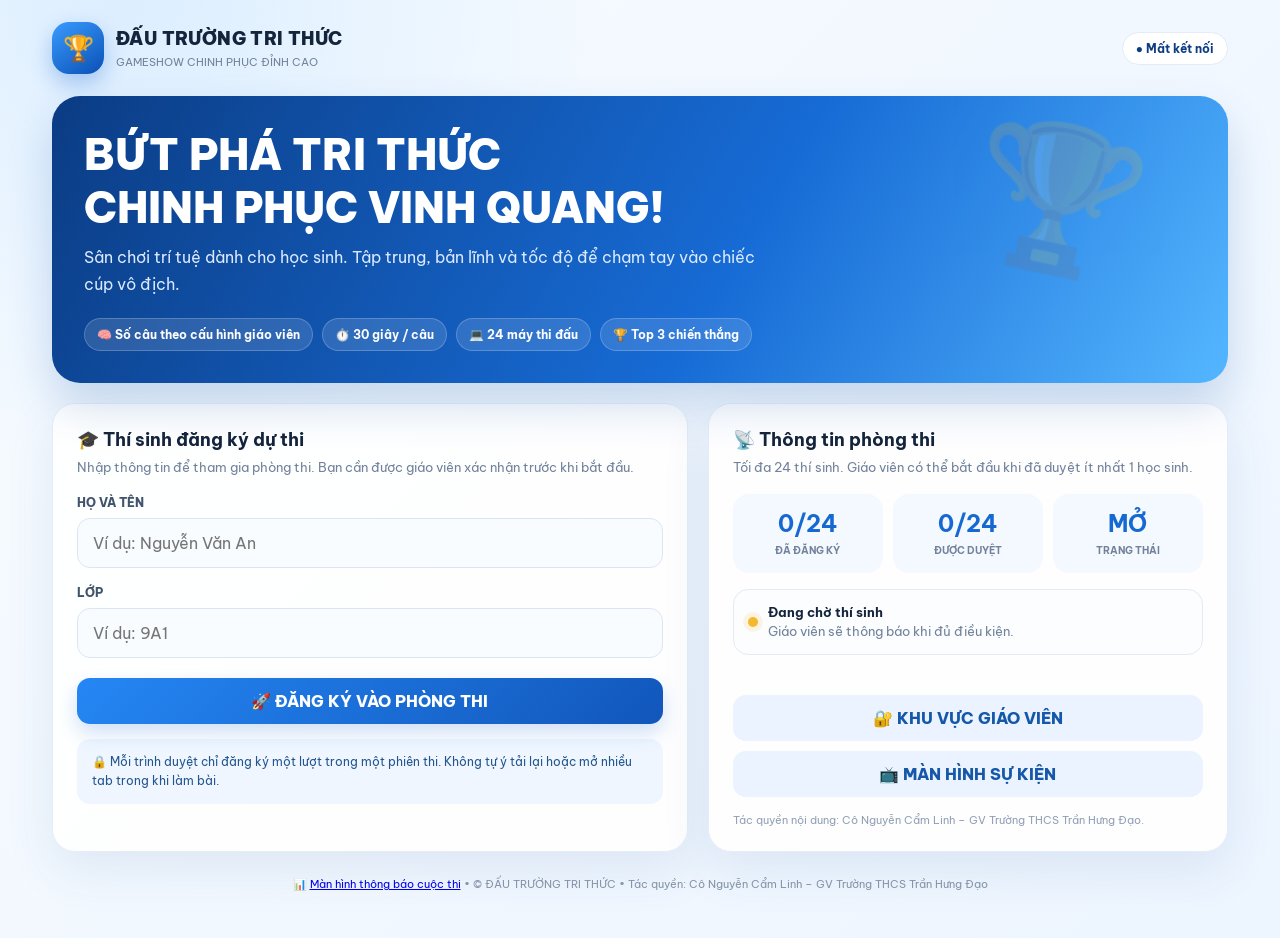
==== commit 4b587139: "Update index.html" ====
--- a/index.html
+++ b/index.html
@@ -13,12 +13,14 @@
 .grid{display:grid;grid-template-columns:1.1fr .9fr;gap:20px;margin-top:20px}.card{background:#ffffffed;border:1px solid #e4edf8;border-radius:23px;padding:24px;box-shadow:var(--shadow)}.card h3{margin:0 0 6px;font-size:18px}.sub{color:var(--muted);font-size:13px;line-height:1.6}.field{margin-top:17px}.field label{display:block;font-size:12px;font-weight:800;margin-bottom:8px;color:#42546d}.field input,.field select{width:100%;border:1px solid #dce6f2;border-radius:13px;padding:14px 15px;outline:none;background:#f9fcff;color:var(--ink)}.field input:focus,.field select:focus{border-color:#5b9be9;box-shadow:0 0 0 4px #1769d215}.btn{padding:13px 18px;border-radius:13px;font-weight:800;transition:.2s;display:inline-flex;align-items:center;justify-content:center;gap:8px}.btn:hover{transform:translateY(-2px)}.primary{background:linear-gradient(135deg,#2587f4,#1156bb);color:white;box-shadow:0 9px 20px #1769d233}.soft{background:#eaf3ff;color:#1557a8}.danger{background:#fff0f1;color:#c13c4b}.success{background:#e8f8f0;color:#13784c}.full{width:100%;margin-top:20px}.notice{padding:13px 15px;border-radius:13px;background:#eff6ff;color:#24568e;font-size:12px;line-height:1.6;margin-top:15px}.status{display:flex;align-items:center;gap:10px;padding:14px;border:1px solid var(--line);border-radius:15px;margin-top:16px;background:#fbfdff}.dot{width:10px;height:10px;border-radius:50%;background:#f5b82e;box-shadow:0 0 0 5px #f5b82e22}.status strong{display:block;font-size:13px}.status small{color:var(--muted)}.stats{display:grid;grid-template-columns:repeat(3,1fr);gap:10px;margin-top:16px}.stat{padding:15px;border-radius:16px;background:#f4f8ff;text-align:center}.stat b{font-size:23px;color:var(--blue);display:block}.stat small{font-size:10px;color:var(--muted);font-weight:700}
 .waiting{text-align:center;padding:35px 20px}.pulse{width:74px;height:74px;margin:0 auto 18px;border-radius:24px;background:linear-gradient(145deg,#dff0ff,#fff);display:grid;place-items:center;font-size:34px;box-shadow:0 10px 30px #1769d222;animation:bob 2s infinite}@keyframes bob{50%{transform:translateY(-7px)}}.waiting h2{margin:0 0 8px}.waiting p{color:var(--muted);font-size:13px}
 .exam-head{display:flex;align-items:center;justify-content:space-between;gap:12px;flex-wrap:wrap}.student-chip{background:#edf5ff;border-radius:13px;padding:10px 14px;font-size:12px;font-weight:800;color:#1757a6}.timer{width:88px;height:88px;border-radius:50%;background:conic-gradient(var(--blue) var(--progress,100%),#e7eff9 0);display:grid;place-items:center;position:relative}.timer:before{content:"";position:absolute;inset:7px;border-radius:50%;background:white}.timer b{z-index:1;font-size:25px;color:var(--deep)}.qbar{height:8px;background:#eaf0f8;border-radius:20px;overflow:hidden;margin:20px 0}.qbar span{height:100%;display:block;background:linear-gradient(90deg,#3ba1ff,#1260c6);border-radius:20px;transition:width .3s}.qtitle{font-size:clamp(19px,3vw,27px);line-height:1.5;margin:22px 0;font-weight:800}.answers{display:grid;grid-template-columns:1fr 1fr;gap:13px}.answer{border:2px solid #e4edf8;border-radius:17px;background:#fbfdff;padding:17px;text-align:left;display:flex;gap:12px;align-items:center;min-height:72px;font-weight:700;color:#253b57;transition:.18s}.answer:hover{border-color:#8bbaf1;transform:translateY(-2px)}.answer .letter{width:34px;height:34px;flex:0 0 34px;border-radius:11px;background:#eaf3ff;color:#1765c6;display:grid;place-items:center;font-weight:900}.answer.selected{border-color:#1769d2;background:#edf6ff;box-shadow:0 0 0 3px #1769d21a}.answer:disabled{cursor:default}.exam-foot{display:flex;justify-content:space-between;align-items:center;gap:10px;margin-top:20px}.admin-layout{display:grid;grid-template-columns:220px 1fr;gap:18px}.side{background:linear-gradient(160deg,#0d3c83,#176bd5);border-radius:22px;padding:22px;color:white}.side h3{font-size:15px}.side p{font-size:12px;color:#d6e7ff;line-height:1.6}.admin-main{min-width:0}.toolbar{display:flex;gap:10px;flex-wrap:wrap;align-items:center;justify-content:space-between;margin-bottom:15px}.tablewrap{overflow:auto;border:1px solid var(--line);border-radius:15px}table{width:100%;border-collapse:collapse;min-width:620px}th,td{text-align:left;padding:12px 13px;border-bottom:1px solid #edf1f6;font-size:12px}th{background:#f4f8fd;color:#53667f;font-weight:800}td{background:#fff}.tag{padding:5px 9px;border-radius:30px;font-size:10px;font-weight:800;background:#fff4d8;color:#946500}.tag.ok{background:#e8f8ef;color:#14794d}.tag.no{background:#fff0f1;color:#bf3947}.actions{display:flex;gap:6px}.mini{padding:7px 9px;border-radius:9px;font-size:11px;font-weight:800}.result-podium{display:grid;grid-template-columns:1fr 1.1fr 1fr;gap:12px;align-items:end;margin:25px auto;max-width:760px}.pod{border-radius:20px 20px 14px 14px;text-align:center;padding:20px 10px;background:linear-gradient(180deg,#f5f9ff,#e7f1ff);border:1px solid #dbe9f9}.pod.first{padding-top:35px;background:linear-gradient(180deg,#fff7dc,#ffedaa);min-height:210px}.pod.second{min-height:170px}.pod.third{min-height:145px}.pod .cup{font-size:45px}.pod b{display:block;font-size:13px;margin:8px 0}.pod small{color:#64748b;font-size:11px}.muted{color:var(--muted)}.toast{position:fixed;bottom:20px;left:50%;transform:translate(-50%,20px);background:#14243b;color:#fff;padding:13px 18px;border-radius:13px;font-size:12px;opacity:0;pointer-events:none;transition:.25s;z-index:99;box-shadow:var(--shadow)}.toast.show{opacity:1;transform:translate(-50%,0)}.footer{text-align:center;color:#8493a7;font-size:11px;padding:25px}.copyright{font-size:11px;color:#91a0b4}
+
+.exam-gate{min-height:65vh;display:flex;flex-direction:column;align-items:center;justify-content:center;text-align:center;padding:30px;background:radial-gradient(circle at top,#e7f4ff,#fff 65%);border-radius:22px}.exam-gate .gate-icon{font-size:76px;margin-bottom:12px}.exam-gate h2{font-size:clamp(25px,4vw,40px);margin:0 0 10px;color:#0d3c83}.exam-gate p{max-width:650px;color:#61738b;line-height:1.8}.exam-mode{background:#071a35!important}.exam-mode .wrap{max-width:none;padding:0;min-height:100vh}.exam-mode .top,.exam-mode .footer{display:none!important}.exam-mode #exam{display:flex;flex-direction:column;justify-content:center;min-height:100vh;margin:0;border:0;border-radius:0;padding:clamp(18px,4vw,56px);background:linear-gradient(145deg,#f9fcff,#eaf4ff)}.exam-mode #examContent{width:min(1100px,100%);margin:auto}.exam-mode .exam-head{margin-bottom:20px}.finish-hero{background:radial-gradient(circle at 50% 0,#fff8d9,#fff 60%);border:1px solid #f2e4b5;border-radius:24px;padding:30px 20px;margin-bottom:20px}.finish-icon{font-size:72px;line-height:1.2;animation:bob 2s infinite}.finish-hero h2{font-size:clamp(27px,4vw,42px);color:#946300;margin:12px 0 8px}.finish-hero p{color:#68778c;line-height:1.7}.student-certificate{max-width:780px;margin:18px auto;padding:22px;border:1px solid #dce8f6;border-radius:20px;background:#fff;box-shadow:0 12px 35px #174d8b12;text-align:left}.student-certificate h3{margin:0 0 14px;color:#164b8d}.identity-grid{display:grid;grid-template-columns:repeat(2,minmax(0,1fr));gap:12px}.identity-item{padding:13px;border-radius:13px;background:#f4f8fd}.identity-item small{display:block;color:#71829a;font-size:10px;font-weight:800;margin-bottom:5px}.identity-item b{font-size:14px;overflow-wrap:anywhere}.finish-stats{display:grid;grid-template-columns:repeat(3,1fr);gap:12px;max-width:780px;margin:18px auto}.finish-stat{padding:18px 10px;border-radius:16px;background:#f4f8ff;border:1px solid #e3edf9}.finish-stat span{font-size:27px;display:block}.finish-stat b{font-size:22px;color:#155bb2;display:block;margin:5px 0}.finish-stat small{font-size:10px;color:#71829a;font-weight:800}.finish-note{font-size:13px;color:#62748b;margin:18px auto;max-width:700px}.disqualified-box{max-width:760px;margin:50px auto;text-align:center;padding:35px 22px;background:#fff;border:1px solid #ffd6d9;border-radius:24px;box-shadow:var(--shadow)}.disqualified-box .icon{font-size:68px}.disqualified-box h2{color:#bd2638}.admin-question-setting{display:flex;align-items:center;gap:10px;flex-wrap:wrap;background:#f4f8ff;border:1px solid #e2ebf7;padding:12px 14px;border-radius:14px;margin-top:14px}.admin-question-setting input{width:100px;padding:10px;border:1px solid #ccd9e9;border-radius:10px;font-weight:800;color:#164b8d}.admin-question-setting small{color:#65768d}
 @media(max-width:800px){.grid,.admin-layout{grid-template-columns:1fr}.side{display:none}.answers{grid-template-columns:1fr}.hero{padding:25px}.hero:after{right:-10px;font-size:100px}.wrap{padding:14px}.card{padding:19px}.result-podium{gap:6px}.pod{padding:14px 5px}.pod .cup{font-size:34px}}
 </style></head>
 <body><div class="wrap">
 <header class="top"><div class="brand"><div class="logo">🏆</div><div><h1>ĐẤU TRƯỜNG TRI THỨC</h1><small>GAMESHOW CHINH PHỤC ĐỈNH CAO</small></div></div><div class="pill" id="connection">● Đang kết nối</div></header>
 <section id="home">
-  <div class="hero"><h2>BỨT PHÁ TRI THỨC<br>CHINH PHỤC VINH QUANG!</h2><p>Sân chơi trí tuệ dành cho học sinh. Tập trung, bản lĩnh và tốc độ để chạm tay vào chiếc cúp vô địch.</p><div class="hero-tags"><span>🧠 10 câu hỏi</span><span>⏱️ 30 giây / câu</span><span>💻 24 máy thi đấu</span><span>🏆 Top 3 chiến thắng</span></div></div>
+  <div class="hero"><h2>BỨT PHÁ TRI THỨC<br>CHINH PHỤC VINH QUANG!</h2><p>Sân chơi trí tuệ dành cho học sinh. Tập trung, bản lĩnh và tốc độ để chạm tay vào chiếc cúp vô địch.</p><div class="hero-tags"><span>🧠 Số câu theo cấu hình giáo viên</span><span>⏱️ 30 giây / câu</span><span>💻 24 máy thi đấu</span><span>🏆 Top 3 chiến thắng</span></div></div>
   <div class="grid">
     <div class="card"><h3>🎓 Thí sinh đăng ký dự thi</h3><div class="sub">Nhập thông tin để tham gia phòng thi. Bạn cần được giáo viên xác nhận trước khi bắt đầu.</div>
       <div class="field"><label>HỌ VÀ TÊN</label><input id="studentName" maxlength="70" placeholder="Ví dụ: Nguyễn Văn An" autocomplete="name"></div>
@@ -31,7 +33,7 @@
       <div class="stats"><div class="stat"><b id="countJoined">0/24</b><small>ĐÃ ĐĂNG KÝ</small></div><div class="stat"><b id="countApproved">0/24</b><small>ĐƯỢC DUYỆT</small></div><div class="stat"><b id="roomState">MỞ</b><small>TRẠNG THÁI</small></div></div>
       <div class="status"><span class="dot" id="roomDot"></span><div><strong id="roomMessage">Đang chờ thí sinh</strong><small id="roomSub">Giáo viên sẽ thông báo khi đủ điều kiện.</small></div></div>
       <div style="margin-top:20px"><button class="btn soft full" onclick="showTeacherLogin()">🔐 KHU VỰC GIÁO VIÊN</button></div>
-      <a class="btn soft full" style="text-decoration:none;margin-top:10px" href="monitor.html">📊 MÀN HÌNH TIẾN TRÌNH & TRAO CÚP</a>
+      <a class="btn soft full" style="text-decoration:none;margin-top:10px" href="monitor.html">📺 MÀN HÌNH SỰ KIỆN</a>
       <div class="copyright" style="margin-top:16px">Tác quyền nội dung: Cô Nguyễn Cẩm Linh – GV Trường THCS Trần Hưng Đạo.</div>
     </div>
   </div>
@@ -40,13 +42,15 @@
 <section id="waiting" class="card waiting hidden"><div class="pulse">⏳</div><h2 id="waitingTitle">Bạn đã đăng ký thành công!</h2><p id="waitingText">Vui lòng chờ giáo viên xác nhận. Không đóng trình duyệt.</p><div class="pill" id="waitingName">Thí sinh</div></section>
 
 <section id="exam" class="card hidden">
-  <div class="exam-head"><div><div class="student-chip" id="examStudent">👤 Thí sinh</div><div class="sub" style="margin-top:8px" id="examMeta">Câu 1/10 • Đấu trường tri thức</div></div><div style="text-align:center"><div class="timer" id="timer"><b id="timeLeft">30</b></div><small class="muted">GIÂY CÒN LẠI</small></div></div>
+  <div id="fullscreenGate" class="exam-gate"><div class="gate-icon">🛡️</div><h2>VÀO PHÒNG THI TOÀN MÀN HÌNH</h2><p>Bài thi chỉ bắt đầu sau khi bạn chuyển sang chế độ toàn màn hình. Không thoát toàn màn hình, không chuyển tab hoặc rời khỏi cửa sổ thi. Mọi hành vi rời màn hình trong thời gian làm bài sẽ được ghi nhận là vi phạm và có thể bị loại.</p><div class="student-chip" id="gateStudent">👤 Thí sinh</div><button class="btn primary" style="margin-top:22px;min-width:260px" onclick="startExamFullscreen()">🔒 XÁC NHẬN VÀ BẮT ĐẦU THI</button></div>
+  <div id="examContent" class="hidden"><div class="exam-head"><div><div class="student-chip" id="examStudent">👤 Thí sinh</div><div class="sub" style="margin-top:8px" id="examMeta">Câu 1/10 • Đấu trường tri thức</div></div><div style="text-align:center"><div class="timer" id="timer"><b id="timeLeft">30</b></div><small class="muted">GIÂY CÒN LẠI</small></div></div>
   <div class="qbar"><span id="progress" style="width:10%"></span></div>
   <div class="qtitle" id="questionText">Đang tải câu hỏi...</div><div class="answers" id="answers"></div>
-  <div class="exam-foot"><span class="sub" id="answerHint">Chọn một đáp án phù hợp.</span><button class="btn primary" id="nextBtn" onclick="submitCurrentAnswer()" disabled>GỬI ĐÁP ÁN →</button></div>
+  <div class="exam-foot"><span class="sub" id="answerHint">Chọn một đáp án phù hợp.</span><button class="btn primary" id="nextBtn" onclick="submitCurrentAnswer()" disabled>GỬI ĐÁP ÁN →</button></div></div>
 </section>
 
-<section id="finished" class="card waiting hidden"><div class="pulse">🏁</div><h2>HOÀN THÀNH THỬ THÁCH!</h2><p id="finishedText">Bài thi đã được ghi nhận. Hãy chờ công bố kết quả từ giáo viên.</p><div class="stats"><div class="stat"><b id="finalCorrect">0/10</b><small>SỐ CÂU ĐÚNG</small></div><div class="stat"><b id="finalTime">--</b><small>THỜI GIAN</small></div><div class="stat"><b>✓</b><small>ĐÃ NỘP BÀI</small></div></div><a class="btn soft" href="monitor.html">🏆 XEM BẢNG TRAO CÚP</a></section>
+<section id="finished" class="card waiting hidden"><div class="finish-hero"><div class="finish-icon">🏆🎉</div><h2>CHÚC MỪNG BẠN ĐÃ HOÀN THÀNH!</h2><p id="finishedText">Bạn đã hoàn thành nhiệm vụ tại Đấu trường tri thức.</p><div style="font-size:28px;letter-spacing:8px;margin-top:12px">🌟 🥇 🎖️ 🏅 🌟</div></div><div class="student-certificate"><h3>🎓 THÔNG TIN THÍ SINH HOÀN THÀNH</h3><div class="identity-grid"><div class="identity-item"><small>HỌ VÀ TÊN</small><b id="finalName">—</b></div><div class="identity-item"><small>LỚP</small><b id="finalClass">—</b></div><div class="identity-item"><small>MÃ THÍ SINH</small><b id="finalStudentId">—</b></div><div class="identity-item"><small>TRẠNG THÁI</small><b>✅ ĐÃ HOÀN THÀNH</b></div></div></div><div class="finish-stats"><div class="finish-stat"><span>🎯</span><b id="finalCorrect">0</b><small>SỐ CÂU ĐÚNG</small></div><div class="finish-stat"><span>📚</span><b id="finalTotal">0</b><small>TỔNG SỐ CÂU</small></div><div class="finish-stat"><span>⏱️</span><b id="finalTime">--</b><small>THỜI GIAN</small></div></div><div class="finish-note">🎊 Cảm ơn bạn đã tham gia. Hãy tiếp tục nuôi dưỡng tinh thần học hỏi, bản lĩnh và khát vọng chinh phục tri thức!</div><div class="sub" id="finalFinishedAt"></div></section>
+<section id="disqualified" class="card hidden"><div class="disqualified-box"><div class="icon">🚫⚠️</div><h2>THÍ SINH ĐÃ BỊ LOẠI</h2><p id="disqualifiedText">Hệ thống ghi nhận hành vi rời khỏi màn hình thi. Bài làm đã bị dừng theo quy chế.</p><div class="student-chip" id="disqualifiedStudent">Thí sinh</div><p class="sub">Vui lòng liên hệ giáo viên coi thi để được hỗ trợ.</p></div></section>
 
 <section id="teacherLogin" class="card hidden" style="max-width:520px;margin:30px auto"><h3>🔐 Đăng nhập giáo viên</h3><p class="sub">Chỉ tài khoản quản trị mới được điều khiển cuộc thi.</p><div class="field"><label>TÊN ĐĂNG NHẬP</label><input id="teacherUser" autocomplete="username" placeholder="Tài khoản giáo viên"></div><div class="field"><label>MẬT KHẨU</label><input id="teacherPass" type="password" autocomplete="current-password" placeholder="Mật khẩu"></div><button class="btn primary full" onclick="teacherLogin()">ĐĂNG NHẬP</button><button class="btn soft full" onclick="goHome()">← Quay lại</button></section>
 
@@ -57,26 +61,33 @@
     <div class="stats"><div class="stat"><b id="adminJoined">0/24</b><small>ĐĂNG KÝ</small></div><div class="stat"><b id="adminApproved">0/24</b><small>ĐÃ DUYỆT</small></div><div class="stat"><b id="adminDone">0/24</b><small>ĐÃ HOÀN THÀNH</small></div></div>
     <div class="card" style="margin-top:17px"><div class="toolbar"><div><h3>👥 Danh sách thí sinh</h3><div class="sub">Duyệt hoặc từ chối từng học sinh.</div></div><button class="btn soft" onclick="refreshTeacher()">↻ Làm mới</button></div>
       <div class="tablewrap"><table><thead><tr><th>#</th><th>HỌ VÀ TÊN</th><th>LỚP</th><th>TRẠNG THÁI</th><th>THAO TÁC</th></tr></thead><tbody id="studentRows"><tr><td colspan="5">Chưa có dữ liệu</td></tr></tbody></table></div>
+      <div class="admin-question-setting"><b>📚 Số câu giao cho mỗi thí sinh:</b><input id="questionCountInput" type="number" min="1" max="10" value="10"><small id="questionLibraryInfo">Đang kiểm tra thư viện câu hỏi...</small></div>
       <div class="toolbar" style="margin-top:18px"><div><b>Điều khiển cuộc thi</b><div class="sub" id="adminState">Phòng thi đang mở.</div></div><div class="actions"><button class="btn primary" id="startBtn" onclick="startGame()">🚀 BẮT ĐẦU THI</button><button class="btn danger" onclick="resetGame()">↺ ĐẶT LẠI PHÒNG</button></div></div>
       <div class="notice">Lưu ý: Giáo viên có thể bắt đầu với số lượng đã duyệt thực tế (từ 1 đến 24). Danh sách đã duyệt tại thời điểm bắt đầu là danh sách thi chính thức.</div>
     </div>
     <div class="card" style="margin-top:17px"><div class="toolbar"><div><h3>🏆 Kết quả và bảng xếp hạng</h3><div class="sub">Ưu tiên số câu đúng, sau đó thời gian hoàn thành ngắn hơn.</div></div><button class="btn soft" onclick="refreshTeacher()">Cập nhật kết quả</button></div><div id="leaderboard"><p class="sub">Chưa có kết quả.</p></div></div>
   </div></div>
 </section>
-<div class="footer">📊 <a href="monitor.html">Màn hình tiến trình & trao cúp</a> • © ĐẤU TRƯỜNG TRI THỨC • Tác quyền: Cô Nguyễn Cẩm Linh – GV Trường THCS Trần Hưng Đạo</div>
+<div class="footer">📊 <a href="monitor.html">Màn hình thông báo cuộc thi</a> • © ĐẤU TRƯỜNG TRI THỨC • Tác quyền: Cô Nguyễn Cẩm Linh – GV Trường THCS Trần Hưng Đạo</div>
 </div><div class="toast" id="toast"></div>
 
 <script>
 /* CẤU HÌNH: dán URL Web App của Google Apps Script sau khi triển khai */
-const API_URL = "https://script.google.com/macros/s/AKfycbyKmveCHaf8T6rwwLlYy7wjriPbQmgDHzyv3oPj3wJnQrFLIinVMSx4S99w0XRWRzbc/exec";
+const API_URL = "https://script.google.com/macros/s/AKfycbwBzw8WJNuZJUEEIGo9FSfzOePeyimN5khE0KiyC6nHTuqZzdHC2HtYjnEhfJjfh7U/exec";
 const REQUIRED = 24;
 let studentToken = localStorage.getItem("dtt_student_token") || "";
 let teacherToken = sessionStorage.getItem("dtt_teacher_token") || "";
-let studentInfo = null, examState = null, selected = null, timerHandle = null, pollHandle = null, busy = false;
+let studentInfo = null, examState = null, selected = null, timerHandle = null, pollHandle = null, busy = false, examActive = false, violationSent = false;
 const $ = id => document.getElementById(id);
 function toast(msg){const el=$("toast");el.textContent=msg;el.classList.add("show");setTimeout(()=>el.classList.remove("show"),3000)}
-function show(id){["home","waiting","exam","finished","teacherLogin","teacher"].forEach(x=>$(x).classList.add("hidden"));$(id).classList.remove("hidden")}
-function goHome(){show("home")}
+function show(id){["home","waiting","exam","finished","disqualified","teacherLogin","teacher"].forEach(x=>$(x).classList.add("hidden"));$(id).classList.remove("hidden")}
+function goHome(){leaveExamMode();show("home")}
+function leaveExamMode(){examActive=false;localStorage.removeItem("dtt_exam_active");document.body.classList.remove("exam-mode");if(document.fullscreenElement&&document.exitFullscreen){document.exitFullscreen().catch(()=>{});}}
+async function startExamFullscreen(){if(!examState)return;if(!document.documentElement.requestFullscreen){toast("Trình duyệt không hỗ trợ chế độ toàn màn hình. Vui lòng dùng Chrome hoặc Edge bản mới.");return}try{await document.documentElement.requestFullscreen();examActive=true;violationSent=false;localStorage.setItem("dtt_exam_active","1");document.body.classList.add("exam-mode");$("fullscreenGate").classList.add("hidden");$("examContent").classList.remove("hidden");renderQuestion(examState)}catch(e){toast("Không thể bật toàn màn hình. Hãy cho phép trình duyệt và thử lại.")}}
+async function handleExamViolation(reason){if(!examActive||violationSent)return;violationSent=true;examActive=false;localStorage.removeItem("dtt_exam_active");clearInterval(timerHandle);clearInterval(pollHandle);document.body.classList.remove("exam-mode");const who=examState&&examState.student?examState.student:studentInfo||{};$("disqualifiedStudent").textContent=(who.name||"Thí sinh")+" • "+(who.klass||"");$("disqualifiedText").textContent="Hệ thống ghi nhận vi phạm: "+reason+". Bài thi đã bị dừng và thí sinh bị loại khỏi phiên thi.";show("disqualified");try{await post("violation",{token:studentToken,reason})}catch(e){toast("Không gửi được biên bản vi phạm. Vui lòng báo giáo viên coi thi ngay.")}if(document.fullscreenElement&&document.exitFullscreen){try{await document.exitFullscreen()}catch(e){}}}
+document.addEventListener("fullscreenchange",()=>{if(examActive&&!document.fullscreenElement)handleExamViolation("Thoát chế độ toàn màn hình")});
+document.addEventListener("visibilitychange",()=>{if(examActive&&document.hidden)handleExamViolation("Chuyển tab hoặc ẩn trang thi")});
+window.addEventListener("blur",()=>{if(examActive)handleExamViolation("Rời khỏi cửa sổ trình duyệt đang thi")});
 function checkConfig(){if(!API_URL.startsWith("https://script.google.com/")){toast("Vui lòng cấu hình API_URL trong index.html");return false}return true}
 function jsonp(params){return new Promise((resolve,reject)=>{const cb="dttcb_"+Math.random().toString(36).slice(2);const s=document.createElement("script");const timeout=setTimeout(()=>{cleanup();reject(new Error("Máy chủ không phản hồi"))},12000);function cleanup(){clearTimeout(timeout);delete window[cb];s.remove()}window[cb]=data=>{cleanup();resolve(data)};s.onerror=()=>{cleanup();reject(new Error("Không thể kết nối máy chủ"))};s.src=API_URL+"?"+new URLSearchParams({...params,callback:cb,ts:Date.now()});document.body.appendChild(s)})}
 async function post(action,data={}){if(!checkConfig())throw new Error("Chưa cấu hình máy chủ");const rid=crypto.randomUUID?crypto.randomUUID():Date.now()+"_"+Math.random();const body=new URLSearchParams({payload:JSON.stringify({action,rid,...data})});try{await fetch(API_URL,{method:"POST",mode:"no-cors",body})}catch(e){/* no-cors intentionally opaque; result is confirmed by polling */}for(let i=0;i<18;i++){await new Promise(r=>setTimeout(r,650));const res=await jsonp({action:"result",rid});if(res&&res.ready)return res.data}throw new Error("Máy chủ chưa xác nhận thao tác. Vui lòng thử lại.")}
@@ -84,21 +95,23 @@
 async function refreshPublic(){try{const s=await jsonp({action:"public"});$("connection").textContent="● Đã kết nối";$("countJoined").textContent=(s.joined||0)+"/24";$("countApproved").textContent=(s.approved||0)+"/24";$("roomState").textContent=s.phase==="running"?"ĐANG THI":s.phase==="finished"?"KẾT THÚC":"MỞ";$("roomMessage").textContent=s.phase==="running"?"Cuộc thi đang diễn ra":s.phase==="finished"?"Cuộc thi đã kết thúc":(s.approved||0)+"/24 học sinh đã được duyệt";$("roomSub").textContent=s.phase==="lobby"?"Giáo viên có thể bắt đầu sau khi duyệt ít nhất 1 học sinh.":"Hãy theo dõi hướng dẫn của giáo viên";$("roomDot").style.background=s.phase==="running"?"#16a36a":"#f5b82e"}catch(e){$("connection").textContent="● Mất kết nối";}}
 async function joinGame(){if(busy)return;const name=$("studentName").value.trim(),klass=$("studentClass").value.trim();if(name.length<2||!klass){toast("Vui lòng nhập họ tên và lớp");return}busy=true;$("joinBtn").disabled=true;try{const clientId=localStorage.getItem("dtt_client_id")||crypto.randomUUID();localStorage.setItem("dtt_client_id",clientId);const r=await post("register",{name,klass,clientId});if(!r.ok)throw new Error(r.message||"Không thể đăng ký");studentToken=r.token;studentInfo={name,klass};localStorage.setItem("dtt_student_token",studentToken);$("waitingName").textContent=name+" • "+klass;show("waiting");$("waitingTitle").textContent="Đăng ký thành công!";$("waitingText").textContent="Vui lòng chờ giáo viên xác nhận. Không đóng trình duyệt.";startStudentPolling()}catch(e){toast(e.message)}finally{busy=false;$("joinBtn").disabled=false}}
 function startStudentPolling(){clearInterval(pollHandle);pollHandle=setInterval(checkStudentState,1800);checkStudentState()}
-async function checkStudentState(){if(!studentToken)return;try{const s=await apiState();if(!s.ok)return;if(s.status==="rejected"){toast("Giáo viên chưa chấp nhận đăng ký");localStorage.removeItem("dtt_student_token");studentToken="";clearInterval(pollHandle);goHome();return}if(s.status==="approved"&&s.phase==="lobby"){$("waitingTitle").textContent="Bạn đã được giáo viên duyệt!";$("waitingText").textContent="Hãy giữ nguyên màn hình. Cuộc thi sẽ bắt đầu khi giáo viên phát lệnh."; }if(s.phase==="running"&&s.status==="approved"){clearInterval(pollHandle);studentInfo=s.student;examState=s;show("exam");renderQuestion(s)}if(s.status==="done"||s.status==="timeout"){clearInterval(pollHandle);show("finished");$("finalCorrect").textContent=(s.correct||0)+"/10";$("finalTime").textContent=formatTime(s.elapsedMs||0);$("finishedText").textContent="Kết quả đã được lưu. Giáo viên sẽ công bố bảng xếp hạng.";}}catch(e){}}
-function renderQuestion(s){examState=s;selected=null;const q=s.question;if(!q){checkStudentState();return}$("examStudent").textContent="👤 "+s.student.name+" • "+s.student.klass;$("examMeta").textContent=`Câu ${s.index+1}/10 • Đấu trường tri thức`;$("questionText").textContent=q.text;$("progress").style.width=((s.index+1)*10)+"%";$("answers").innerHTML="";["A","B","C","D"].forEach((k)=>{const b=document.createElement("button");b.className="answer";b.innerHTML=`<span class="letter">${k}</span><span></span>`;b.querySelector("span:last-child").textContent=q[k];b.onclick=()=>{selected=k;document.querySelectorAll(".answer").forEach(x=>x.classList.remove("selected"));b.classList.add("selected");$("nextBtn").disabled=false};$("answers").appendChild(b)});$("nextBtn").disabled=true;$("answerHint").textContent="Chọn một đáp án rồi nhấn GỬI ĐÁP ÁN.";startTimer(s.deadline)}
+async function checkStudentState(){if(!studentToken)return;try{const s=await apiState();if(!s.ok)return;if(s.status==="rejected"){toast("Giáo viên chưa chấp nhận đăng ký");localStorage.removeItem("dtt_student_token");studentToken="";clearInterval(pollHandle);goHome();return}if(s.status==="approved"&&s.phase==="lobby"){$("waitingTitle").textContent="Bạn đã được giáo viên duyệt!";$("waitingText").textContent="Hãy giữ nguyên màn hình. Cuộc thi sẽ bắt đầu khi giáo viên phát lệnh."; }if(s.phase==="running"&&s.status==="approved"){if(localStorage.getItem("dtt_exam_active")==="1"){studentInfo=s.student;examState=s;examActive=true;await handleExamViolation("Tải lại hoặc mở lại trang trong khi đang làm bài");return}clearInterval(pollHandle);studentInfo=s.student;examState=s;$("gateStudent").textContent="👤 "+s.student.name+" • "+s.student.klass;show("exam");$("fullscreenGate").classList.remove("hidden");$("examContent").classList.add("hidden") }if(s.status==="done"){clearInterval(pollHandle);leaveExamMode();renderFinished(s)}if(s.status==="disqualified"){clearInterval(pollHandle);leaveExamMode();$("disqualifiedStudent").textContent=(s.student?.name||"Thí sinh")+" • "+(s.student?.klass||"");show("disqualified");}}catch(e){}}
+function renderQuestion(s){examState=s;selected=null;const q=s.question;if(!q){checkStudentState();return}$("examStudent").textContent="👤 "+s.student.name+" • "+s.student.klass;const total=s.totalQuestions||10;$("examMeta").textContent=`Câu ${s.index+1}/${total} • Đấu trường tri thức`;$("questionText").textContent=q.text;$("progress").style.width=(((s.index+1)/total)*100)+"%";$("answers").innerHTML="";["A","B","C","D"].forEach((k)=>{const b=document.createElement("button");b.className="answer";b.innerHTML=`<span class="letter">${k}</span><span></span>`;b.querySelector("span:last-child").textContent=q[k];b.onclick=()=>{selected=k;document.querySelectorAll(".answer").forEach(x=>x.classList.remove("selected"));b.classList.add("selected");$("nextBtn").disabled=false};$("answers").appendChild(b)});$("nextBtn").disabled=true;$("answerHint").textContent="Chọn một đáp án rồi nhấn GỬI ĐÁP ÁN.";startTimer(s.deadline)}
 function startTimer(deadline){clearInterval(timerHandle);function tick(){const left=Math.max(0,Math.ceil((deadline-Date.now())/1000));$("timeLeft").textContent=left;$("timer").style.setProperty("--progress",(left/30*100)+"%");if(left<=0){clearInterval(timerHandle);submitCurrentAnswer(true)}}tick();timerHandle=setInterval(tick,200)}
-async function submitCurrentAnswer(timeout=false){if(busy||!examState)return;busy=true;clearInterval(timerHandle);$("nextBtn").disabled=true;document.querySelectorAll(".answer").forEach(x=>x.disabled=true);try{const r=await post("answer",{token:studentToken,questionIndex:examState.index,answer:timeout?"":(selected||""),timeout});if(!r.ok)throw new Error(r.message||"Không thể gửi đáp án");if(r.done){show("finished");$("finalCorrect").textContent=r.correct+"/10";$("finalTime").textContent=formatTime(r.elapsedMs);$("finishedText").textContent="Bạn đã hoàn thành bài thi. Kết quả đã được ghi nhận.";clearInterval(pollHandle)}else renderQuestion(r.state)}catch(e){toast(e.message);checkStudentState()}finally{busy=false}}
+async function submitCurrentAnswer(timeout=false){if(busy||!examState)return;busy=true;clearInterval(timerHandle);$("nextBtn").disabled=true;document.querySelectorAll(".answer").forEach(x=>x.disabled=true);try{const r=await post("answer",{token:studentToken,questionIndex:examState.index,answer:timeout?"":(selected||""),timeout});if(!r.ok)throw new Error(r.message||"Không thể gửi đáp án");if(r.done){clearInterval(pollHandle);leaveExamMode();renderFinished({status:"done",student:r.student||examState.student,correct:r.correct,totalQuestions:r.totalQuestions||examState.totalQuestions,elapsedMs:r.elapsedMs,finishedAt:Date.now()})}else renderQuestion(r.state)}catch(e){toast(e.message);checkStudentState()}finally{busy=false}}
 function formatTime(ms){const sec=Math.max(0,Math.floor(ms/1000));return Math.floor(sec/60)+" phút "+String(sec%60).padStart(2,"0")+" giây"}
+function renderFinished(s){const st=s.student||studentInfo||{};const total=Number(s.totalQuestions)||10;$("finalName").textContent=st.name||"—";$("finalClass").textContent=st.klass||"—";$("finalStudentId").textContent=st.id||"Đã xác thực";$("finalCorrect").textContent=(Number(s.correct)||0);$("finalTotal").textContent=total;$("finalTime").textContent=formatTime(s.elapsedMs||0);$("finalFinishedAt").textContent=s.finishedAt?"🕒 Hoàn thành lúc: "+new Date(Number(s.finishedAt)).toLocaleString("vi-VN"):"✅ Bài làm đã được hệ thống ghi nhận.";$("finishedText").textContent="Chúc mừng "+(st.name||"bạn")+" lớp "+(st.klass||"")+" đã hoàn thành "+total+" câu hỏi của Đấu trường tri thức!";show("finished")}
 function showTeacherLogin(){show("teacherLogin")}
 async function teacherLogin(){try{const r=await post("teacherLogin",{username:$("teacherUser").value.trim(),password:$("teacherPass").value});if(!r.ok)throw new Error(r.message||"Sai thông tin đăng nhập");teacherToken=r.token;sessionStorage.setItem("dtt_teacher_token",teacherToken);show("teacher");refreshTeacher();clearInterval(pollHandle);pollHandle=setInterval(refreshTeacher,2500)}catch(e){toast(e.message)}}
 function teacherLogout(){teacherToken="";sessionStorage.removeItem("dtt_teacher_token");clearInterval(pollHandle);goHome()}
 async function teacherCall(action,data={}){return post(action,{teacherToken,...data})}
 async function refreshTeacher(){if(!teacherToken)return;try{const s=await jsonp({action:"teacherState",teacherToken});if(!s.ok){teacherLogout();return}renderTeacher(s)}catch(e){}}
-function renderTeacher(s){$("adminJoined").textContent=s.students.length+"/24";$("adminApproved").textContent=s.approved+"/24";$("adminDone").textContent=s.done+"/24";$("adminState").textContent=s.phase==="lobby"?"Phòng chờ – giáo viên có thể bắt đầu khi đã duyệt ít nhất 1 học sinh.":s.phase==="running"?"Cuộc thi đang diễn ra.":"Cuộc thi đã kết thúc."; $("startBtn").disabled=!(s.phase==="lobby"&&s.approved>=1);$("startBtn").style.opacity=$("startBtn").disabled?".45":"1";$("startBtn").textContent="🚀 BẮT ĐẦU THI ("+(s.approved||0)+")";$("studentRows").innerHTML="";s.students.forEach((p,i)=>{const tr=document.createElement("tr");const status=p.status==="approved"?"Đã duyệt":p.status==="pending"?"Chờ duyệt":p.status==="done"?"Hoàn thành":p.status==="rejected"?"Từ chối":p.status;const tag=p.status==="approved"||p.status==="done"?"ok":p.status==="rejected"?"no":"";tr.innerHTML=`<td>${i+1}</td><td class="name"></td><td class="klass"></td><td><span class="tag ${tag}">${status}</span></td><td><div class="actions"></div></td>`;tr.querySelector(".name").textContent=p.name;tr.querySelector(".klass").textContent=p.klass;const a=tr.querySelector(".actions");if(s.phase==="lobby"&&p.status==="pending"){const yes=document.createElement("button");yes.className="mini success";yes.textContent="Duyệt";yes.onclick=()=>approve(p.id,true);const no=document.createElement("button");no.className="mini danger";no.textContent="Từ chối";no.onclick=()=>approve(p.id,false);a.append(yes,no)}$("studentRows").appendChild(tr)});renderLeaderboard(s.results||[])}
+function renderTeacher(s){const available=Number(s.availableQuestionCount)||0;$("questionCountInput").max=Math.max(1,available);if(!$("questionCountInput").dataset.touched){$("questionCountInput").value=Math.min(10,available||10)}$("questionLibraryInfo").textContent="Thư viện hiện có "+available+" câu hợp lệ. Chọn từ 1 đến "+available+" câu cho phiên thi.";$("adminJoined").textContent=s.students.filter(p=>p.status!=="rejected").length+"/24";$("adminApproved").textContent=s.approved+"/24";$("adminDone").textContent=s.done+"/24";$("adminState").textContent=s.phase==="lobby"?"Phòng chờ – giáo viên có thể bắt đầu khi đã duyệt ít nhất 1 học sinh.":s.phase==="running"?"Cuộc thi đang diễn ra – đề thi gồm "+(s.questionCount||10)+" câu.":"Cuộc thi đã kết thúc."; $("startBtn").disabled=!(s.phase==="lobby"&&s.approved>=1);$("startBtn").style.opacity=$("startBtn").disabled?".45":"1";$("startBtn").textContent="🚀 BẮT ĐẦU THI ("+(s.approved||0)+")";$("studentRows").innerHTML="";s.students.forEach((p,i)=>{const tr=document.createElement("tr");const status=p.status==="approved"?"Đã duyệt":p.status==="pending"?"Chờ duyệt":p.status==="done"?"Hoàn thành":p.status==="rejected"?"Từ chối":p.status==="disqualified"?"Đã bị loại":p.status;const tag=p.status==="approved"||p.status==="done"?"ok":p.status==="rejected"?"no":"";tr.innerHTML=`<td>${i+1}</td><td class="name"></td><td class="klass"></td><td><span class="tag ${tag}">${status}</span></td><td><div class="actions"></div></td>`;tr.querySelector(".name").textContent=p.name;tr.querySelector(".klass").textContent=p.klass;const a=tr.querySelector(".actions");if(s.phase==="lobby"&&p.status==="pending"){const yes=document.createElement("button");yes.className="mini success";yes.textContent="Duyệt";yes.onclick=()=>approve(p.id,true);const no=document.createElement("button");no.className="mini danger";no.textContent="Từ chối";no.onclick=()=>approve(p.id,false);a.append(yes,no)}$("studentRows").appendChild(tr)});renderLeaderboard(s.results||[])}
 async function approve(id,yes){try{const r=await teacherCall("approve",{studentId:id,approved:yes});if(!r.ok)throw new Error(r.message);toast(yes?"Đã duyệt học sinh":"Đã từ chối học sinh");refreshTeacher()}catch(e){toast(e.message)}}
-async function startGame(){if(!confirm("Bắt đầu cuộc thi cho "+($("adminApproved").textContent||"0")+" học sinh đã được duyệt? Danh sách này sẽ được khóa cho phiên thi."))return;try{const r=await teacherCall("start");if(!r.ok)throw new Error(r.message);toast("Đã phát lệnh bắt đầu cuộc thi!");refreshTeacher()}catch(e){toast(e.message)}}
+async function startGame(){const count=Math.floor(Number($("questionCountInput").value)||0);const max=Math.floor(Number($("questionCountInput").max)||0);if(count<1||count>max){toast("Số câu thi phải từ 1 đến "+max+" câu hợp lệ trong thư viện.");return}if(!confirm("Bắt đầu cuộc thi với "+count+" câu hỏi cho "+($("adminApproved").textContent||"0")+" học sinh đã được duyệt? Hệ thống sẽ chọn ngẫu nhiên cùng một bộ câu hỏi cho tất cả thí sinh."))return;try{const r=await teacherCall("start",{questionCount:count});if(!r.ok)throw new Error(r.message);toast("Đã phát lệnh bắt đầu cuộc thi!");refreshTeacher()}catch(e){toast(e.message)}}
 async function resetGame(){if(!confirm("Đặt lại phòng thi sẽ xóa phiên hiện tại và kết quả trong phiên. Bạn chắc chắn?"))return;try{const r=await teacherCall("reset");if(!r.ok)throw new Error(r.message);toast("Đã đặt lại phòng thi");refreshTeacher()}catch(e){toast(e.message)}}
-function renderLeaderboard(results){const box=$("leaderboard");if(!results.length){box.innerHTML='<p class="sub">Chưa có kết quả hoàn thành.</p>';return}const medals=["🥇","🥈","🥉"];let html='<div class="result-podium">';const order=[1,0,2];order.forEach((idx)=>{const r=results[idx];if(!r)return;html+=`<div class="pod ${idx===0?"first":idx===1?"second":"third"}"><div class="cup">${medals[idx]}</div><b class="rankname"></b><small>${r.correct}/10 câu đúng<br>${formatTime(r.elapsedMs)}</small></div>`});html+='</div><div class="tablewrap"><table><thead><tr><th>HẠNG</th><th>HỌ VÀ TÊN</th><th>LỚP</th><th>ĐÚNG</th><th>THỜI GIAN</th></tr></thead><tbody>';results.forEach((r,i)=>{html+=`<tr><td>${i+1}</td><td>${escapeHtml(r.name)}</td><td>${escapeHtml(r.klass)}</td><td>${r.correct}/10</td><td>${formatTime(r.elapsedMs)}</td></tr>`});html+='</tbody></table></div>';box.innerHTML=html;const names=box.querySelectorAll(".rankname");order.forEach((idx,j)=>{if(results[idx]&&names[j])names[j].textContent=results[idx].name})}
+function renderLeaderboard(results){const box=$("leaderboard");if(!results.length){box.innerHTML='<p class="sub">Chưa có kết quả hoàn thành.</p>';return}const medals=["🥇","🥈","🥉"];let html='<div class="result-podium">';const order=[1,0,2];order.forEach((idx)=>{const r=results[idx];if(!r)return;html+=`<div class="pod ${idx===0?"first":idx===1?"second":"third"}"><div class="cup">${medals[idx]}</div><b class="rankname"></b><small>${r.correct}/${r.totalQuestions||10} câu đúng<br>${formatTime(r.elapsedMs)}</small></div>`});html+='</div><div class="tablewrap"><table><thead><tr><th>HẠNG</th><th>HỌ VÀ TÊN</th><th>LỚP</th><th>ĐÚNG</th><th>THỜI GIAN</th></tr></thead><tbody>';results.forEach((r,i)=>{html+=`<tr><td>${i+1}</td><td>${escapeHtml(r.name)}</td><td>${escapeHtml(r.klass)}</td><td>${r.correct}/${r.totalQuestions||10}</td><td>${formatTime(r.elapsedMs)}</td></tr>`});html+='</tbody></table></div>';box.innerHTML=html;const names=box.querySelectorAll(".rankname");order.forEach((idx,j)=>{if(results[idx]&&names[j])names[j].textContent=results[idx].name})}
 function escapeHtml(s){return String(s).replace(/[&<>"']/g,c=>({"&":"&amp;","<":"&lt;",">":"&gt;",'"':"&quot;","'":"&#39;"}[c]))}
+$("questionCountInput").addEventListener("input",()=>{$("questionCountInput").dataset.touched="1"});
 window.addEventListener("load",()=>{refreshPublic();setInterval(refreshPublic,5000);if(studentToken){show("waiting");startStudentPolling()}if(teacherToken){show("teacher");refreshTeacher();pollHandle=setInterval(refreshTeacher,2500)}});
 </script></body></html>
